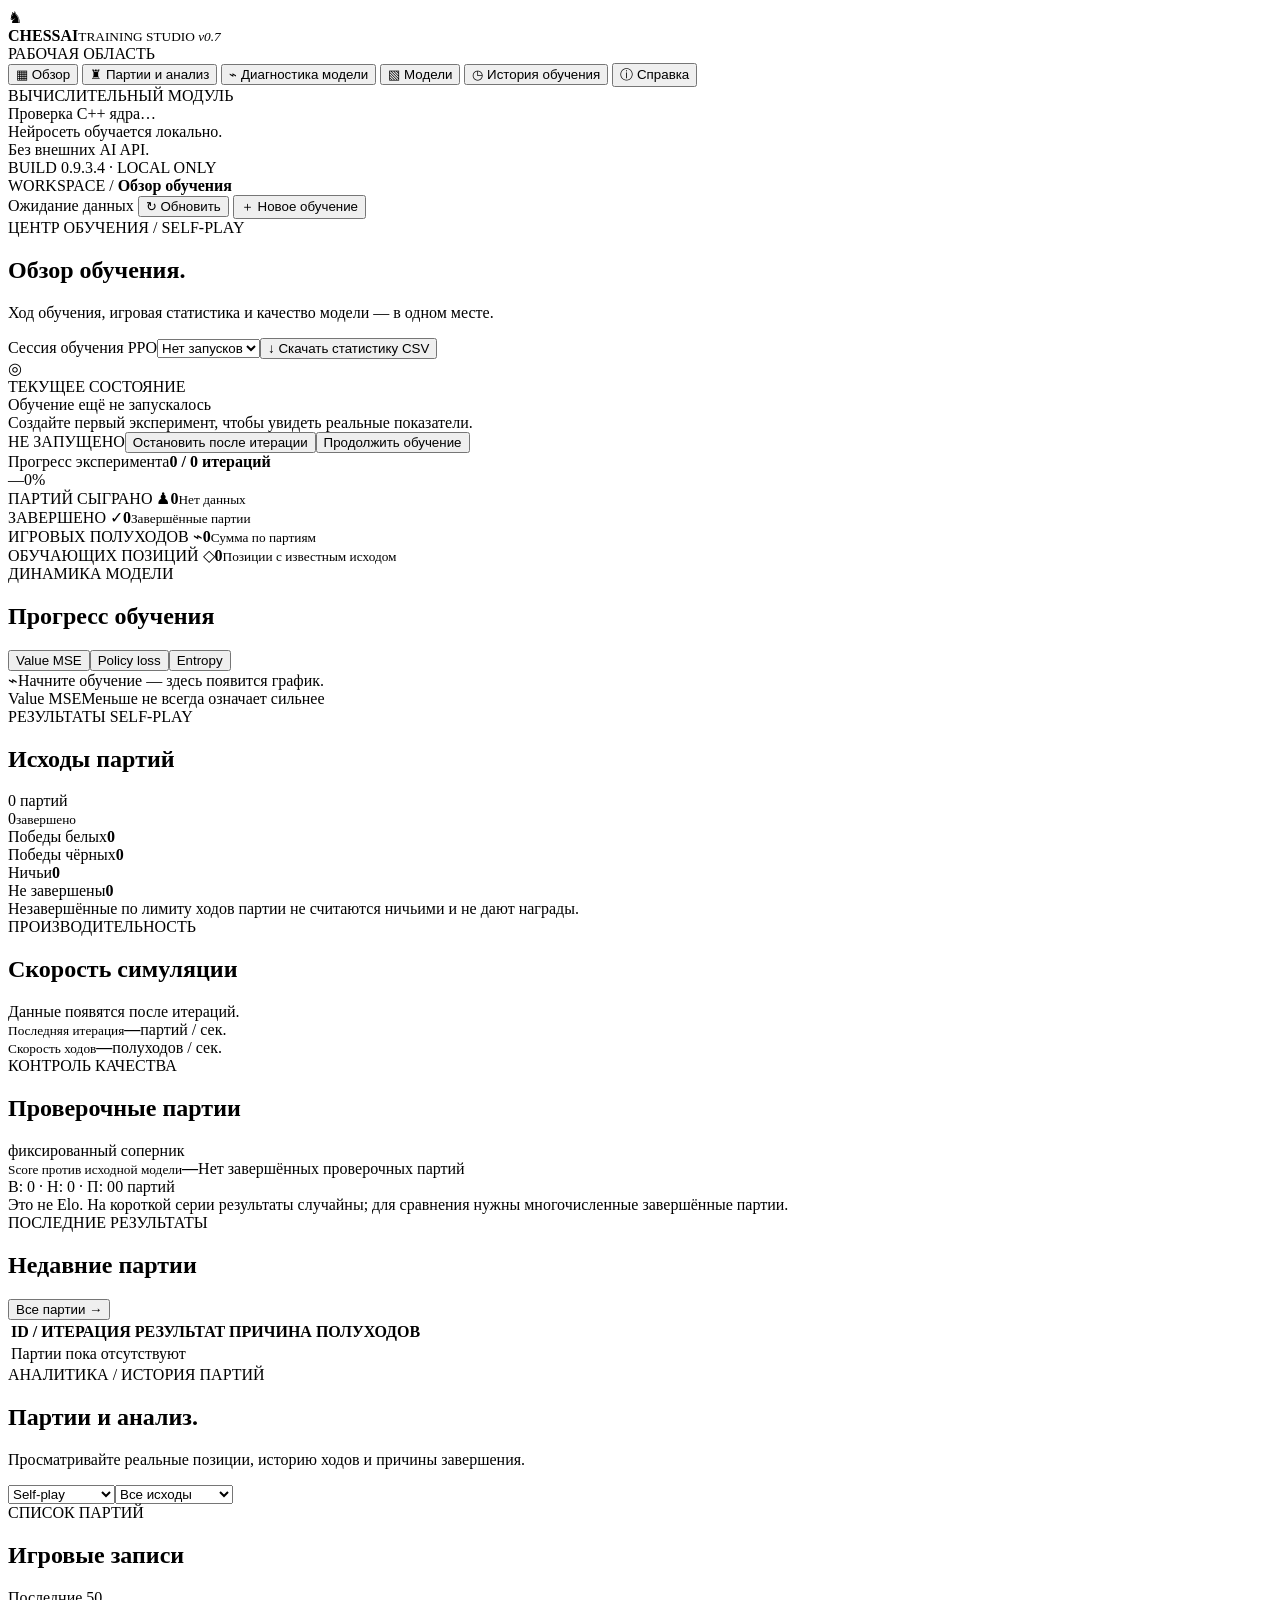
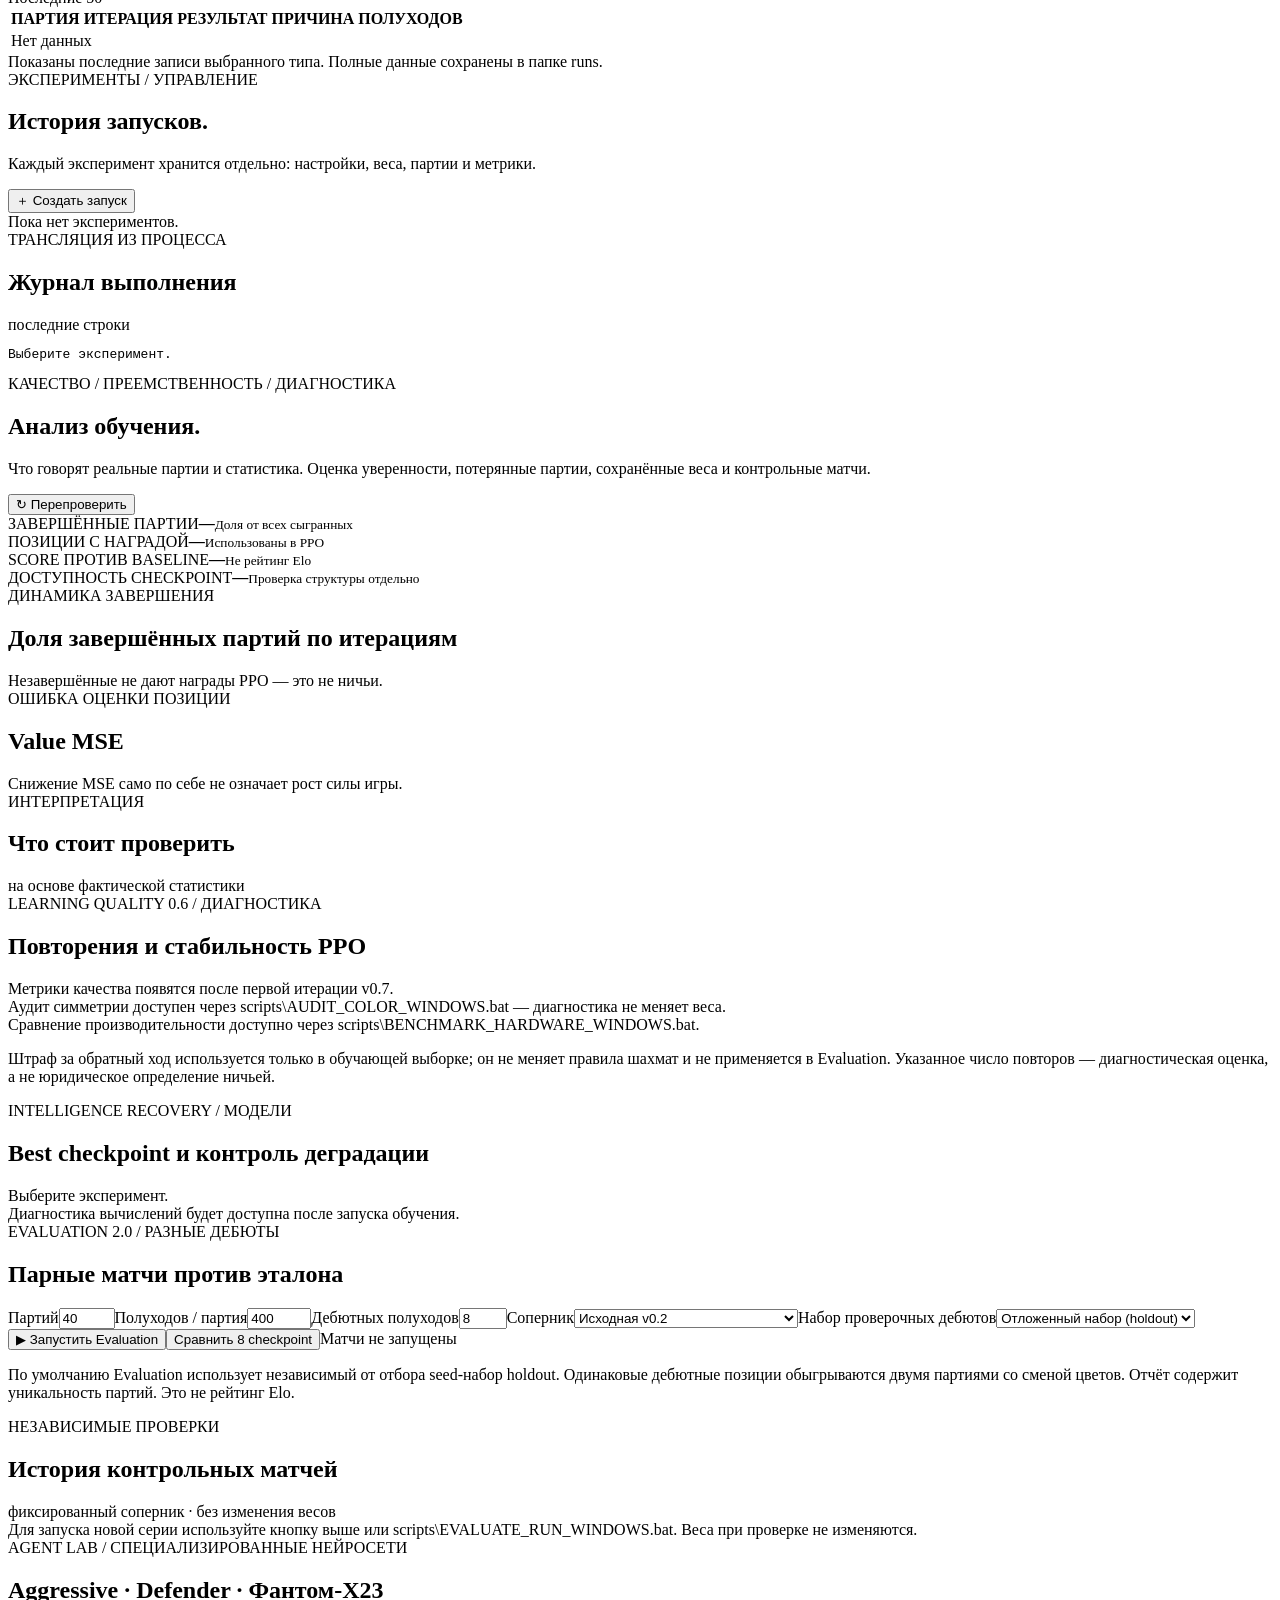
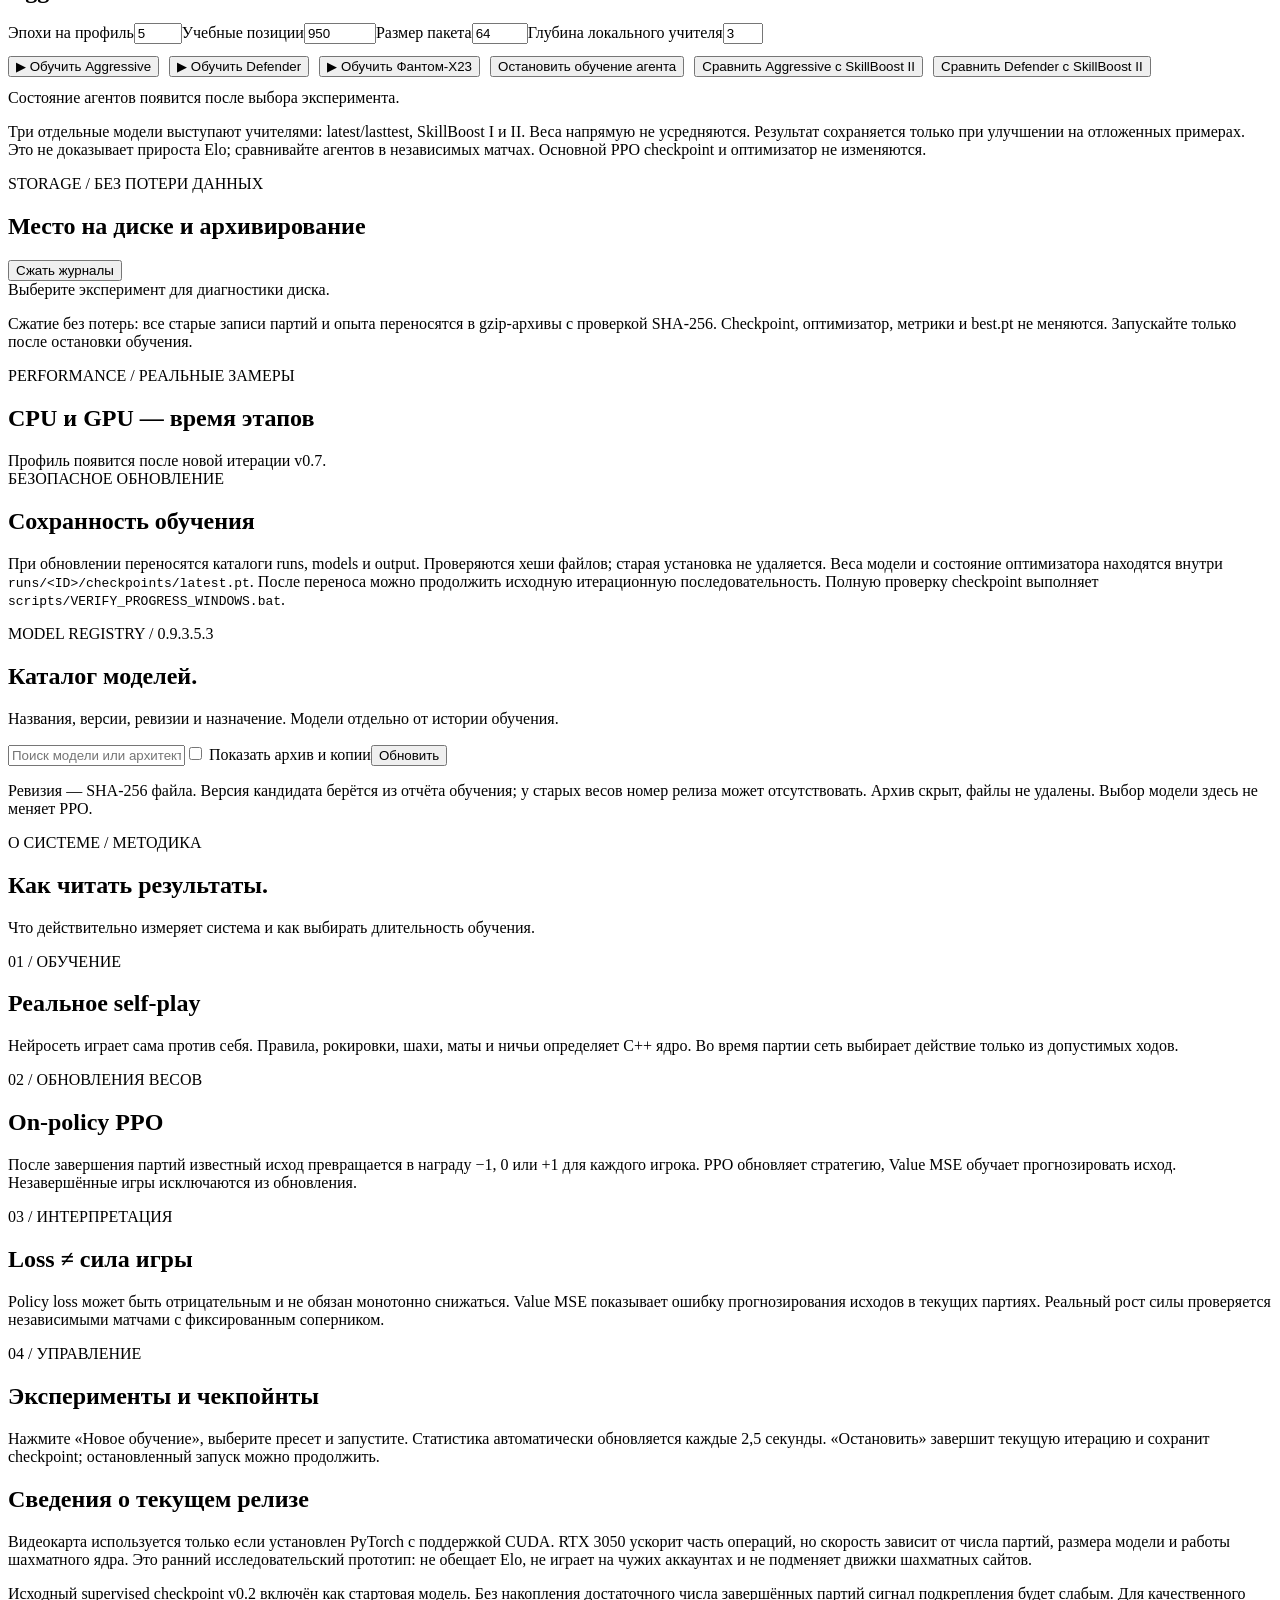
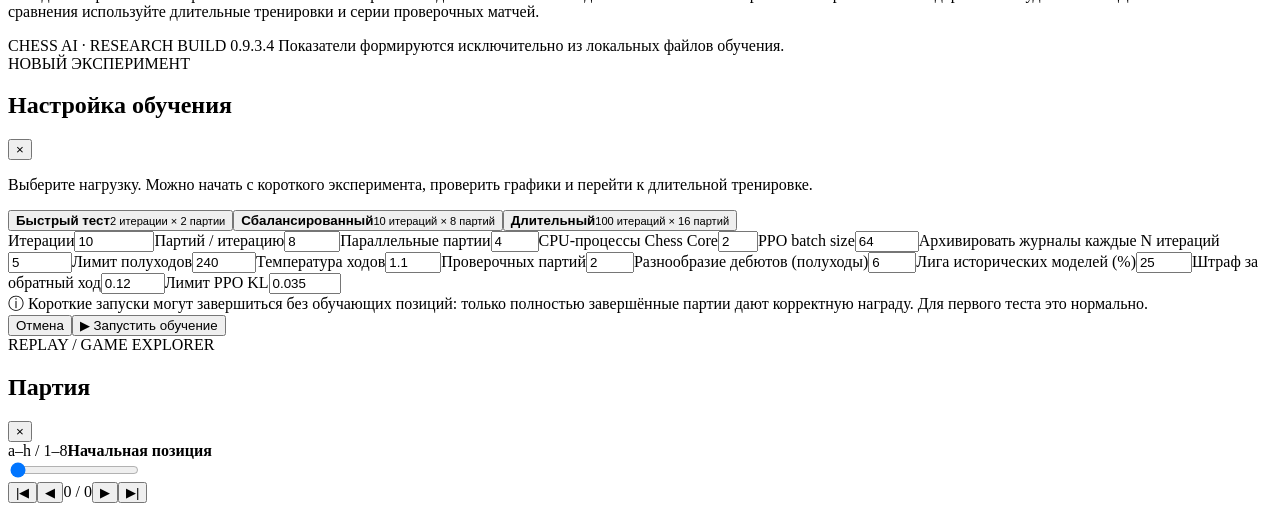
==== dashboard/ui/index.html @ 6b8d7e74 "feat: shared model registry, semantic names and content revisions across Studio and Vision" ====
<!doctype html>
<html lang="ru">
<head>
<meta charset="utf-8">
<meta name="viewport" content="width=device-width, initial-scale=1">
<meta name="theme-color" content="#0b1019">
<title>Chess AI · Training Studio</title>
<link rel="stylesheet" href="/static/styles.css?v=09353">
</head>
<body>
<div class="shell">
  <aside class="sidebar">
    <div class="brand"><div class="brand-mark">♞</div><div><strong>CHESS<span>AI</span></strong><small>TRAINING STUDIO <em>v0.7</em></small></div></div>
    <div class="side-label">РАБОЧАЯ ОБЛАСТЬ</div>
    <nav class="navigation" aria-label="Разделы">
      <button class="nav-item selected" data-screen="overview"><span class="nav-icon">▦</span> Обзор <span class="nav-dot"></span></button>
      <button class="nav-item" data-screen="games"><span class="nav-icon">♜</span> Партии и анализ</button>
      <button class="nav-item" data-screen="analysis"><span class="nav-icon">⌁</span> Диагностика модели</button>
      <button class="nav-item" data-screen="models"><span class="nav-icon">▧</span> Модели</button>
      <button class="nav-item" data-screen="runs"><span class="nav-icon">◷</span> История обучения</button>
      <button class="nav-item" data-screen="guide"><span class="nav-icon">ⓘ</span> Справка</button>
    </nav>
    <div class="sidebar-bottom">
      <div class="system-caption">ВЫЧИСЛИТЕЛЬНЫЙ МОДУЛЬ</div>
      <div class="engine-indicator"><span id="engine-led" class="led"></span><span id="engine-text">Проверка C++ ядра…</span></div>
      <div class="side-note">Нейросеть обучается локально.<br>Без внешних AI API.</div>
      <span class="side-version">BUILD 0.9.3.4 · LOCAL ONLY</span>
    </div>
  </aside>
  <div class="workspace">
    <header class="topbar">
      <div class="breadcrumbs">WORKSPACE <span>/</span> <strong id="breadcrumb">Обзор обучения</strong></div>
      <div class="top-actions">
        <span class="sync"><i id="live-dot"></i><span id="sync-label">Ожидание данных</span></span>
        <button class="button subtle" id="reload" title="Обновить сейчас">↻ <span>Обновить</span></button>
        <button class="button primary" id="open-config">＋ Новое обучение</button>
      </div>
    </header>
    <main>
      <section class="screen" id="screen-overview">
        <div class="page-heading">
          <div><div class="eyebrow">ЦЕНТР ОБУЧЕНИЯ / SELF-PLAY</div><h1>Обзор обучения<span class="title-dot">.</span></h1>
          <p class="lead">Ход обучения, игровая статистика и качество модели — в одном месте.</p></div>
          <div class="run-picker-wrap"><label for="run-picker">Сессия обучения PPO</label><select id="run-picker"><option value="">Нет запусков</option></select><button class="button subtle" id="export-csv">↓ Скачать статистику CSV</button></div>
        </div>
        <div class="run-banner">
          <div class="banner-left"><span id="banner-symbol" class="banner-icon">◎</span><div><div class="banner-overline">ТЕКУЩЕЕ СОСТОЯНИЕ</div><div class="banner-title" id="run-title">Обучение ещё не запускалось</div><div class="banner-sub" id="run-detail">Создайте первый эксперимент, чтобы увидеть реальные показатели.</div></div></div>
          <div class="banner-controls"><span class="status-badge" id="status-badge">НЕ ЗАПУЩЕНО</span><button id="stop-btn" class="button danger hidden">Остановить после итерации</button><button id="resume-btn" class="button secondary hidden">Продолжить обучение</button></div>
        </div>
        <div class="progress-wrap"><div class="progress-title"><span>Прогресс эксперимента</span><strong id="progress-text">0 / 0 итераций</strong></div><div class="progress-track"><div id="progress-fill" class="progress-fill"></div></div><div class="progress-details"><span id="phase-label">—</span><span id="progress-pct">0%</span></div></div>
        <div class="metrics" id="metrics-cards">
          <div class="metric-card"><span class="metric-top">ПАРТИЙ СЫГРАНО <span>♟</span></span><strong id="m-games">0</strong><small id="m-games-extra">Нет данных</small></div>
          <div class="metric-card"><span class="metric-top">ЗАВЕРШЕНО <span>✓</span></span><strong id="m-finished">0</strong><small id="m-finished-extra">Завершённые партии</small></div>
          <div class="metric-card"><span class="metric-top">ИГРОВЫХ ПОЛУХОДОВ <span>⌁</span></span><strong id="m-plies">0</strong><small id="m-plies-extra">Сумма по партиям</small></div>
          <div class="metric-card"><span class="metric-top">ОБУЧАЮЩИХ ПОЗИЦИЙ <span>◇</span></span><strong id="m-samples">0</strong><small id="m-samples-extra">Позиции с известным исходом</small></div>
        </div>
        <div class="chart-grid">
          <section class="panel chart-panel"><div class="panel-header"><div><div class="section-eyebrow">ДИНАМИКА МОДЕЛИ</div><h2>Прогресс обучения</h2></div><div class="segment" id="metric-tabs"><button class="on" data-metric="value">Value MSE</button><button data-metric="policy">Policy loss</button><button data-metric="entropy">Entropy</button></div></div><div class="chart-area" id="main-chart"><div class="empty-chart"><span>⌁</span>Начните обучение — здесь появится график.</div></div><div class="chart-footer"><span class="chart-legend"><i></i><span id="graph-name">Value MSE</span></span><span id="graph-note">Меньше не всегда означает сильнее</span></div></section>
          <section class="panel result-panel"><div class="panel-header"><div><div class="section-eyebrow">РЕЗУЛЬТАТЫ SELF-PLAY</div><h2>Исходы партий</h2></div><span id="result-count" class="subtle-count">0 партий</span></div>
          <div class="donut-box"><div class="donut" id="result-donut"><span id="donut-total">0<small>завершено</small></span></div></div>
          <div class="legend-grid"><div><i class="key white-win"></i><span>Победы белых</span><b id="r-white">0</b></div><div><i class="key black-win"></i><span>Победы чёрных</span><b id="r-black">0</b></div><div><i class="key draw"></i><span>Ничьи</span><b id="r-draw">0</b></div><div><i class="key unfinished"></i><span>Не завершены</span><b id="r-unfinished">0</b></div></div>
          <div class="insight-notice">Незавершённые по лимиту ходов партии не считаются ничьими и не дают награды.</div></section>
        </div>
        <div class="chart-grid secondary-grid">
          <section class="panel"><div class="panel-header"><div><div class="section-eyebrow">ПРОИЗВОДИТЕЛЬНОСТЬ</div><h2>Скорость симуляции</h2></div></div><div class="mini-line" id="speed-chart"><span class="empty-inline">Данные появятся после итераций.</span></div><div class="small-stats"><div><small>Последняя итерация</small><strong id="s-gps">—</strong><span>партий / сек.</span></div><div><small>Скорость ходов</small><strong id="s-pps">—</strong><span>полуходов / сек.</span></div></div></section>
          <section class="panel"><div class="panel-header"><div><div class="section-eyebrow">КОНТРОЛЬ КАЧЕСТВА</div><h2>Проверочные партии</h2></div><span id="arena-caption" class="subtle-count">фиксированный соперник</span></div><div class="arena-display"><div><small>Score против исходной модели</small><strong id="arena-score">—</strong><span id="arena-hint">Нет завершённых проверочных партий</span></div><div class="arena-stat-row"><span id="arena-wld">В: 0 · Н: 0 · П: 0</span><span id="arena-size">0 партий</span></div></div><div class="insight-notice">Это не Elo. На короткой серии результаты случайны; для сравнения нужны многочисленные завершённые партии.</div></section>
        </div>
        <section class="panel">
          <div class="panel-header"><div><div class="section-eyebrow">ПОСЛЕДНИЕ РЕЗУЛЬТАТЫ</div><h2>Недавние партии</h2></div><button class="text-link" data-goto="games">Все партии →</button></div>
          <div class="table-scroll"><table><thead><tr><th>ID / ИТЕРАЦИЯ</th><th>РЕЗУЛЬТАТ</th><th>ПРИЧИНА</th><th>ПОЛУХОДОВ</th><th></th></tr></thead><tbody id="recent-games"><tr><td colspan="5" class="table-empty">Партии пока отсутствуют</td></tr></tbody></table></div>
        </section>
      </section>

      <section class="screen hidden" id="screen-games"><div class="page-heading"><div><div class="eyebrow">АНАЛИТИКА / ИСТОРИЯ ПАРТИЙ</div><h1>Партии и анализ<span class="title-dot">.</span></h1><p class="lead">Просматривайте реальные позиции, историю ходов и причины завершения.</p></div><div class="inline-controls"><select id="game-kind"><option value="selfplay">Self-play</option><option value="arena">Проверочные</option></select><select id="game-result"><option value="all">Все исходы</option><option value="1-0">Победа белых</option><option value="0-1">Победа чёрных</option><option value="1/2-1/2">Ничья</option><option value="*">Не закончена</option></select></div></div>
      <section class="panel"><div class="panel-header"><div><div class="section-eyebrow">СПИСОК ПАРТИЙ</div><h2>Игровые записи</h2></div><span id="games-count" class="subtle-count">Последние 50</span></div><div class="table-scroll"><table><thead><tr><th>ПАРТИЯ</th><th>ИТЕРАЦИЯ</th><th>РЕЗУЛЬТАТ</th><th>ПРИЧИНА</th><th>ПОЛУХОДОВ</th><th></th></tr></thead><tbody id="games-list"><tr><td colspan="6" class="table-empty">Нет данных</td></tr></tbody></table></div><div class="table-bottom">Показаны последние записи выбранного типа. Полные данные сохранены в папке runs.</div></section>
      </section>

      <section class="screen hidden" id="screen-runs"><div class="page-heading"><div><div class="eyebrow">ЭКСПЕРИМЕНТЫ / УПРАВЛЕНИЕ</div><h1>История запусков<span class="title-dot">.</span></h1><p class="lead">Каждый эксперимент хранится отдельно: настройки, веса, партии и метрики.</p></div><button class="button primary" id="runs-new">＋ Создать запуск</button></div><div class="runs-grid" id="run-list"><div class="panel empty-panel">Пока нет экспериментов.</div></div><section class="panel console-panel"><div class="panel-header"><div><div class="section-eyebrow">ТРАНСЛЯЦИЯ ИЗ ПРОЦЕССА</div><h2>Журнал выполнения</h2></div><span class="subtle-count">последние строки</span></div><pre id="console-output">Выберите эксперимент.</pre></section></section>

      <section class="screen hidden" id="screen-analysis">
        <div class="page-heading"><div><div class="eyebrow">КАЧЕСТВО / ПРЕЕМСТВЕННОСТЬ / ДИАГНОСТИКА</div><h1>Анализ обучения<span class="title-dot">.</span></h1><p class="lead">Что говорят реальные партии и статистика. Оценка уверенности, потерянные партии, сохранённые веса и контрольные матчи.</p></div><button class="button subtle" id="analysis-reload">↻ Перепроверить</button></div>
        <div class="metrics">
          <div class="metric-card"><span class="metric-top">ЗАВЕРШЁННЫЕ ПАРТИИ</span><strong id="a-finished">—</strong><small id="a-finished-note">Доля от всех сыгранных</small></div>
          <div class="metric-card"><span class="metric-top">ПОЗИЦИИ С НАГРАДОЙ</span><strong id="a-samples">—</strong><small>Использованы в PPO</small></div>
          <div class="metric-card"><span class="metric-top">SCORE ПРОТИВ BASELINE</span><strong id="a-score">—</strong><small id="a-score-note">Не рейтинг Elo</small></div>
          <div class="metric-card"><span class="metric-top">ДОСТУПНОСТЬ CHECKPOINT</span><strong id="a-checkpoint">—</strong><small id="a-checkpoint-note">Проверка структуры отдельно</small></div>
        </div>
        <div class="chart-grid"><section class="panel chart-panel"><div class="panel-header"><div><div class="section-eyebrow">ДИНАМИКА ЗАВЕРШЕНИЯ</div><h2>Доля завершённых партий по итерациям</h2></div></div><div class="chart-area" id="completion-chart"></div><div class="chart-footer"><span>Незавершённые не дают награды PPO — это не ничьи.</span></div></section>
        <section class="panel chart-panel"><div class="panel-header"><div><div class="section-eyebrow">ОШИБКА ОЦЕНКИ ПОЗИЦИИ</div><h2>Value MSE</h2></div></div><div class="chart-area" id="analysis-value-chart"></div><div class="chart-footer"><span>Снижение MSE само по себе не означает рост силы игры.</span></div></section></div>
        <section class="panel"><div class="panel-header"><div><div class="section-eyebrow">ИНТЕРПРЕТАЦИЯ</div><h2>Что стоит проверить</h2></div><span class="subtle-count">на основе фактической статистики</span></div><div id="analysis-warnings" class="diagnostic-list"></div></section>
        <section class="panel"><div class="panel-header"><div><div class="section-eyebrow">LEARNING QUALITY 0.6 / ДИАГНОСТИКА</div><h2>Повторения и стабильность PPO</h2></div></div>
        <div class="diagnostic-list" id="quality-status">Метрики качества появятся после первой итерации v0.7.</div>
        <div class="insight-notice" id="color-audit-info">Аудит симметрии доступен через scripts\AUDIT_COLOR_WINDOWS.bat — диагностика не меняет веса.</div>
        <div class="insight-notice" id="hardware-benchmark-info">Сравнение производительности доступно через scripts\BENCHMARK_HARDWARE_WINDOWS.bat.</div>
        <p class="analysis-help">Штраф за обратный ход используется только в обучающей выборке; он не меняет правила шахмат и не применяется в Evaluation. Указанное число повторов — диагностическая оценка, а не юридическое определение ничьей.</p></section>
        <section class="panel"><div class="panel-header"><div><div class="section-eyebrow">INTELLIGENCE RECOVERY / МОДЕЛИ</div><h2>Best checkpoint и контроль деградации</h2></div></div><div id="best-status" class="diagnostic-list">Выберите эксперимент.</div><div id="gpu-info" class="insight-notice">Диагностика вычислений будет доступна после запуска обучения.</div></section>
        <section class="panel"><div class="panel-header"><div><div class="section-eyebrow">EVALUATION 2.0 / РАЗНЫЕ ДЕБЮТЫ</div><h2>Парные матчи против эталона</h2></div></div>
        <div class="form-grid"><label>Партий<input type="number" id="eval-games" min="8" max="500" step="2" value="40"></label><label>Полуходов / партия<input type="number" id="eval-plies" min="20" max="1500" value="400"></label><label>Дебютных полуходов<input type="number" id="eval-openings" min="0" max="16" value="8"></label><label>Соперник<select id="eval-opponent"><option value="baseline">Исходная v0.2</option><option value="best">Лучший сохранённый checkpoint</option></select></label><label>Набор проверочных дебютов<select id="eval-suite"><option value="holdout">Отложенный набор (holdout)</option><option value="selection">Набор отбора (selection)</option></select></label></div>
        <button class="button primary" id="start-evaluation">▶ Запустить Evaluation</button><button class="button subtle" id="start-tournament">Сравнить 8 checkpoint</button><span class="subtle-count" id="eval-live">Матчи не запущены</span><div id="tournament-ranking" class="diagnostic-list"></div>
        <p class="analysis-help">По умолчанию Evaluation использует независимый от отбора seed-набор holdout. Одинаковые дебютные позиции обыгрываются двумя партиями со сменой цветов. Отчёт содержит уникальность партий. Это не рейтинг Elo.</p></section>
        <section class="panel"><div class="panel-header"><div><div class="section-eyebrow">НЕЗАВИСИМЫЕ ПРОВЕРКИ</div><h2>История контрольных матчей</h2></div><span class="subtle-count">фиксированный соперник · без изменения весов</span></div><div id="evaluation-history" class="diagnostic-list"></div><div class="insight-notice">Для запуска новой серии используйте кнопку выше или scripts\EVALUATE_RUN_WINDOWS.bat. Веса при проверке не изменяются.</div></section>
        <section class="panel" id="agent-studio-panel"><div class="panel-header"><div><div class="section-eyebrow">AGENT LAB / СПЕЦИАЛИЗИРОВАННЫЕ НЕЙРОСЕТИ</div><h2>Aggressive · Defender · Фантом-X23</h2></div></div>
        <div class="form-grid"><label>Эпохи на профиль<input id="agent-epochs" type="number" min="1" max="30" value="5"></label><label>Учебные позиции<input id="agent-rows" type="number" min="24" max="15000" value="950"></label><label>Размер пакета<input id="agent-batch" type="number" min="8" max="512" value="64"></label><label>Глубина локального учителя<input id="agent-depth" type="number" min="1" max="4" value="3"></label></div>
        <div style="display:flex; gap:10px;flex-wrap:wrap;margin:12px 0"><button class="button primary agent-train" data-profile="aggressive">▶ Обучить Aggressive</button><button class="button primary agent-train" data-profile="defender">▶ Обучить Defender</button><button class="button primary agent-train" data-profile="phantom">▶ Обучить Фантом-X23</button><button class="button subtle" id="agent-stop">Остановить обучение агента</button><button class="button subtle agent-evaluate" data-profile="aggressive">Сравнить Aggressive с SkillBoost II</button><button class="button subtle agent-evaluate" data-profile="defender">Сравнить Defender с SkillBoost II</button></div>
        <div id="agent-results" class="diagnostic-list">Состояние агентов появится после выбора эксперимента.</div>
        <div id="agent-training-health" class="diagnostic-list"></div>
        <p class="analysis-help">Три отдельные модели выступают учителями: latest/lasttest, SkillBoost I и II. Веса напрямую не усредняются. Результат сохраняется только при улучшении на отложенных примерах. Это не доказывает прироста Elo; сравнивайте агентов в независимых матчах. Основной PPO checkpoint и оптимизатор не изменяются.</p></section>
        <section class="panel"><div class="panel-header"><div><div class="section-eyebrow">STORAGE / БЕЗ ПОТЕРИ ДАННЫХ</div><h2>Место на диске и архивирование</h2></div><button class="button subtle" id="compact-storage">Сжать журналы</button></div><div id="storage-status" class="diagnostic-list">Выберите эксперимент для диагностики диска.</div><p class="analysis-help">Сжатие без потерь: все старые записи партий и опыта переносятся в gzip-архивы с проверкой SHA-256. Checkpoint, оптимизатор, метрики и best.pt не меняются. Запускайте только после остановки обучения.</p></section>
        <section class="panel"><div class="panel-header"><div><div class="section-eyebrow">PERFORMANCE / РЕАЛЬНЫЕ ЗАМЕРЫ</div><h2>CPU и GPU — время этапов</h2></div></div><div id="performance-status" class="diagnostic-list">Профиль появится после новой итерации v0.7.</div></section>
        <section class="panel"><div class="panel-header"><div><div class="section-eyebrow">БЕЗОПАСНОЕ ОБНОВЛЕНИЕ</div><h2>Сохранность обучения</h2></div></div><p class="analysis-help">При обновлении переносятся каталоги runs, models и output. Проверяются хеши файлов; старая установка не удаляется. Веса модели и состояние оптимизатора находятся внутри <code>runs/&lt;ID&gt;/checkpoints/latest.pt</code>. После переноса можно продолжить исходную итерационную последовательность. Полную проверку checkpoint выполняет <code>scripts/VERIFY_PROGRESS_WINDOWS.bat</code>.</p></section>
      </section>
      <section class="screen hidden" id="screen-models">
        <div class="page-heading"><div><div class="eyebrow">MODEL REGISTRY / 0.9.3.5.3</div><h1>Каталог моделей<span class="title-dot">.</span></h1><p class="lead">Названия, версии, ревизии и назначение. Модели отдельно от истории обучения.</p></div></div>
        <section class="panel catalog-tools"><input id="models-search" placeholder="Поиск модели или архитектуры" aria-label="Поиск моделей"><label><input type="checkbox" id="models-archive"> Показать архив и копии</label><button id="models-refresh" class="button subtle">Обновить</button><span id="models-count" class="subtle-count"></span></section>
        <p class="analysis-help">Ревизия — SHA-256 файла. Версия кандидата берётся из отчёта обучения; у старых весов номер релиза может отсутствовать. Архив скрыт, файлы не удалены. Выбор модели здесь не меняет PPO.</p>
        <div id="models-list" class="catalog-grid"></div>
      </section>
      <section class="screen hidden" id="screen-guide"><div class="page-heading"><div><div class="eyebrow">О СИСТЕМЕ / МЕТОДИКА</div><h1>Как читать результаты<span class="title-dot">.</span></h1><p class="lead">Что действительно измеряет система и как выбирать длительность обучения.</p></div></div><div class="guide-grid"><article class="panel guide-card"><div class="section-eyebrow">01 / ОБУЧЕНИЕ</div><h2>Реальное self-play</h2><p>Нейросеть играет сама против себя. Правила, рокировки, шахи, маты и ничьи определяет C++ ядро. Во время партии сеть выбирает действие только из допустимых ходов.</p></article><article class="panel guide-card"><div class="section-eyebrow">02 / ОБНОВЛЕНИЯ ВЕСОВ</div><h2>On-policy PPO</h2><p>После завершения партий известный исход превращается в награду −1, 0 или +1 для каждого игрока. PPO обновляет стратегию, Value MSE обучает прогнозировать исход. Незавершённые игры исключаются из обновления.</p></article><article class="panel guide-card"><div class="section-eyebrow">03 / ИНТЕРПРЕТАЦИЯ</div><h2>Loss ≠ сила игры</h2><p>Policy loss может быть отрицательным и не обязан монотонно снижаться. Value MSE показывает ошибку прогнозирования исходов в текущих партиях. Реальный рост силы проверяется независимыми матчами с фиксированным соперником.</p></article><article class="panel guide-card"><div class="section-eyebrow">04 / УПРАВЛЕНИЕ</div><h2>Эксперименты и чекпойнты</h2><p>Нажмите «Новое обучение», выберите пресет и запустите. Статистика автоматически обновляется каждые 2,5 секунды. «Остановить» завершит текущую итерацию и сохранит checkpoint; остановленный запуск можно продолжить.</p></article></div><section class="panel guide-notes"><h2>Сведения о текущем релизе</h2><p>Видеокарта используется только если установлен PyTorch с поддержкой CUDA. RTX 3050 ускорит часть операций, но скорость зависит от числа партий, размера модели и работы шахматного ядра. Это ранний исследовательский прототип: не обещает Elo, не играет на чужих аккаунтах и не подменяет движки шахматных сайтов.</p><p>Исходный supervised checkpoint v0.2 включён как стартовая модель. Без накопления достаточного числа завершённых партий сигнал подкрепления будет слабым. Для качественного сравнения используйте длительные тренировки и серии проверочных матчей.</p></section></section>
    </main>
    <footer class="footer">CHESS AI · RESEARCH BUILD 0.9.3.4 <span>Показатели формируются исключительно из локальных файлов обучения.</span></footer>
  </div>
</div>

<div class="overlay hidden" id="config-overlay" aria-hidden="true"><div class="modal" role="dialog" aria-modal="true" aria-labelledby="config-title"><div class="modal-head"><div><div class="eyebrow">НОВЫЙ ЭКСПЕРИМЕНТ</div><h2 id="config-title">Настройка обучения</h2></div><button class="icon-button" id="close-config" aria-label="Закрыть">×</button></div><div class="modal-body"><p class="modal-desc">Выберите нагрузку. Можно начать с короткого эксперимента, проверить графики и перейти к длительной тренировке.</p><div class="presets"><button class="preset" data-preset="quick"><strong>Быстрый тест</strong><small>2 итерации × 2 партии</small></button><button class="preset chosen" data-preset="balanced"><strong>Сбалансированный</strong><small>10 итераций × 8 партий</small></button><button class="preset" data-preset="long"><strong>Длительный</strong><small>100 итераций × 16 партий</small></button></div><div class="form-grid"><label>Итерации<input type="number" id="c-iterations" min="1" max="100000" value="10"></label><label>Партий / итерацию<input type="number" id="c-games" min="1" max="512" value="8"></label><label>Параллельные партии<input type="number" id="c-parallel" min="1" max="64" value="4"></label><label>CPU-процессы Chess Core<input type="number" id="c-workers" min="1" max="8" value="2"></label><label>PPO batch size<input type="number" id="c-batch" min="1" max="2048" value="64"></label><label>Архивировать журналы каждые N итераций<input type="number" id="c-archive" min="0" max="1000" value="5"></label><label>Лимит полуходов<input type="number" id="c-plies" min="8" max="1500" value="240"></label><label>Температура ходов<input type="number" id="c-temp" min="0.2" max="3.0" step="0.1" value="1.1"></label><label>Проверочных партий<input type="number" id="c-arena" min="0" max="40" value="2"></label><label>Разнообразие дебютов (полуходы)<input type="number" id="c-opening" min="0" max="16" value="6"></label><label>Лига исторических моделей (%)<input type="number" id="c-league" min="0" max="100" step="5" value="25"></label><label>Штраф за обратный ход<input type="number" id="c-repeat" min="0" max="2" step="0.05" value="0.12"></label><label>Лимит PPO KL<input type="number" id="c-kl" min="0.001" max="2" step="0.005" value="0.035"></label></div><div class="notice"><span>ⓘ</span> Короткие запуски могут завершиться без обучающих позиций: только полностью завершённые партии дают корректную награду. Для первого теста это нормально.</div></div><div class="modal-foot"><span id="config-error" class="error-text"></span><button class="button subtle" id="cancel-config">Отмена</button><button class="button primary" id="start-training">▶ Запустить обучение</button></div></div></div>

<div class="overlay hidden" id="game-overlay" aria-hidden="true"><div class="game-modal" role="dialog" aria-modal="true" aria-labelledby="game-modal-title"><div class="modal-head"><div><div class="eyebrow">REPLAY / GAME EXPLORER</div><h2 id="game-modal-title">Партия</h2></div><button id="close-game" class="icon-button" aria-label="Закрыть">×</button></div><div class="replay-content"><div class="replay-board-wrap"><div class="replay-board" id="replay-board" aria-label="Шахматная доска"></div><div class="board-footer"><span>a–h / 1–8</span><strong id="replay-turn">Начальная позиция</strong></div></div><div class="replay-aside"><div class="replay-result" id="replay-result"></div><div class="replay-metadata" id="replay-metadata"></div><div class="move-list" id="replay-moves"></div><div class="replay-bottom"><input id="replay-range" type="range" min="0" max="0" value="0" aria-label="Позиция партии"><div class="replay-controls"><button id="replay-first" title="Начало">|◀</button><button id="replay-prev" title="Предыдущий ход">◀</button><span id="replay-step">0 / 0</span><button id="replay-next" title="Следующий ход">▶</button><button id="replay-last" title="Конец">▶|</button></div></div></div></div></div></div>
<div class="toast hidden" id="toast"></div>
<script src="/static/app.js?v=09353" defer></script>
</body></html>
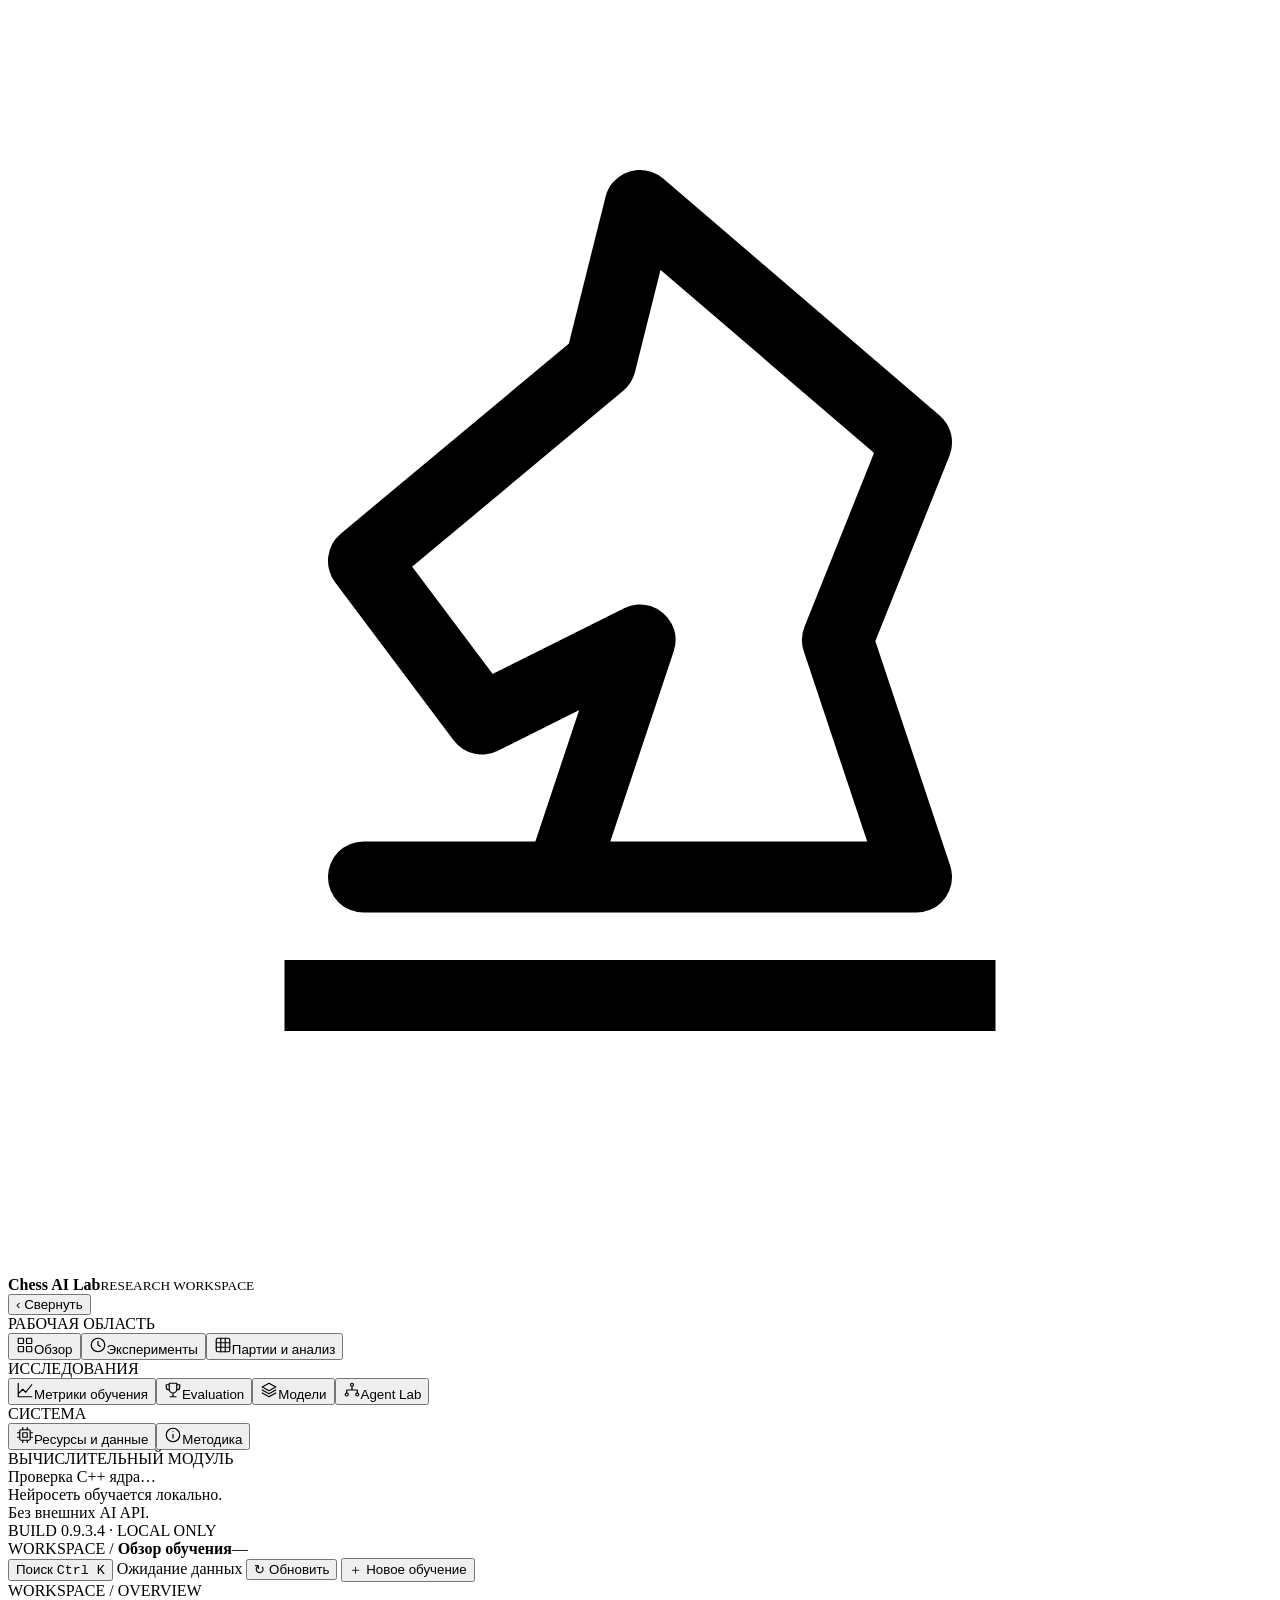
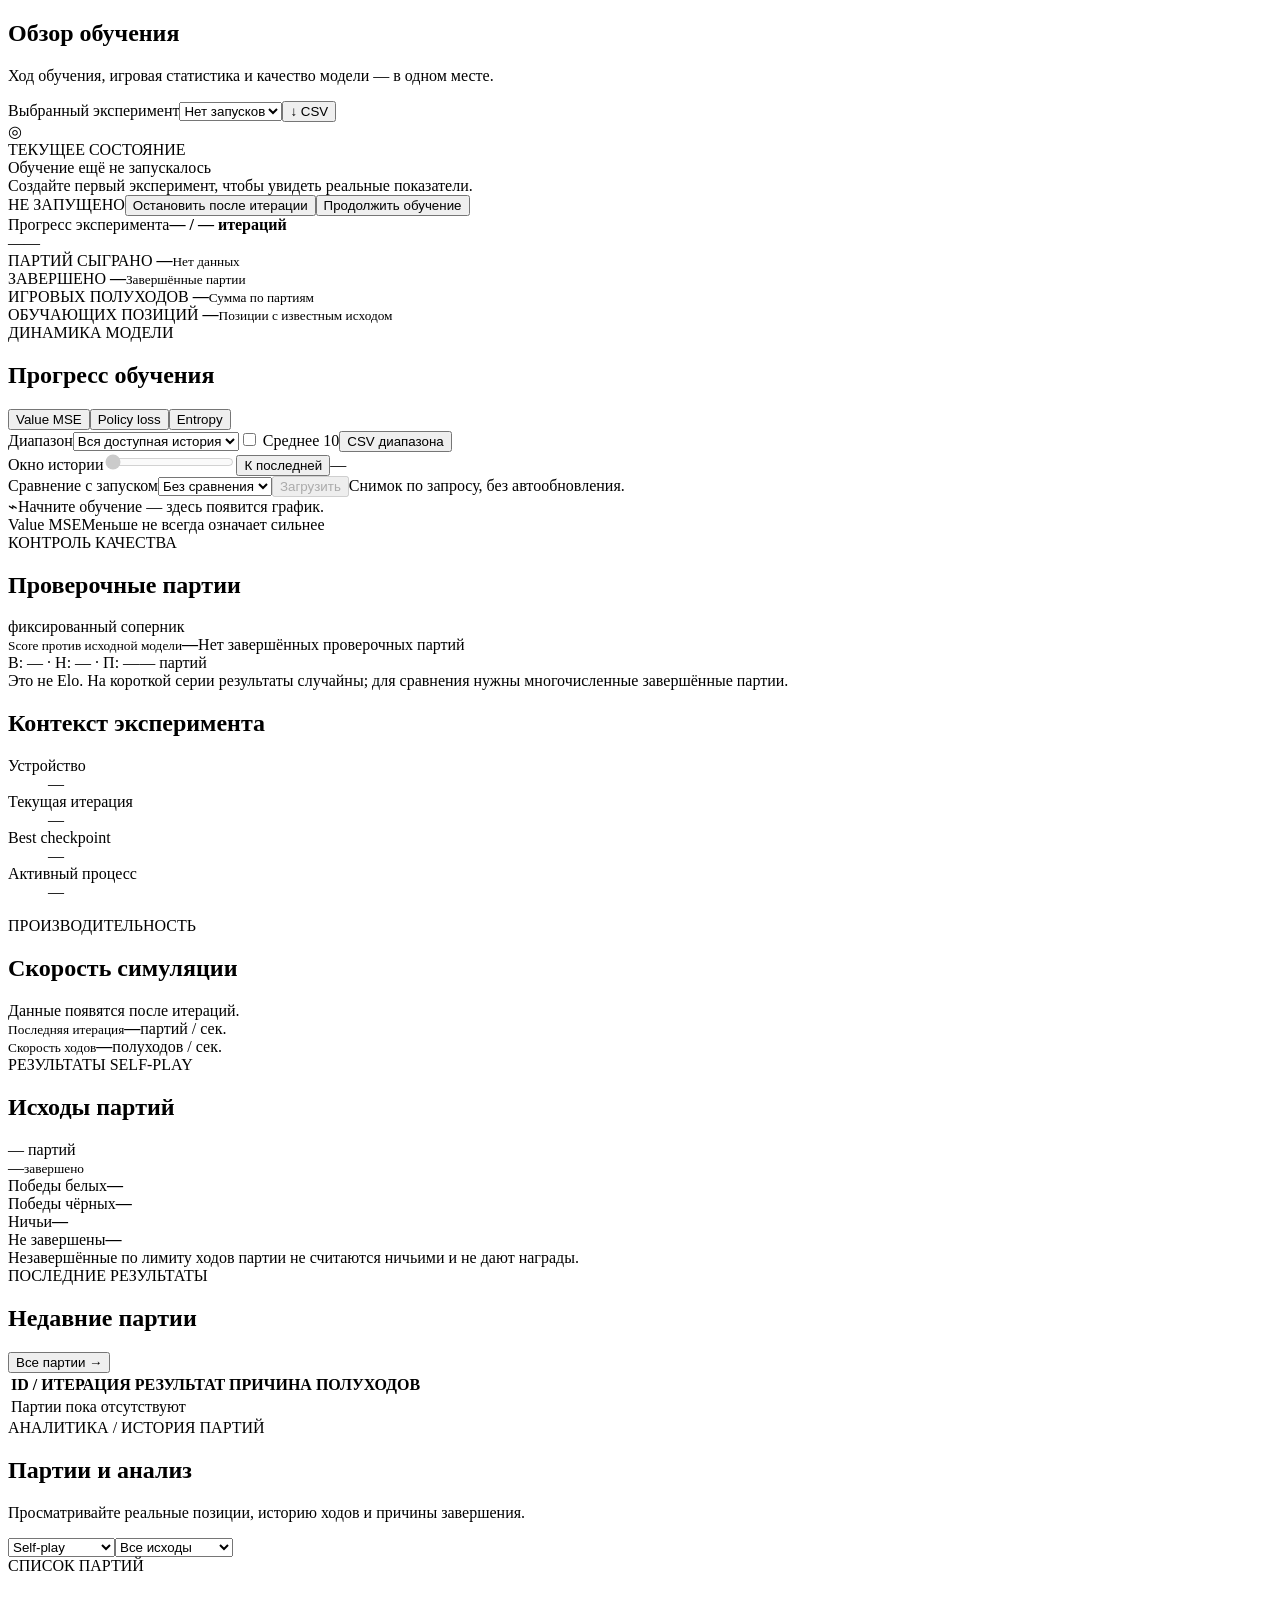
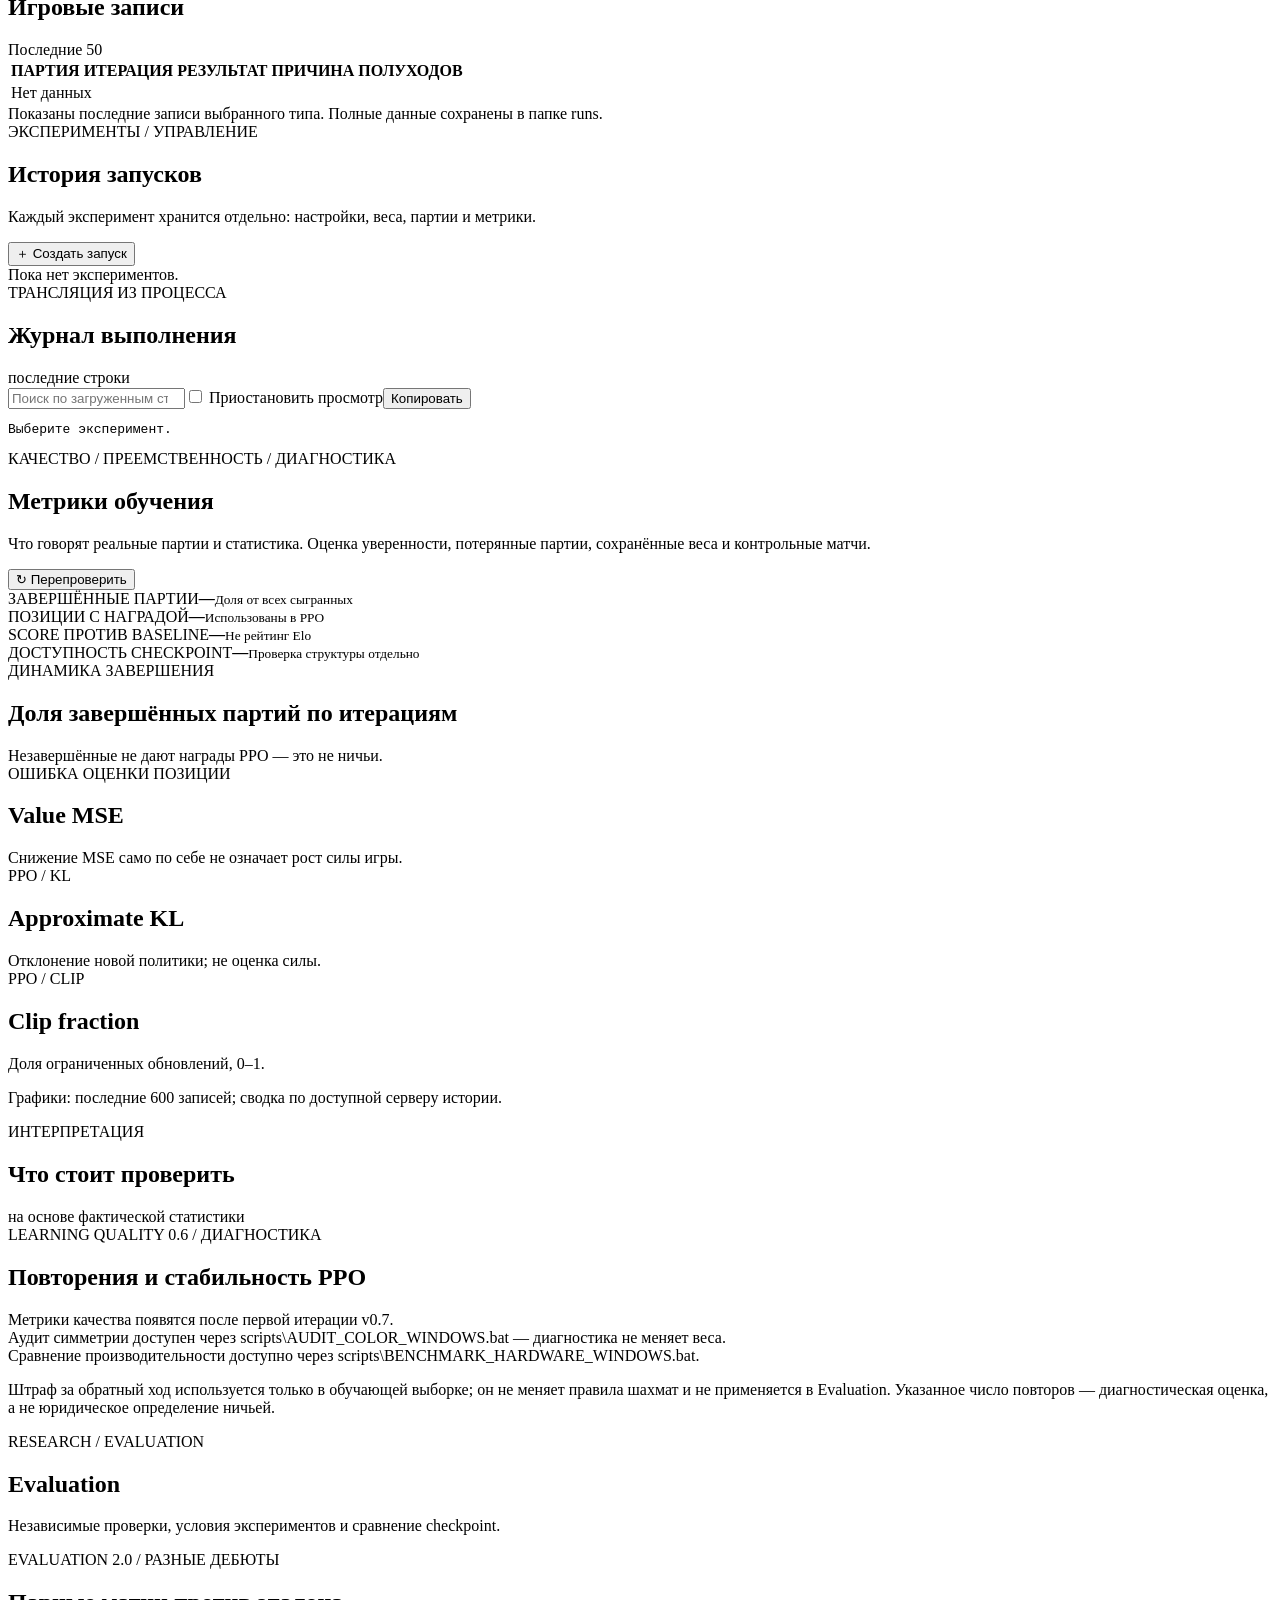
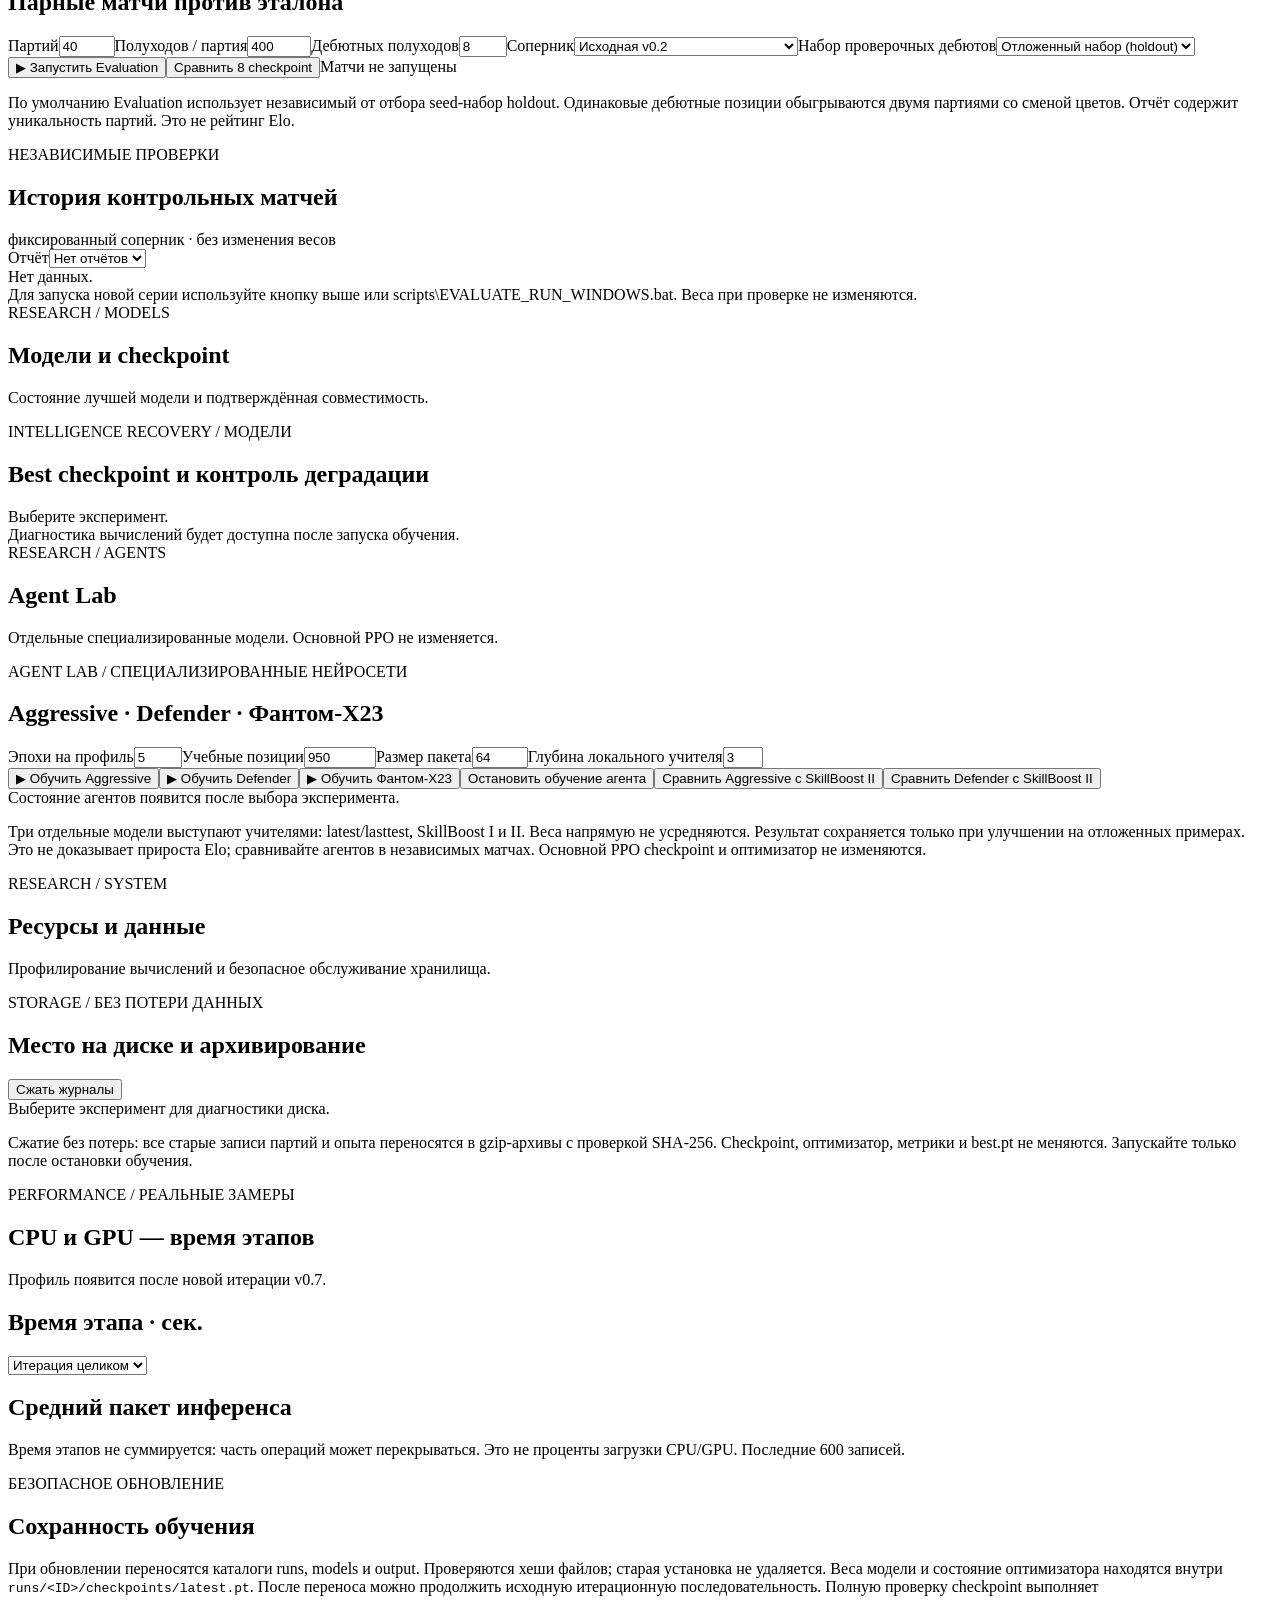
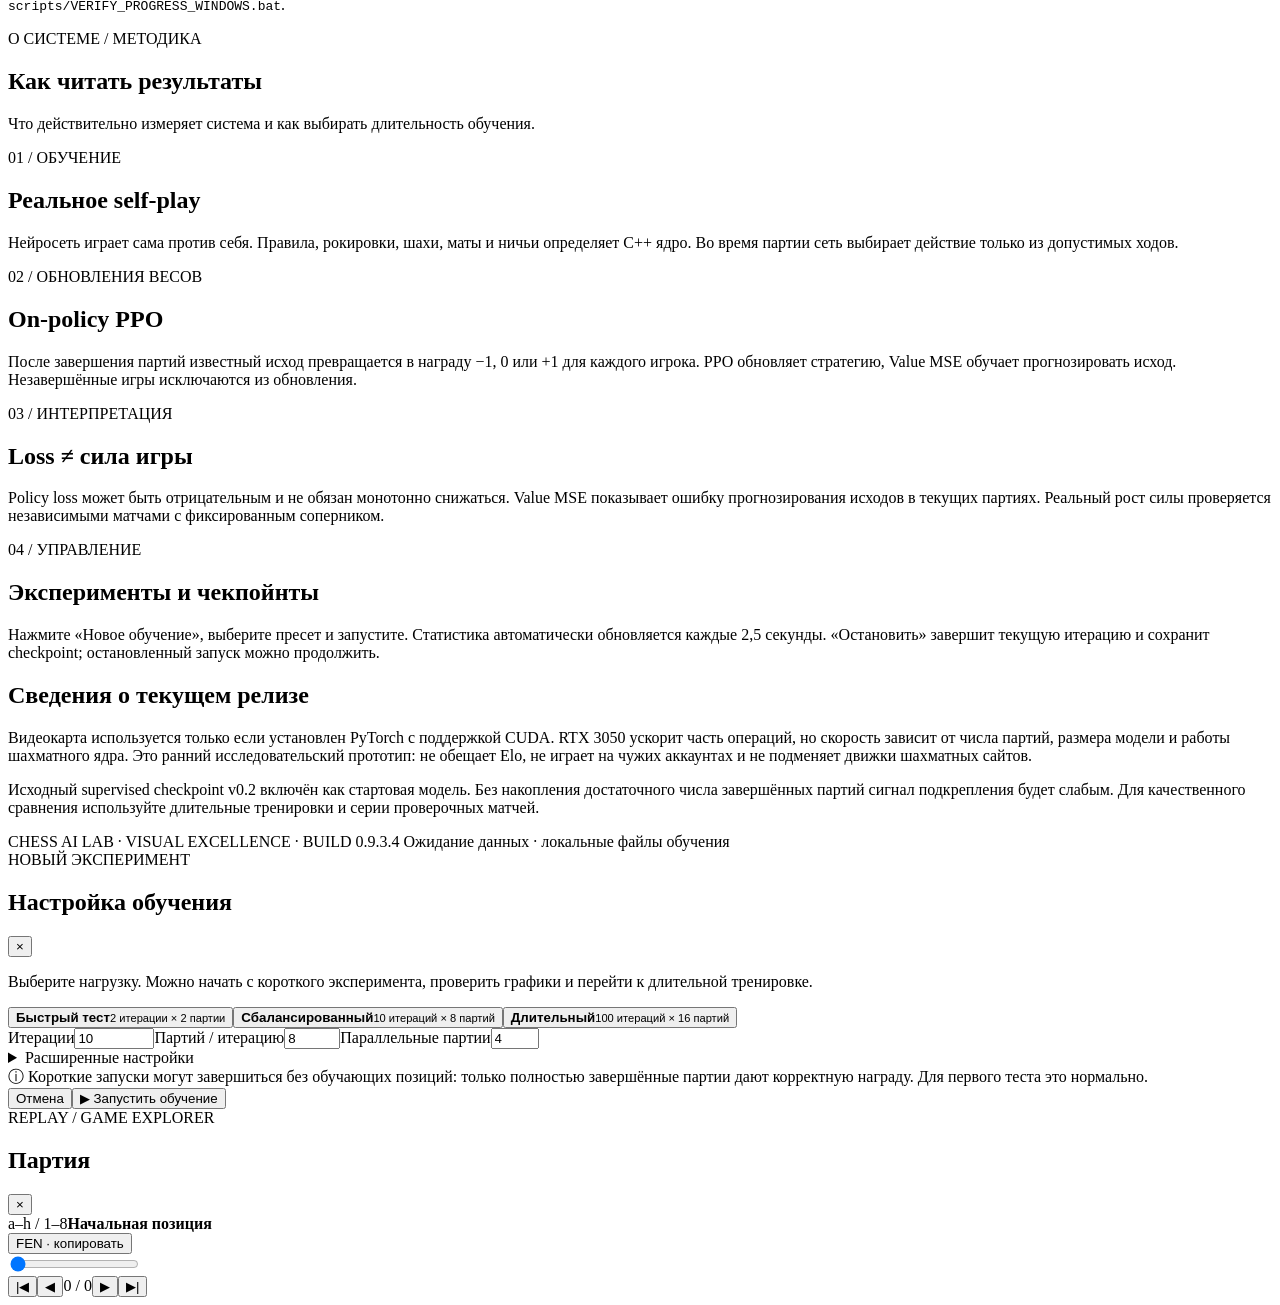
==== commit 1df44af4: "Advanced Data Visualization: research charts, paired reports and compute profiles" ====
--- a/dashboard/ui/index.html
+++ b/dashboard/ui/index.html
@@ -3,23 +3,20 @@
 <head>
 <meta charset="utf-8">
 <meta name="viewport" content="width=device-width, initial-scale=1">
-<meta name="theme-color" content="#0b1019">
-<title>Chess AI · Training Studio</title>
-<link rel="stylesheet" href="/static/styles.css?v=09353">
+<meta name="theme-color" content="#000000">
+<title>Chess AI Lab · Research Workspace</title>
+<link rel="stylesheet" href="/static/styles.css?v=advanced-analytics">
 </head>
 <body>
 <div class="shell">
   <aside class="sidebar">
-    <div class="brand"><div class="brand-mark">♞</div><div><strong>CHESS<span>AI</span></strong><small>TRAINING STUDIO <em>v0.7</em></small></div></div>
-    <div class="side-label">РАБОЧАЯ ОБЛАСТЬ</div>
-    <nav class="navigation" aria-label="Разделы">
-      <button class="nav-item selected" data-screen="overview"><span class="nav-icon">▦</span> Обзор <span class="nav-dot"></span></button>
-      <button class="nav-item" data-screen="games"><span class="nav-icon">♜</span> Партии и анализ</button>
-      <button class="nav-item" data-screen="analysis"><span class="nav-icon">⌁</span> Диагностика модели</button>
-      <button class="nav-item" data-screen="models"><span class="nav-icon">▧</span> Модели</button>
-      <button class="nav-item" data-screen="runs"><span class="nav-icon">◷</span> История обучения</button>
-      <button class="nav-item" data-screen="guide"><span class="nav-icon">ⓘ</span> Справка</button>
-    </nav>
+    <div class="brand"><div class="brand-mark" aria-hidden="true"><svg viewBox="0 0 32 32" fill="none" stroke="currentColor" stroke-width="1.8"><path d="M7 25h18M9 22h14l-2-6 2-5-7-6-1 4-6 5 3 4 4-2-2 6z" stroke-linejoin="round"/></svg></div><div><strong>Chess AI <span>Lab</span></strong><small>RESEARCH WORKSPACE</small></div></div>
+<button class="sidebar-toggle button subtle" id="sidebar-toggle" aria-label="Свернуть навигацию" aria-expanded="true">‹ <span>Свернуть</span></button>
+<nav class="navigation" aria-label="Разделы">
+<div class="side-label">РАБОЧАЯ ОБЛАСТЬ</div><button class="nav-item selected" data-screen="overview" title="Обзор" aria-current="page"><span class="nav-icon"><svg viewBox="0 0 24 24" width="18" height="18" fill="none" stroke="currentColor" stroke-width="1.6" stroke-linecap="round" stroke-linejoin="round" aria-hidden="true"><rect x="3" y="3" width="7" height="7" rx="1"/><rect x="14" y="3" width="7" height="7" rx="1"/><rect x="3" y="14" width="7" height="7" rx="1"/><rect x="14" y="14" width="7" height="7" rx="1"/></svg></span><span class="nav-label">Обзор</span></button><button class="nav-item" data-screen="runs" title="Эксперименты" ><span class="nav-icon"><svg viewBox="0 0 24 24" width="18" height="18" fill="none" stroke="currentColor" stroke-width="1.6" stroke-linecap="round" stroke-linejoin="round" aria-hidden="true"><circle cx="12" cy="12" r="9"/><path d="M12 7v5l3 2"/></svg></span><span class="nav-label">Эксперименты</span></button><button class="nav-item" data-screen="games" title="Партии и анализ" ><span class="nav-icon"><svg viewBox="0 0 24 24" width="18" height="18" fill="none" stroke="currentColor" stroke-width="1.6" stroke-linecap="round" stroke-linejoin="round" aria-hidden="true"><rect x="3" y="3" width="18" height="18" rx="2"/><path d="M9 3v18M15 3v18M3 9h18M3 15h18"/></svg></span><span class="nav-label">Партии и анализ</span></button>
+<div class="side-label">ИССЛЕДОВАНИЯ</div><button class="nav-item" data-screen="analysis" title="Метрики обучения" ><span class="nav-icon"><svg viewBox="0 0 24 24" width="18" height="18" fill="none" stroke="currentColor" stroke-width="1.6" stroke-linecap="round" stroke-linejoin="round" aria-hidden="true"><path d="M3 17l6-6 4 4 8-10M3 3v18h18"/></svg></span><span class="nav-label">Метрики обучения</span></button><button class="nav-item" data-screen="evaluation" title="Evaluation" ><span class="nav-icon"><svg viewBox="0 0 24 24" width="18" height="18" fill="none" stroke="currentColor" stroke-width="1.6" stroke-linecap="round" stroke-linejoin="round" aria-hidden="true"><path d="M8 21h8M12 17v4M7 3h10v8a5 5 0 0 1-10 0zM7 5H3v3a4 4 0 0 0 4 4M17 5h4v3a4 4 0 0 1-4 4"/></svg></span><span class="nav-label">Evaluation</span></button><button class="nav-item" data-screen="models" title="Модели" ><span class="nav-icon"><svg viewBox="0 0 24 24" width="18" height="18" fill="none" stroke="currentColor" stroke-width="1.6" stroke-linecap="round" stroke-linejoin="round" aria-hidden="true"><path d="m12 3 9 5-9 5-9-5zM3 12l9 5 9-5M3 16l9 5 9-5"/></svg></span><span class="nav-label">Модели</span></button><button class="nav-item" data-screen="agents" title="Agent Lab" ><span class="nav-icon"><svg viewBox="0 0 24 24" width="18" height="18" fill="none" stroke="currentColor" stroke-width="1.6" stroke-linecap="round" stroke-linejoin="round" aria-hidden="true"><circle cx="12" cy="5" r="2"/><circle cx="5" cy="18" r="2"/><circle cx="19" cy="18" r="2"/><path d="M12 7v5M5 16v-4h14v4"/></svg></span><span class="nav-label">Agent Lab</span></button>
+<div class="side-label">СИСТЕМА</div><button class="nav-item" data-screen="system" title="Ресурсы и данные" ><span class="nav-icon"><svg viewBox="0 0 24 24" width="18" height="18" fill="none" stroke="currentColor" stroke-width="1.6" stroke-linecap="round" stroke-linejoin="round" aria-hidden="true"><rect x="5" y="5" width="14" height="14" rx="2"/><path d="M9 9h6v6H9zM9 2v3M15 2v3M9 19v3M15 19v3M2 9h3M2 15h3M19 9h3M19 15h3"/></svg></span><span class="nav-label">Ресурсы и данные</span></button><button class="nav-item" data-screen="guide" title="Методика" ><span class="nav-icon"><svg viewBox="0 0 24 24" width="18" height="18" fill="none" stroke="currentColor" stroke-width="1.6" stroke-linecap="round" stroke-linejoin="round" aria-hidden="true"><circle cx="12" cy="12" r="9"/><path d="M12 11v5M12 7h.01"/></svg></span><span class="nav-label">Методика</span></button>
+</nav>
     <div class="sidebar-bottom">
       <div class="system-caption">ВЫЧИСЛИТЕЛЬНЫЙ МОДУЛЬ</div>
       <div class="engine-indicator"><span id="engine-led" class="led"></span><span id="engine-text">Проверка C++ ядра…</span></div>
@@ -29,56 +26,49 @@
   </aside>
   <div class="workspace">
     <header class="topbar">
-      <div class="breadcrumbs">WORKSPACE <span>/</span> <strong id="breadcrumb">Обзор обучения</strong></div>
-      <div class="top-actions">
-        <span class="sync"><i id="live-dot"></i><span id="sync-label">Ожидание данных</span></span>
+      <div class="breadcrumbs">WORKSPACE <span>/</span> <strong id="breadcrumb">Обзор обучения</strong><span class="global-run" id="global-run" title="Выбранный эксперимент">—</span></div>
+      <div class="top-actions"><button class="button subtle command-trigger" id="command-open" title="Командное меню"><span>Поиск</span> <kbd>Ctrl K</kbd></button>
+        <span class="sync pending"><i id="live-dot"></i><span id="sync-label">Ожидание данных</span></span>
         <button class="button subtle" id="reload" title="Обновить сейчас">↻ <span>Обновить</span></button>
         <button class="button primary" id="open-config">＋ Новое обучение</button>
       </div>
     </header>
-    <main>
+    <main id="main-workspace">
       <section class="screen" id="screen-overview">
         <div class="page-heading">
-          <div><div class="eyebrow">ЦЕНТР ОБУЧЕНИЯ / SELF-PLAY</div><h1>Обзор обучения<span class="title-dot">.</span></h1>
+          <div><div class="eyebrow">WORKSPACE / OVERVIEW</div><h1>Обзор обучения</h1>
           <p class="lead">Ход обучения, игровая статистика и качество модели — в одном месте.</p></div>
-          <div class="run-picker-wrap"><label for="run-picker">Сессия обучения PPO</label><select id="run-picker"><option value="">Нет запусков</option></select><button class="button subtle" id="export-csv">↓ Скачать статистику CSV</button></div>
+          <div class="run-picker-wrap"><label for="run-picker">Выбранный эксперимент</label><select id="run-picker"><option value="">Нет запусков</option></select><button class="button subtle" id="export-csv" title="Скачать статистику CSV" aria-label="Скачать статистику CSV">↓ CSV</button></div>
         </div>
-        <div class="run-banner">
-          <div class="banner-left"><span id="banner-symbol" class="banner-icon">◎</span><div><div class="banner-overline">ТЕКУЩЕЕ СОСТОЯНИЕ</div><div class="banner-title" id="run-title">Обучение ещё не запускалось</div><div class="banner-sub" id="run-detail">Создайте первый эксперимент, чтобы увидеть реальные показатели.</div></div></div>
+        <div class="training-summary"><div class="run-banner">
+          <div class="banner-left"><span id="banner-symbol" class="banner-icon" aria-hidden="true">◎</span><div><div class="banner-overline">ТЕКУЩЕЕ СОСТОЯНИЕ</div><div class="banner-title" id="run-title">Обучение ещё не запускалось</div><div class="banner-sub" id="run-detail">Создайте первый эксперимент, чтобы увидеть реальные показатели.</div></div></div>
           <div class="banner-controls"><span class="status-badge" id="status-badge">НЕ ЗАПУЩЕНО</span><button id="stop-btn" class="button danger hidden">Остановить после итерации</button><button id="resume-btn" class="button secondary hidden">Продолжить обучение</button></div>
         </div>
-        <div class="progress-wrap"><div class="progress-title"><span>Прогресс эксперимента</span><strong id="progress-text">0 / 0 итераций</strong></div><div class="progress-track"><div id="progress-fill" class="progress-fill"></div></div><div class="progress-details"><span id="phase-label">—</span><span id="progress-pct">0%</span></div></div>
-        <div class="metrics" id="metrics-cards">
-          <div class="metric-card"><span class="metric-top">ПАРТИЙ СЫГРАНО <span>♟</span></span><strong id="m-games">0</strong><small id="m-games-extra">Нет данных</small></div>
-          <div class="metric-card"><span class="metric-top">ЗАВЕРШЕНО <span>✓</span></span><strong id="m-finished">0</strong><small id="m-finished-extra">Завершённые партии</small></div>
-          <div class="metric-card"><span class="metric-top">ИГРОВЫХ ПОЛУХОДОВ <span>⌁</span></span><strong id="m-plies">0</strong><small id="m-plies-extra">Сумма по партиям</small></div>
-          <div class="metric-card"><span class="metric-top">ОБУЧАЮЩИХ ПОЗИЦИЙ <span>◇</span></span><strong id="m-samples">0</strong><small id="m-samples-extra">Позиции с известным исходом</small></div>
+        <div class="progress-wrap"><div class="progress-title"><span>Прогресс эксперимента</span><strong id="progress-text">— / — итераций</strong></div><div class="progress-track" role="progressbar" aria-label="Завершённые итерации" aria-valuemin="0" aria-valuemax="100"><div id="progress-fill" class="progress-fill"></div></div><div class="progress-details"><span id="phase-label">—</span><span id="progress-pct">—</span></div></div>
+        </div><div class="metrics" id="metrics-cards">
+          <div class="metric-card"><span class="metric-top">ПАРТИЙ СЫГРАНО </span><strong id="m-games">—</strong><small id="m-games-extra">Нет данных</small></div>
+          <div class="metric-card"><span class="metric-top">ЗАВЕРШЕНО </span><strong id="m-finished">—</strong><small id="m-finished-extra">Завершённые партии</small></div>
+          <div class="metric-card"><span class="metric-top">ИГРОВЫХ ПОЛУХОДОВ </span><strong id="m-plies">—</strong><small id="m-plies-extra">Сумма по партиям</small></div>
+          <div class="metric-card"><span class="metric-top">ОБУЧАЮЩИХ ПОЗИЦИЙ </span><strong id="m-samples">—</strong><small id="m-samples-extra">Позиции с известным исходом</small></div>
         </div>
-        <div class="chart-grid">
-          <section class="panel chart-panel"><div class="panel-header"><div><div class="section-eyebrow">ДИНАМИКА МОДЕЛИ</div><h2>Прогресс обучения</h2></div><div class="segment" id="metric-tabs"><button class="on" data-metric="value">Value MSE</button><button data-metric="policy">Policy loss</button><button data-metric="entropy">Entropy</button></div></div><div class="chart-area" id="main-chart"><div class="empty-chart"><span>⌁</span>Начните обучение — здесь появится график.</div></div><div class="chart-footer"><span class="chart-legend"><i></i><span id="graph-name">Value MSE</span></span><span id="graph-note">Меньше не всегда означает сильнее</span></div></section>
-          <section class="panel result-panel"><div class="panel-header"><div><div class="section-eyebrow">РЕЗУЛЬТАТЫ SELF-PLAY</div><h2>Исходы партий</h2></div><span id="result-count" class="subtle-count">0 партий</span></div>
-          <div class="donut-box"><div class="donut" id="result-donut"><span id="donut-total">0<small>завершено</small></span></div></div>
-          <div class="legend-grid"><div><i class="key white-win"></i><span>Победы белых</span><b id="r-white">0</b></div><div><i class="key black-win"></i><span>Победы чёрных</span><b id="r-black">0</b></div><div><i class="key draw"></i><span>Ничьи</span><b id="r-draw">0</b></div><div><i class="key unfinished"></i><span>Не завершены</span><b id="r-unfinished">0</b></div></div>
-          <div class="insight-notice">Незавершённые по лимиту ходов партии не считаются ничьими и не дают награды.</div></section>
-        </div>
-        <div class="chart-grid secondary-grid">
-          <section class="panel"><div class="panel-header"><div><div class="section-eyebrow">ПРОИЗВОДИТЕЛЬНОСТЬ</div><h2>Скорость симуляции</h2></div></div><div class="mini-line" id="speed-chart"><span class="empty-inline">Данные появятся после итераций.</span></div><div class="small-stats"><div><small>Последняя итерация</small><strong id="s-gps">—</strong><span>партий / сек.</span></div><div><small>Скорость ходов</small><strong id="s-pps">—</strong><span>полуходов / сек.</span></div></div></section>
-          <section class="panel"><div class="panel-header"><div><div class="section-eyebrow">КОНТРОЛЬ КАЧЕСТВА</div><h2>Проверочные партии</h2></div><span id="arena-caption" class="subtle-count">фиксированный соперник</span></div><div class="arena-display"><div><small>Score против исходной модели</small><strong id="arena-score">—</strong><span id="arena-hint">Нет завершённых проверочных партий</span></div><div class="arena-stat-row"><span id="arena-wld">В: 0 · Н: 0 · П: 0</span><span id="arena-size">0 партий</span></div></div><div class="insight-notice">Это не Elo. На короткой серии результаты случайны; для сравнения нужны многочисленные завершённые партии.</div></section>
-        </div>
+        <div class="chart-grid hero-grid"><section class="panel chart-panel"><div class="panel-header"><div><div class="section-eyebrow">ДИНАМИКА МОДЕЛИ</div><h2>Прогресс обучения</h2></div><div class="segment" id="metric-tabs"><button class="on" data-metric="value">Value MSE</button><button data-metric="policy">Policy loss</button><button data-metric="entropy">Entropy</button></div></div><div class="chart-tools"><label for="chart-range">Диапазон</label><select id="chart-range"><option value="all">Вся доступная история</option><option value="250">250 итераций</option><option value="100">100 итераций</option><option value="25">25 итераций</option></select><label class="analytic-check"><input id="chart-smooth" type="checkbox"> Среднее 10</label><button class="button subtle" id="chart-download">CSV диапазона</button></div><div class="analytic-pan"><label for="chart-pan">Окно истории</label><input id="chart-pan" type="range" min="0" max="0" value="0" disabled><button class="button subtle" id="chart-live">К последней</button><span id="chart-window">—</span></div><div class="chart-compare"><label for="chart-reference">Сравнение с запуском</label><select id="chart-reference"><option value="">Без сравнения</option></select><button class="button subtle" id="chart-reference-load" disabled>Загрузить</button><span id="chart-reference-note">Снимок по запросу, без автообновления.</span></div><div class="chart-area" id="main-chart"><div class="empty-chart"><span>⌁</span>Начните обучение — здесь появится график.</div></div><div class="chart-footer"><span class="chart-legend"><i></i><span id="graph-name">Value MSE</span></span><span id="graph-note">Меньше не всегда означает сильнее</span><span id="chart-series-note" class="chart-series-note"></span></div></section><div class="context-stack"><section class="panel"><div class="panel-header"><div><div class="section-eyebrow">КОНТРОЛЬ КАЧЕСТВА</div><h2>Проверочные партии</h2></div><span id="arena-caption" class="subtle-count">фиксированный соперник</span></div><div class="arena-display"><div><small>Score против исходной модели</small><strong id="arena-score">—</strong><span id="arena-hint">Нет завершённых проверочных партий</span></div><div class="arena-stat-row"><span id="arena-wld">В: — · Н: — · П: —</span><span id="arena-size">— партий</span></div></div><div class="insight-notice">Это не Elo. На короткой серии результаты случайны; для сравнения нужны многочисленные завершённые партии.</div></section><section class="panel context-panel"><div class="panel-header"><h2>Контекст эксперимента</h2></div><dl class="property-list"><div><dt>Устройство</dt><dd id="overview-device">—</dd></div><div><dt>Текущая итерация</dt><dd id="overview-iteration">—</dd></div><div><dt>Best checkpoint</dt><dd id="overview-best">—</dd></div><div><dt>Активный процесс</dt><dd id="overview-process">—</dd></div></dl></section></div></div><div class="chart-grid secondary-grid"><section class="panel"><div class="panel-header"><div><div class="section-eyebrow">ПРОИЗВОДИТЕЛЬНОСТЬ</div><h2>Скорость симуляции</h2></div></div><div class="mini-line" id="speed-chart"><span class="empty-inline">Данные появятся после итераций.</span></div><div class="small-stats"><div><small>Последняя итерация</small><strong id="s-gps">—</strong><span>партий / сек.</span></div><div><small>Скорость ходов</small><strong id="s-pps">—</strong><span>полуходов / сек.</span></div></div></section><section class="panel result-panel"><div class="panel-header"><div><div class="section-eyebrow">РЕЗУЛЬТАТЫ SELF-PLAY</div><h2>Исходы партий</h2></div><span id="result-count" class="subtle-count">— партий</span></div>
+          <div class="outcome-body"><div class="donut-box"><div class="donut" id="result-donut"><span id="donut-total">—<small>завершено</small></span></div></div>
+          <div class="legend-grid"><div><i class="key white-win"></i><span>Победы белых</span><b id="r-white">—</b></div><div><i class="key black-win"></i><span>Победы чёрных</span><b id="r-black">—</b></div><div><i class="key draw"></i><span>Ничьи</span><b id="r-draw">—</b></div><div><i class="key unfinished"></i><span>Не завершены</span><b id="r-unfinished">—</b></div></div>
+          </div><div class="insight-notice">Незавершённые по лимиту ходов партии не считаются ничьими и не дают награды.</div></section></div>
         <section class="panel">
           <div class="panel-header"><div><div class="section-eyebrow">ПОСЛЕДНИЕ РЕЗУЛЬТАТЫ</div><h2>Недавние партии</h2></div><button class="text-link" data-goto="games">Все партии →</button></div>
           <div class="table-scroll"><table><thead><tr><th>ID / ИТЕРАЦИЯ</th><th>РЕЗУЛЬТАТ</th><th>ПРИЧИНА</th><th>ПОЛУХОДОВ</th><th></th></tr></thead><tbody id="recent-games"><tr><td colspan="5" class="table-empty">Партии пока отсутствуют</td></tr></tbody></table></div>
         </section>
       </section>
 
-      <section class="screen hidden" id="screen-games"><div class="page-heading"><div><div class="eyebrow">АНАЛИТИКА / ИСТОРИЯ ПАРТИЙ</div><h1>Партии и анализ<span class="title-dot">.</span></h1><p class="lead">Просматривайте реальные позиции, историю ходов и причины завершения.</p></div><div class="inline-controls"><select id="game-kind"><option value="selfplay">Self-play</option><option value="arena">Проверочные</option></select><select id="game-result"><option value="all">Все исходы</option><option value="1-0">Победа белых</option><option value="0-1">Победа чёрных</option><option value="1/2-1/2">Ничья</option><option value="*">Не закончена</option></select></div></div>
+      <section class="screen hidden" id="screen-games"><div class="page-heading"><div><div class="eyebrow">АНАЛИТИКА / ИСТОРИЯ ПАРТИЙ</div><h1>Партии и анализ</h1><p class="lead">Просматривайте реальные позиции, историю ходов и причины завершения.</p></div><div class="inline-controls"><select id="game-kind"><option value="selfplay">Self-play</option><option value="arena">Проверочные</option></select><select id="game-result"><option value="all">Все исходы</option><option value="1-0">Победа белых</option><option value="0-1">Победа чёрных</option><option value="1/2-1/2">Ничья</option><option value="*">Не закончена</option></select></div></div>
       <section class="panel"><div class="panel-header"><div><div class="section-eyebrow">СПИСОК ПАРТИЙ</div><h2>Игровые записи</h2></div><span id="games-count" class="subtle-count">Последние 50</span></div><div class="table-scroll"><table><thead><tr><th>ПАРТИЯ</th><th>ИТЕРАЦИЯ</th><th>РЕЗУЛЬТАТ</th><th>ПРИЧИНА</th><th>ПОЛУХОДОВ</th><th></th></tr></thead><tbody id="games-list"><tr><td colspan="6" class="table-empty">Нет данных</td></tr></tbody></table></div><div class="table-bottom">Показаны последние записи выбранного типа. Полные данные сохранены в папке runs.</div></section>
       </section>
 
-      <section class="screen hidden" id="screen-runs"><div class="page-heading"><div><div class="eyebrow">ЭКСПЕРИМЕНТЫ / УПРАВЛЕНИЕ</div><h1>История запусков<span class="title-dot">.</span></h1><p class="lead">Каждый эксперимент хранится отдельно: настройки, веса, партии и метрики.</p></div><button class="button primary" id="runs-new">＋ Создать запуск</button></div><div class="runs-grid" id="run-list"><div class="panel empty-panel">Пока нет экспериментов.</div></div><section class="panel console-panel"><div class="panel-header"><div><div class="section-eyebrow">ТРАНСЛЯЦИЯ ИЗ ПРОЦЕССА</div><h2>Журнал выполнения</h2></div><span class="subtle-count">последние строки</span></div><pre id="console-output">Выберите эксперимент.</pre></section></section>
+      <section class="screen hidden" id="screen-runs"><div class="page-heading"><div><div class="eyebrow">ЭКСПЕРИМЕНТЫ / УПРАВЛЕНИЕ</div><h1>История запусков</h1><p class="lead">Каждый эксперимент хранится отдельно: настройки, веса, партии и метрики.</p></div><button class="button primary" id="runs-new">＋ Создать запуск</button></div><div class="runs-grid" id="run-list"><div class="panel empty-panel">Пока нет экспериментов.</div></div><section class="panel console-panel"><div class="panel-header"><div><div class="section-eyebrow">ТРАНСЛЯЦИЯ ИЗ ПРОЦЕССА</div><h2>Журнал выполнения</h2></div><span class="subtle-count">последние строки</span></div><div class="log-tools"><input id="log-search" type="search" placeholder="Поиск по загруженным строкам" aria-label="Поиск в журнале"><label><input id="log-pause" type="checkbox"> Приостановить просмотр</label><button class="button subtle" id="log-copy">Копировать</button></div><pre id="console-output" tabindex="0">Выберите эксперимент.</pre></section></section>
 
       <section class="screen hidden" id="screen-analysis">
-        <div class="page-heading"><div><div class="eyebrow">КАЧЕСТВО / ПРЕЕМСТВЕННОСТЬ / ДИАГНОСТИКА</div><h1>Анализ обучения<span class="title-dot">.</span></h1><p class="lead">Что говорят реальные партии и статистика. Оценка уверенности, потерянные партии, сохранённые веса и контрольные матчи.</p></div><button class="button subtle" id="analysis-reload">↻ Перепроверить</button></div>
+        <div class="page-heading"><div><div class="eyebrow">КАЧЕСТВО / ПРЕЕМСТВЕННОСТЬ / ДИАГНОСТИКА</div><h1>Метрики обучения</h1><p class="lead">Что говорят реальные партии и статистика. Оценка уверенности, потерянные партии, сохранённые веса и контрольные матчи.</p></div><button class="button subtle" id="analysis-reload">↻ Перепроверить</button></div>
         <div class="metrics">
           <div class="metric-card"><span class="metric-top">ЗАВЕРШЁННЫЕ ПАРТИИ</span><strong id="a-finished">—</strong><small id="a-finished-note">Доля от всех сыгранных</small></div>
           <div class="metric-card"><span class="metric-top">ПОЗИЦИИ С НАГРАДОЙ</span><strong id="a-samples">—</strong><small>Использованы в PPO</small></div>
@@ -87,43 +77,46 @@
         </div>
         <div class="chart-grid"><section class="panel chart-panel"><div class="panel-header"><div><div class="section-eyebrow">ДИНАМИКА ЗАВЕРШЕНИЯ</div><h2>Доля завершённых партий по итерациям</h2></div></div><div class="chart-area" id="completion-chart"></div><div class="chart-footer"><span>Незавершённые не дают награды PPO — это не ничьи.</span></div></section>
         <section class="panel chart-panel"><div class="panel-header"><div><div class="section-eyebrow">ОШИБКА ОЦЕНКИ ПОЗИЦИИ</div><h2>Value MSE</h2></div></div><div class="chart-area" id="analysis-value-chart"></div><div class="chart-footer"><span>Снижение MSE само по себе не означает рост силы игры.</span></div></section></div>
-        <section class="panel"><div class="panel-header"><div><div class="section-eyebrow">ИНТЕРПРЕТАЦИЯ</div><h2>Что стоит проверить</h2></div><span class="subtle-count">на основе фактической статистики</span></div><div id="analysis-warnings" class="diagnostic-list"></div></section>
+        <div class="chart-grid"><section class="panel chart-panel"><div class="panel-header"><div><div class="section-eyebrow">PPO / KL</div><h2>Approximate KL</h2></div></div><div class="chart-area" id="kl-chart"></div><div class="chart-footer">Отклонение новой политики; не оценка силы.</div></section><section class="panel chart-panel"><div class="panel-header"><div><div class="section-eyebrow">PPO / CLIP</div><h2>Clip fraction</h2></div></div><div class="chart-area" id="clip-chart"></div><div class="chart-footer">Доля ограниченных обновлений, 0–1.</div></section></div><p class="analysis-help" id="analysis-window-note">Графики: последние 600 записей; сводка по доступной серверу истории.</p><section class="panel"><div class="panel-header"><div><div class="section-eyebrow">ИНТЕРПРЕТАЦИЯ</div><h2>Что стоит проверить</h2></div><span class="subtle-count">на основе фактической статистики</span></div><div id="analysis-warnings" class="diagnostic-list"></div></section>
         <section class="panel"><div class="panel-header"><div><div class="section-eyebrow">LEARNING QUALITY 0.6 / ДИАГНОСТИКА</div><h2>Повторения и стабильность PPO</h2></div></div>
         <div class="diagnostic-list" id="quality-status">Метрики качества появятся после первой итерации v0.7.</div>
         <div class="insight-notice" id="color-audit-info">Аудит симметрии доступен через scripts\AUDIT_COLOR_WINDOWS.bat — диагностика не меняет веса.</div>
         <div class="insight-notice" id="hardware-benchmark-info">Сравнение производительности доступно через scripts\BENCHMARK_HARDWARE_WINDOWS.bat.</div>
         <p class="analysis-help">Штраф за обратный ход используется только в обучающей выборке; он не меняет правила шахмат и не применяется в Evaluation. Указанное число повторов — диагностическая оценка, а не юридическое определение ничьей.</p></section>
-        <section class="panel"><div class="panel-header"><div><div class="section-eyebrow">INTELLIGENCE RECOVERY / МОДЕЛИ</div><h2>Best checkpoint и контроль деградации</h2></div></div><div id="best-status" class="diagnostic-list">Выберите эксперимент.</div><div id="gpu-info" class="insight-notice">Диагностика вычислений будет доступна после запуска обучения.</div></section>
-        <section class="panel"><div class="panel-header"><div><div class="section-eyebrow">EVALUATION 2.0 / РАЗНЫЕ ДЕБЮТЫ</div><h2>Парные матчи против эталона</h2></div></div>
+        
+        
+        
+        
+        
+        
+        
+      </section>
+      <section class="screen hidden" id="screen-evaluation"><div class="page-heading"><div><div class="eyebrow">RESEARCH / EVALUATION</div><h1>Evaluation</h1><p class="lead">Независимые проверки, условия экспериментов и сравнение checkpoint.</p></div></div><div class="research-grid"><section class="panel"><div class="panel-header"><div><div class="section-eyebrow">EVALUATION 2.0 / РАЗНЫЕ ДЕБЮТЫ</div><h2>Парные матчи против эталона</h2></div></div>
         <div class="form-grid"><label>Партий<input type="number" id="eval-games" min="8" max="500" step="2" value="40"></label><label>Полуходов / партия<input type="number" id="eval-plies" min="20" max="1500" value="400"></label><label>Дебютных полуходов<input type="number" id="eval-openings" min="0" max="16" value="8"></label><label>Соперник<select id="eval-opponent"><option value="baseline">Исходная v0.2</option><option value="best">Лучший сохранённый checkpoint</option></select></label><label>Набор проверочных дебютов<select id="eval-suite"><option value="holdout">Отложенный набор (holdout)</option><option value="selection">Набор отбора (selection)</option></select></label></div>
         <button class="button primary" id="start-evaluation">▶ Запустить Evaluation</button><button class="button subtle" id="start-tournament">Сравнить 8 checkpoint</button><span class="subtle-count" id="eval-live">Матчи не запущены</span><div id="tournament-ranking" class="diagnostic-list"></div>
         <p class="analysis-help">По умолчанию Evaluation использует независимый от отбора seed-набор holdout. Одинаковые дебютные позиции обыгрываются двумя партиями со сменой цветов. Отчёт содержит уникальность партий. Это не рейтинг Elo.</p></section>
-        <section class="panel"><div class="panel-header"><div><div class="section-eyebrow">НЕЗАВИСИМЫЕ ПРОВЕРКИ</div><h2>История контрольных матчей</h2></div><span class="subtle-count">фиксированный соперник · без изменения весов</span></div><div id="evaluation-history" class="diagnostic-list"></div><div class="insight-notice">Для запуска новой серии используйте кнопку выше или scripts\EVALUATE_RUN_WINDOWS.bat. Веса при проверке не изменяются.</div></section>
-        <section class="panel" id="agent-studio-panel"><div class="panel-header"><div><div class="section-eyebrow">AGENT LAB / СПЕЦИАЛИЗИРОВАННЫЕ НЕЙРОСЕТИ</div><h2>Aggressive · Defender · Фантом-X23</h2></div></div>
+<section class="panel"><div class="panel-header"><div><div class="section-eyebrow">НЕЗАВИСИМЫЕ ПРОВЕРКИ</div><h2>История контрольных матчей</h2></div><span class="subtle-count">фиксированный соперник · без изменения весов</span></div><div class="eval-toolbar"><label for="evaluation-select">Отчёт</label><select id="evaluation-select"><option value="">Нет отчётов</option></select></div><div id="evaluation-detail" class="evaluation-detail">Нет данных.</div><div id="evaluation-history" class="diagnostic-list"></div><div class="insight-notice">Для запуска новой серии используйте кнопку выше или scripts\EVALUATE_RUN_WINDOWS.bat. Веса при проверке не изменяются.</div></section></div></section>
+<section class="screen hidden" id="screen-models"><div class="page-heading"><div><div class="eyebrow">RESEARCH / MODELS</div><h1>Модели и checkpoint</h1><p class="lead">Состояние лучшей модели и подтверждённая совместимость.</p></div></div><section class="panel"><div class="panel-header"><div><div class="section-eyebrow">INTELLIGENCE RECOVERY / МОДЕЛИ</div><h2>Best checkpoint и контроль деградации</h2></div></div><div id="best-status" class="diagnostic-list">Выберите эксперимент.</div><div id="gpu-info" class="insight-notice">Диагностика вычислений будет доступна после запуска обучения.</div></section></section>
+<section class="screen hidden" id="screen-agents"><div class="page-heading"><div><div class="eyebrow">RESEARCH / AGENTS</div><h1>Agent Lab</h1><p class="lead">Отдельные специализированные модели. Основной PPO не изменяется.</p></div></div><section class="panel" id="agent-studio-panel"><div class="panel-header"><div><div class="section-eyebrow">AGENT LAB / СПЕЦИАЛИЗИРОВАННЫЕ НЕЙРОСЕТИ</div><h2>Aggressive · Defender · Фантом-X23</h2></div></div>
         <div class="form-grid"><label>Эпохи на профиль<input id="agent-epochs" type="number" min="1" max="30" value="5"></label><label>Учебные позиции<input id="agent-rows" type="number" min="24" max="15000" value="950"></label><label>Размер пакета<input id="agent-batch" type="number" min="8" max="512" value="64"></label><label>Глубина локального учителя<input id="agent-depth" type="number" min="1" max="4" value="3"></label></div>
-        <div style="display:flex; gap:10px;flex-wrap:wrap;margin:12px 0"><button class="button primary agent-train" data-profile="aggressive">▶ Обучить Aggressive</button><button class="button primary agent-train" data-profile="defender">▶ Обучить Defender</button><button class="button primary agent-train" data-profile="phantom">▶ Обучить Фантом-X23</button><button class="button subtle" id="agent-stop">Остановить обучение агента</button><button class="button subtle agent-evaluate" data-profile="aggressive">Сравнить Aggressive с SkillBoost II</button><button class="button subtle agent-evaluate" data-profile="defender">Сравнить Defender с SkillBoost II</button></div>
+        <div class="agent-actions"><button class="button primary agent-train" data-profile="aggressive">▶ Обучить Aggressive</button><button class="button primary agent-train" data-profile="defender">▶ Обучить Defender</button><button class="button primary agent-train" data-profile="phantom">▶ Обучить Фантом-X23</button><button class="button subtle" id="agent-stop">Остановить обучение агента</button><button class="button subtle agent-evaluate" data-profile="aggressive">Сравнить Aggressive с SkillBoost II</button><button class="button subtle agent-evaluate" data-profile="defender">Сравнить Defender с SkillBoost II</button></div>
         <div id="agent-results" class="diagnostic-list">Состояние агентов появится после выбора эксперимента.</div>
         <div id="agent-training-health" class="diagnostic-list"></div>
-        <p class="analysis-help">Три отдельные модели выступают учителями: latest/lasttest, SkillBoost I и II. Веса напрямую не усредняются. Результат сохраняется только при улучшении на отложенных примерах. Это не доказывает прироста Elo; сравнивайте агентов в независимых матчах. Основной PPO checkpoint и оптимизатор не изменяются.</p></section>
-        <section class="panel"><div class="panel-header"><div><div class="section-eyebrow">STORAGE / БЕЗ ПОТЕРИ ДАННЫХ</div><h2>Место на диске и архивирование</h2></div><button class="button subtle" id="compact-storage">Сжать журналы</button></div><div id="storage-status" class="diagnostic-list">Выберите эксперимент для диагностики диска.</div><p class="analysis-help">Сжатие без потерь: все старые записи партий и опыта переносятся в gzip-архивы с проверкой SHA-256. Checkpoint, оптимизатор, метрики и best.pt не меняются. Запускайте только после остановки обучения.</p></section>
-        <section class="panel"><div class="panel-header"><div><div class="section-eyebrow">PERFORMANCE / РЕАЛЬНЫЕ ЗАМЕРЫ</div><h2>CPU и GPU — время этапов</h2></div></div><div id="performance-status" class="diagnostic-list">Профиль появится после новой итерации v0.7.</div></section>
-        <section class="panel"><div class="panel-header"><div><div class="section-eyebrow">БЕЗОПАСНОЕ ОБНОВЛЕНИЕ</div><h2>Сохранность обучения</h2></div></div><p class="analysis-help">При обновлении переносятся каталоги runs, models и output. Проверяются хеши файлов; старая установка не удаляется. Веса модели и состояние оптимизатора находятся внутри <code>runs/&lt;ID&gt;/checkpoints/latest.pt</code>. После переноса можно продолжить исходную итерационную последовательность. Полную проверку checkpoint выполняет <code>scripts/VERIFY_PROGRESS_WINDOWS.bat</code>.</p></section>
-      </section>
-      <section class="screen hidden" id="screen-models">
-        <div class="page-heading"><div><div class="eyebrow">MODEL REGISTRY / 0.9.3.5.3</div><h1>Каталог моделей<span class="title-dot">.</span></h1><p class="lead">Названия, версии, ревизии и назначение. Модели отдельно от истории обучения.</p></div></div>
-        <section class="panel catalog-tools"><input id="models-search" placeholder="Поиск модели или архитектуры" aria-label="Поиск моделей"><label><input type="checkbox" id="models-archive"> Показать архив и копии</label><button id="models-refresh" class="button subtle">Обновить</button><span id="models-count" class="subtle-count"></span></section>
-        <p class="analysis-help">Ревизия — SHA-256 файла. Версия кандидата берётся из отчёта обучения; у старых весов номер релиза может отсутствовать. Архив скрыт, файлы не удалены. Выбор модели здесь не меняет PPO.</p>
-        <div id="models-list" class="catalog-grid"></div>
-      </section>
-      <section class="screen hidden" id="screen-guide"><div class="page-heading"><div><div class="eyebrow">О СИСТЕМЕ / МЕТОДИКА</div><h1>Как читать результаты<span class="title-dot">.</span></h1><p class="lead">Что действительно измеряет система и как выбирать длительность обучения.</p></div></div><div class="guide-grid"><article class="panel guide-card"><div class="section-eyebrow">01 / ОБУЧЕНИЕ</div><h2>Реальное self-play</h2><p>Нейросеть играет сама против себя. Правила, рокировки, шахи, маты и ничьи определяет C++ ядро. Во время партии сеть выбирает действие только из допустимых ходов.</p></article><article class="panel guide-card"><div class="section-eyebrow">02 / ОБНОВЛЕНИЯ ВЕСОВ</div><h2>On-policy PPO</h2><p>После завершения партий известный исход превращается в награду −1, 0 или +1 для каждого игрока. PPO обновляет стратегию, Value MSE обучает прогнозировать исход. Незавершённые игры исключаются из обновления.</p></article><article class="panel guide-card"><div class="section-eyebrow">03 / ИНТЕРПРЕТАЦИЯ</div><h2>Loss ≠ сила игры</h2><p>Policy loss может быть отрицательным и не обязан монотонно снижаться. Value MSE показывает ошибку прогнозирования исходов в текущих партиях. Реальный рост силы проверяется независимыми матчами с фиксированным соперником.</p></article><article class="panel guide-card"><div class="section-eyebrow">04 / УПРАВЛЕНИЕ</div><h2>Эксперименты и чекпойнты</h2><p>Нажмите «Новое обучение», выберите пресет и запустите. Статистика автоматически обновляется каждые 2,5 секунды. «Остановить» завершит текущую итерацию и сохранит checkpoint; остановленный запуск можно продолжить.</p></article></div><section class="panel guide-notes"><h2>Сведения о текущем релизе</h2><p>Видеокарта используется только если установлен PyTorch с поддержкой CUDA. RTX 3050 ускорит часть операций, но скорость зависит от числа партий, размера модели и работы шахматного ядра. Это ранний исследовательский прототип: не обещает Elo, не играет на чужих аккаунтах и не подменяет движки шахматных сайтов.</p><p>Исходный supervised checkpoint v0.2 включён как стартовая модель. Без накопления достаточного числа завершённых партий сигнал подкрепления будет слабым. Для качественного сравнения используйте длительные тренировки и серии проверочных матчей.</p></section></section>
+        <p class="analysis-help">Три отдельные модели выступают учителями: latest/lasttest, SkillBoost I и II. Веса напрямую не усредняются. Результат сохраняется только при улучшении на отложенных примерах. Это не доказывает прироста Elo; сравнивайте агентов в независимых матчах. Основной PPO checkpoint и оптимизатор не изменяются.</p></section></section>
+<section class="screen hidden" id="screen-system"><div class="page-heading"><div><div class="eyebrow">RESEARCH / SYSTEM</div><h1>Ресурсы и данные</h1><p class="lead">Профилирование вычислений и безопасное обслуживание хранилища.</p></div></div><section class="panel"><div class="panel-header"><div><div class="section-eyebrow">STORAGE / БЕЗ ПОТЕРИ ДАННЫХ</div><h2>Место на диске и архивирование</h2></div><button class="button subtle" id="compact-storage">Сжать журналы</button></div><div id="storage-status" class="diagnostic-list">Выберите эксперимент для диагностики диска.</div><p class="analysis-help">Сжатие без потерь: все старые записи партий и опыта переносятся в gzip-архивы с проверкой SHA-256. Checkpoint, оптимизатор, метрики и best.pt не меняются. Запускайте только после остановки обучения.</p></section>
+<section class="panel"><div class="panel-header"><div><div class="section-eyebrow">PERFORMANCE / РЕАЛЬНЫЕ ЗАМЕРЫ</div><h2>CPU и GPU — время этапов</h2></div></div><div id="performance-status" class="diagnostic-list">Профиль появится после новой итерации v0.7.</div><div class="chart-grid performance-grid"><section class="panel chart-panel"><div class="panel-header"><h2>Время этапа · сек.</h2><select id="performance-metric" aria-label="Вычислительный этап"><option value="total_iteration_s">Итерация целиком</option><option value="opening_s">Открытия</option><option value="bridge_steps_s">C++ bridge</option><option value="neural_inference_s">Инференс</option><option value="ppo_s">PPO</option><option value="arena_s">Arena</option></select></div><div class="chart-area" id="performance-chart"></div></section><section class="panel chart-panel"><div class="panel-header"><h2>Средний пакет инференса</h2></div><div class="chart-area" id="batch-chart"></div></section></div><p class="analysis-help">Время этапов не суммируется: часть операций может перекрываться. Это не проценты загрузки CPU/GPU. Последние 600 записей.</p></section>
+<section class="panel"><div class="panel-header"><div><div class="section-eyebrow">БЕЗОПАСНОЕ ОБНОВЛЕНИЕ</div><h2>Сохранность обучения</h2></div></div><p class="analysis-help">При обновлении переносятся каталоги runs, models и output. Проверяются хеши файлов; старая установка не удаляется. Веса модели и состояние оптимизатора находятся внутри <code>runs/&lt;ID&gt;/checkpoints/latest.pt</code>. После переноса можно продолжить исходную итерационную последовательность. Полную проверку checkpoint выполняет <code>scripts/VERIFY_PROGRESS_WINDOWS.bat</code>.</p></section></section>
+<section class="screen hidden" id="screen-guide"><div class="page-heading"><div><div class="eyebrow">О СИСТЕМЕ / МЕТОДИКА</div><h1>Как читать результаты</h1><p class="lead">Что действительно измеряет система и как выбирать длительность обучения.</p></div></div><div class="guide-grid"><article class="panel guide-card"><div class="section-eyebrow">01 / ОБУЧЕНИЕ</div><h2>Реальное self-play</h2><p>Нейросеть играет сама против себя. Правила, рокировки, шахи, маты и ничьи определяет C++ ядро. Во время партии сеть выбирает действие только из допустимых ходов.</p></article><article class="panel guide-card"><div class="section-eyebrow">02 / ОБНОВЛЕНИЯ ВЕСОВ</div><h2>On-policy PPO</h2><p>После завершения партий известный исход превращается в награду −1, 0 или +1 для каждого игрока. PPO обновляет стратегию, Value MSE обучает прогнозировать исход. Незавершённые игры исключаются из обновления.</p></article><article class="panel guide-card"><div class="section-eyebrow">03 / ИНТЕРПРЕТАЦИЯ</div><h2>Loss ≠ сила игры</h2><p>Policy loss может быть отрицательным и не обязан монотонно снижаться. Value MSE показывает ошибку прогнозирования исходов в текущих партиях. Реальный рост силы проверяется независимыми матчами с фиксированным соперником.</p></article><article class="panel guide-card"><div class="section-eyebrow">04 / УПРАВЛЕНИЕ</div><h2>Эксперименты и чекпойнты</h2><p>Нажмите «Новое обучение», выберите пресет и запустите. Статистика автоматически обновляется каждые 2,5 секунды. «Остановить» завершит текущую итерацию и сохранит checkpoint; остановленный запуск можно продолжить.</p></article></div><section class="panel guide-notes"><h2>Сведения о текущем релизе</h2><p>Видеокарта используется только если установлен PyTorch с поддержкой CUDA. RTX 3050 ускорит часть операций, но скорость зависит от числа партий, размера модели и работы шахматного ядра. Это ранний исследовательский прототип: не обещает Elo, не играет на чужих аккаунтах и не подменяет движки шахматных сайтов.</p><p>Исходный supervised checkpoint v0.2 включён как стартовая модель. Без накопления достаточного числа завершённых партий сигнал подкрепления будет слабым. Для качественного сравнения используйте длительные тренировки и серии проверочных матчей.</p></section></section>
     </main>
-    <footer class="footer">CHESS AI · RESEARCH BUILD 0.9.3.4 <span>Показатели формируются исключительно из локальных файлов обучения.</span></footer>
+    <footer class="footer">CHESS AI LAB · VISUAL EXCELLENCE · BUILD 0.9.3.4 <span id="footer-sync">Ожидание данных · локальные файлы обучения</span></footer>
   </div>
 </div>
 
-<div class="overlay hidden" id="config-overlay" aria-hidden="true"><div class="modal" role="dialog" aria-modal="true" aria-labelledby="config-title"><div class="modal-head"><div><div class="eyebrow">НОВЫЙ ЭКСПЕРИМЕНТ</div><h2 id="config-title">Настройка обучения</h2></div><button class="icon-button" id="close-config" aria-label="Закрыть">×</button></div><div class="modal-body"><p class="modal-desc">Выберите нагрузку. Можно начать с короткого эксперимента, проверить графики и перейти к длительной тренировке.</p><div class="presets"><button class="preset" data-preset="quick"><strong>Быстрый тест</strong><small>2 итерации × 2 партии</small></button><button class="preset chosen" data-preset="balanced"><strong>Сбалансированный</strong><small>10 итераций × 8 партий</small></button><button class="preset" data-preset="long"><strong>Длительный</strong><small>100 итераций × 16 партий</small></button></div><div class="form-grid"><label>Итерации<input type="number" id="c-iterations" min="1" max="100000" value="10"></label><label>Партий / итерацию<input type="number" id="c-games" min="1" max="512" value="8"></label><label>Параллельные партии<input type="number" id="c-parallel" min="1" max="64" value="4"></label><label>CPU-процессы Chess Core<input type="number" id="c-workers" min="1" max="8" value="2"></label><label>PPO batch size<input type="number" id="c-batch" min="1" max="2048" value="64"></label><label>Архивировать журналы каждые N итераций<input type="number" id="c-archive" min="0" max="1000" value="5"></label><label>Лимит полуходов<input type="number" id="c-plies" min="8" max="1500" value="240"></label><label>Температура ходов<input type="number" id="c-temp" min="0.2" max="3.0" step="0.1" value="1.1"></label><label>Проверочных партий<input type="number" id="c-arena" min="0" max="40" value="2"></label><label>Разнообразие дебютов (полуходы)<input type="number" id="c-opening" min="0" max="16" value="6"></label><label>Лига исторических моделей (%)<input type="number" id="c-league" min="0" max="100" step="5" value="25"></label><label>Штраф за обратный ход<input type="number" id="c-repeat" min="0" max="2" step="0.05" value="0.12"></label><label>Лимит PPO KL<input type="number" id="c-kl" min="0.001" max="2" step="0.005" value="0.035"></label></div><div class="notice"><span>ⓘ</span> Короткие запуски могут завершиться без обучающих позиций: только полностью завершённые партии дают корректную награду. Для первого теста это нормально.</div></div><div class="modal-foot"><span id="config-error" class="error-text"></span><button class="button subtle" id="cancel-config">Отмена</button><button class="button primary" id="start-training">▶ Запустить обучение</button></div></div></div>
+<div class="overlay hidden" id="config-overlay" aria-hidden="true"><div class="modal" role="dialog" aria-modal="true" aria-labelledby="config-title"><div class="modal-head"><div><div class="eyebrow">НОВЫЙ ЭКСПЕРИМЕНТ</div><h2 id="config-title">Настройка обучения</h2></div><button class="icon-button" id="close-config" aria-label="Закрыть">×</button></div><div class="modal-body"><p class="modal-desc">Выберите нагрузку. Можно начать с короткого эксперимента, проверить графики и перейти к длительной тренировке.</p><div class="presets"><button class="preset" data-preset="quick"><strong>Быстрый тест</strong><small>2 итерации × 2 партии</small></button><button class="preset chosen" data-preset="balanced"><strong>Сбалансированный</strong><small>10 итераций × 8 партий</small></button><button class="preset" data-preset="long"><strong>Длительный</strong><small>100 итераций × 16 партий</small></button></div><div class="form-grid"><label>Итерации<input type="number" id="c-iterations" min="1" max="100000" value="10"></label><label>Партий / итерацию<input type="number" id="c-games" min="1" max="512" value="8"></label><label>Параллельные партии<input type="number" id="c-parallel" min="1" max="64" value="4"></label></div><details class="advanced-config"><summary>Расширенные настройки</summary><div class="form-grid"><label>CPU-процессы Chess Core<input type="number" id="c-workers" min="1" max="8" value="2"></label><label>PPO batch size<input type="number" id="c-batch" min="1" max="2048" value="64"></label><label>Архивировать журналы каждые N итераций<input type="number" id="c-archive" min="0" max="1000" value="5"></label><label>Лимит полуходов<input type="number" id="c-plies" min="8" max="1500" value="240"></label><label>Температура ходов<input type="number" id="c-temp" min="0.2" max="3.0" step="0.1" value="1.1"></label><label>Проверочных партий<input type="number" id="c-arena" min="0" max="40" value="2"></label><label>Разнообразие дебютов (полуходы)<input type="number" id="c-opening" min="0" max="16" value="6"></label><label>Лига исторических моделей (%)<input type="number" id="c-league" min="0" max="100" step="5" value="25"></label><label>Штраф за обратный ход<input type="number" id="c-repeat" min="0" max="2" step="0.05" value="0.12"></label><label>Лимит PPO KL<input type="number" id="c-kl" min="0.001" max="2" step="0.005" value="0.035"></label></div></details><div class="notice"><span>ⓘ</span> Короткие запуски могут завершиться без обучающих позиций: только полностью завершённые партии дают корректную награду. Для первого теста это нормально.</div></div><div class="modal-foot"><span id="config-error" class="error-text" role="alert"></span><button class="button subtle" id="cancel-config">Отмена</button><button class="button primary" id="start-training">▶ Запустить обучение</button></div></div></div>
 
-<div class="overlay hidden" id="game-overlay" aria-hidden="true"><div class="game-modal" role="dialog" aria-modal="true" aria-labelledby="game-modal-title"><div class="modal-head"><div><div class="eyebrow">REPLAY / GAME EXPLORER</div><h2 id="game-modal-title">Партия</h2></div><button id="close-game" class="icon-button" aria-label="Закрыть">×</button></div><div class="replay-content"><div class="replay-board-wrap"><div class="replay-board" id="replay-board" aria-label="Шахматная доска"></div><div class="board-footer"><span>a–h / 1–8</span><strong id="replay-turn">Начальная позиция</strong></div></div><div class="replay-aside"><div class="replay-result" id="replay-result"></div><div class="replay-metadata" id="replay-metadata"></div><div class="move-list" id="replay-moves"></div><div class="replay-bottom"><input id="replay-range" type="range" min="0" max="0" value="0" aria-label="Позиция партии"><div class="replay-controls"><button id="replay-first" title="Начало">|◀</button><button id="replay-prev" title="Предыдущий ход">◀</button><span id="replay-step">0 / 0</span><button id="replay-next" title="Следующий ход">▶</button><button id="replay-last" title="Конец">▶|</button></div></div></div></div></div></div>
-<div class="toast hidden" id="toast"></div>
-<script src="/static/app.js?v=09353" defer></script>
+<div class="overlay hidden" id="game-overlay" aria-hidden="true"><div class="game-modal" role="dialog" aria-modal="true" aria-labelledby="game-modal-title"><div class="modal-head"><div><div class="eyebrow">REPLAY / GAME EXPLORER</div><h2 id="game-modal-title">Партия</h2></div><button id="close-game" class="icon-button" aria-label="Закрыть">×</button></div><div class="replay-content"><div class="replay-board-wrap"><div class="replay-board" id="replay-board" aria-label="Шахматная доска"></div><div class="board-footer"><span>a–h / 1–8</span><strong id="replay-turn">Начальная позиция</strong></div><div class="fen-row"><code id="replay-fen"></code><button class="button subtle" id="copy-fen">FEN · копировать</button></div></div><div class="replay-aside"><div class="replay-result" id="replay-result"></div><div class="replay-metadata" id="replay-metadata"></div><div class="move-list" id="replay-moves"></div><div class="replay-bottom"><input id="replay-range" type="range" min="0" max="0" value="0" aria-label="Позиция партии"><div class="replay-controls"><button id="replay-first" title="Начало">|◀</button><button id="replay-prev" title="Предыдущий ход">◀</button><span id="replay-step">0 / 0</span><button id="replay-next" title="Следующий ход">▶</button><button id="replay-last" title="Конец">▶|</button></div></div></div></div></div></div>
+<dialog class="action-dialog" id="resume-dialog" aria-labelledby="resume-title"><form id="resume-form"><div class="modal-head"><div><div class="eyebrow">TRAINING / RESUME</div><h2 id="resume-title">Продолжить обучение</h2></div><button class="icon-button" type="button" id="resume-close" aria-label="Закрыть">×</button></div><div class="modal-body"><p class="modal-desc" id="resume-context"></p><div class="form-grid"><label>Дополнительных итераций<input id="resume-iterations" type="number" min="1" max="100000" value="10" required></label><label>Лимит полуходов<input id="resume-plies" type="number" min="8" max="1500" required></label><label>Дебютных полуходов<input id="resume-openings" type="number" min="0" max="16" required></label><label>Параллельных партий<input id="resume-parallel" type="number" min="1" max="64" required></label><label>CPU-процессов<input id="resume-workers" type="number" min="1" max="8" required></label></div><p class="modal-desc">Продолжение восстанавливает существующий checkpoint. Новая сессия не создаётся.</p><p id="resume-error" class="error-text" role="alert"></p></div><div class="modal-foot"><button class="button subtle" type="button" id="resume-cancel">Отмена</button><button class="button primary" id="resume-submit" type="submit">Продолжить</button></div></form></dialog>
+<dialog class="action-dialog" id="confirm-dialog" aria-labelledby="confirm-title"><form method="dialog"><div class="modal-head"><h2 id="confirm-title">Подтверждение действия</h2></div><div class="modal-body"><p id="confirm-message"></p></div><div class="modal-foot"><button class="button subtle" value="cancel" autofocus>Отмена</button><button class="button danger" value="confirm">Подтвердить</button></div></form></dialog>
+<dialog id="command-dialog" class="command-dialog"><div class="modal-head"><h2>Быстрый переход</h2><button class="icon-button" id="command-close" aria-label="Закрыть">×</button></div><div class="modal-body"><input id="command-search" type="search" placeholder="Название раздела…" aria-label="Поиск раздела"><div id="command-results"></div></div></dialog><div class="toast hidden" id="toast" role="status" aria-live="polite"></div>
+<script src="/static/analytics.js?v=1" defer></script><script src="/static/app.js?v=advanced-analytics" defer></script>
 </body></html>
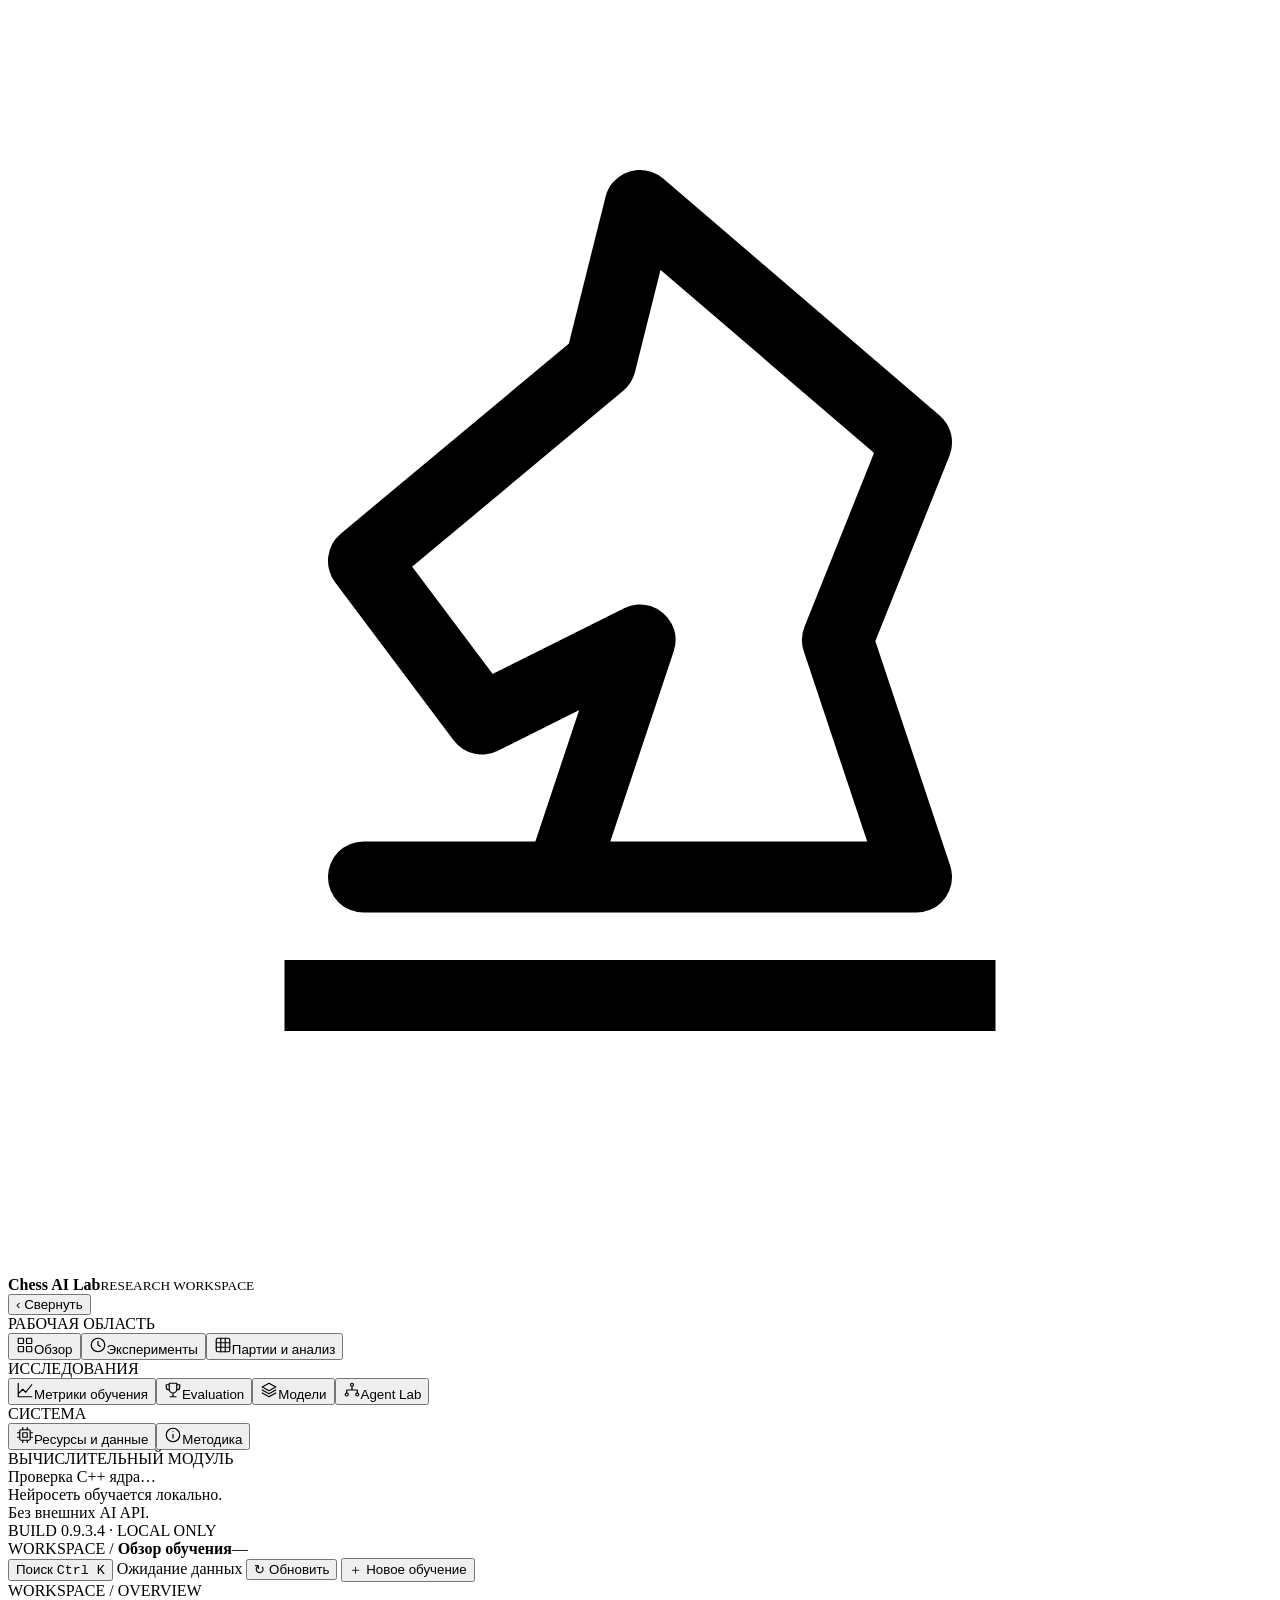
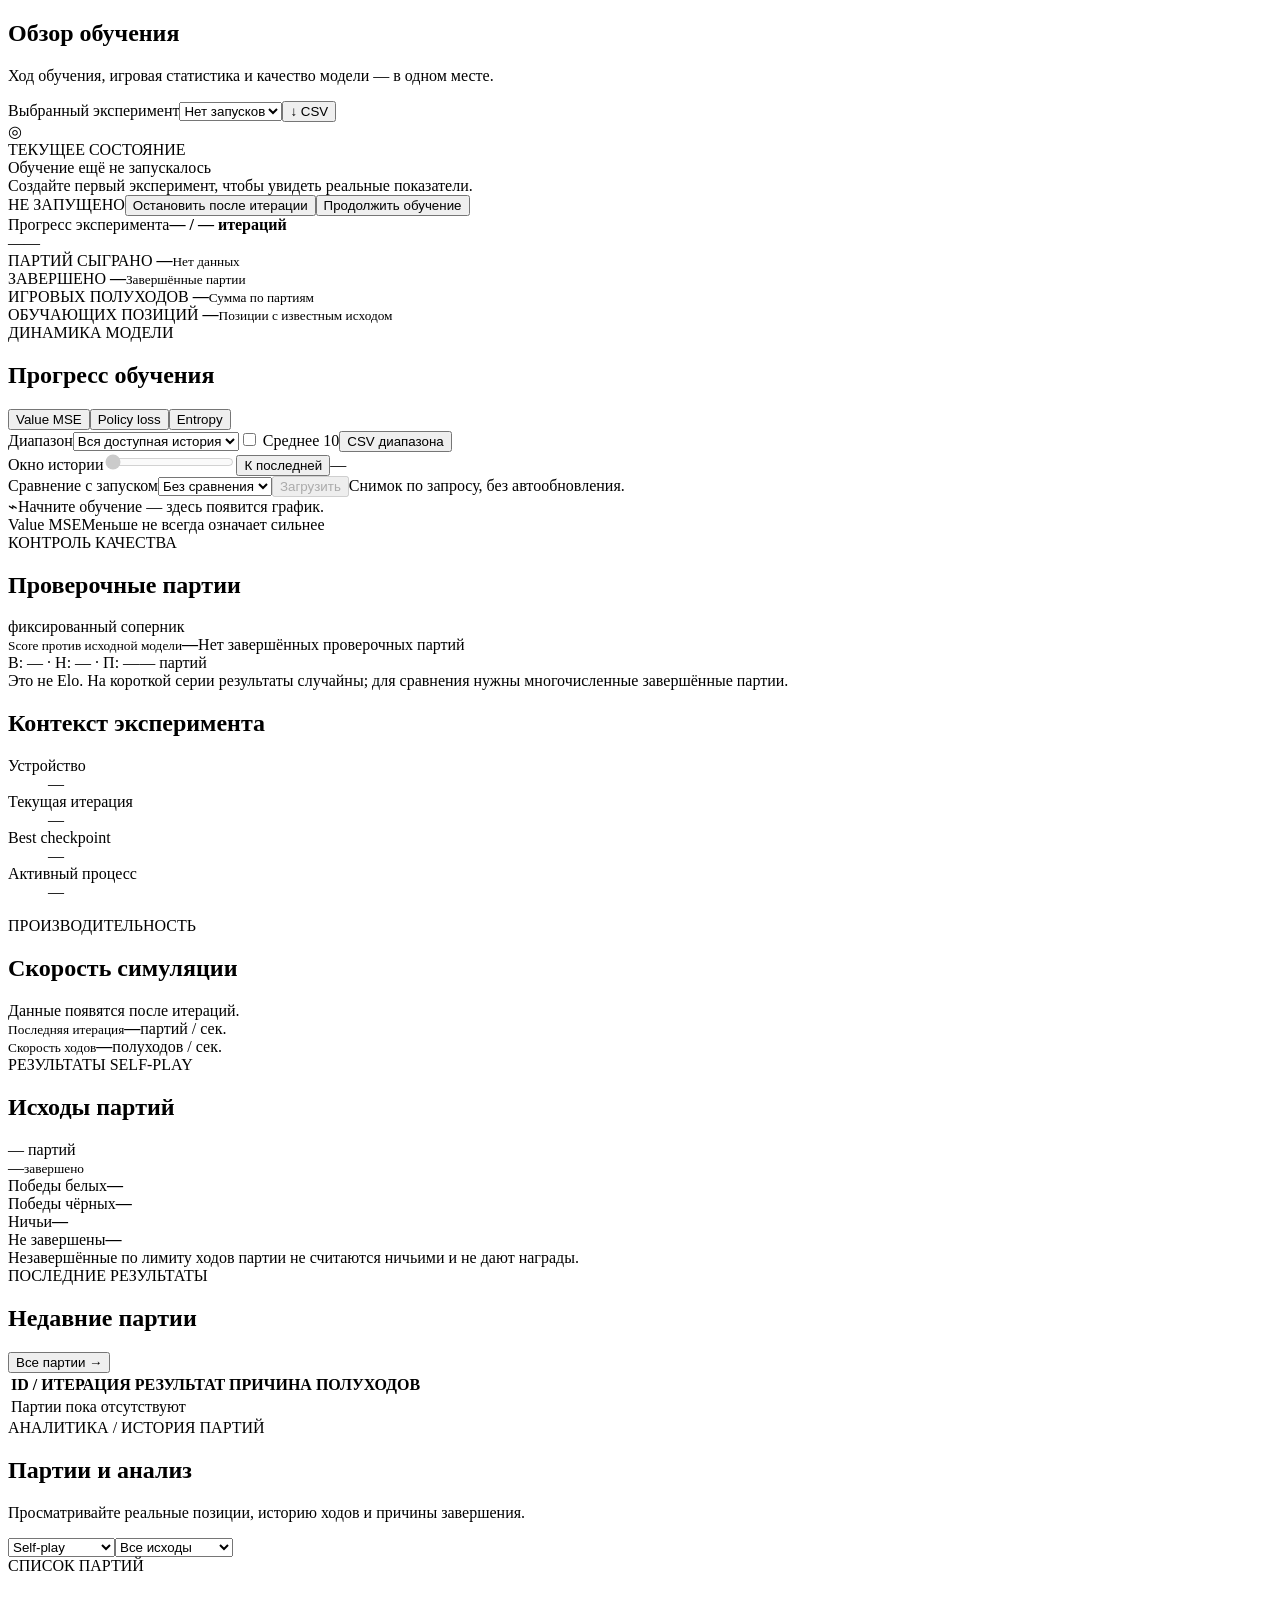
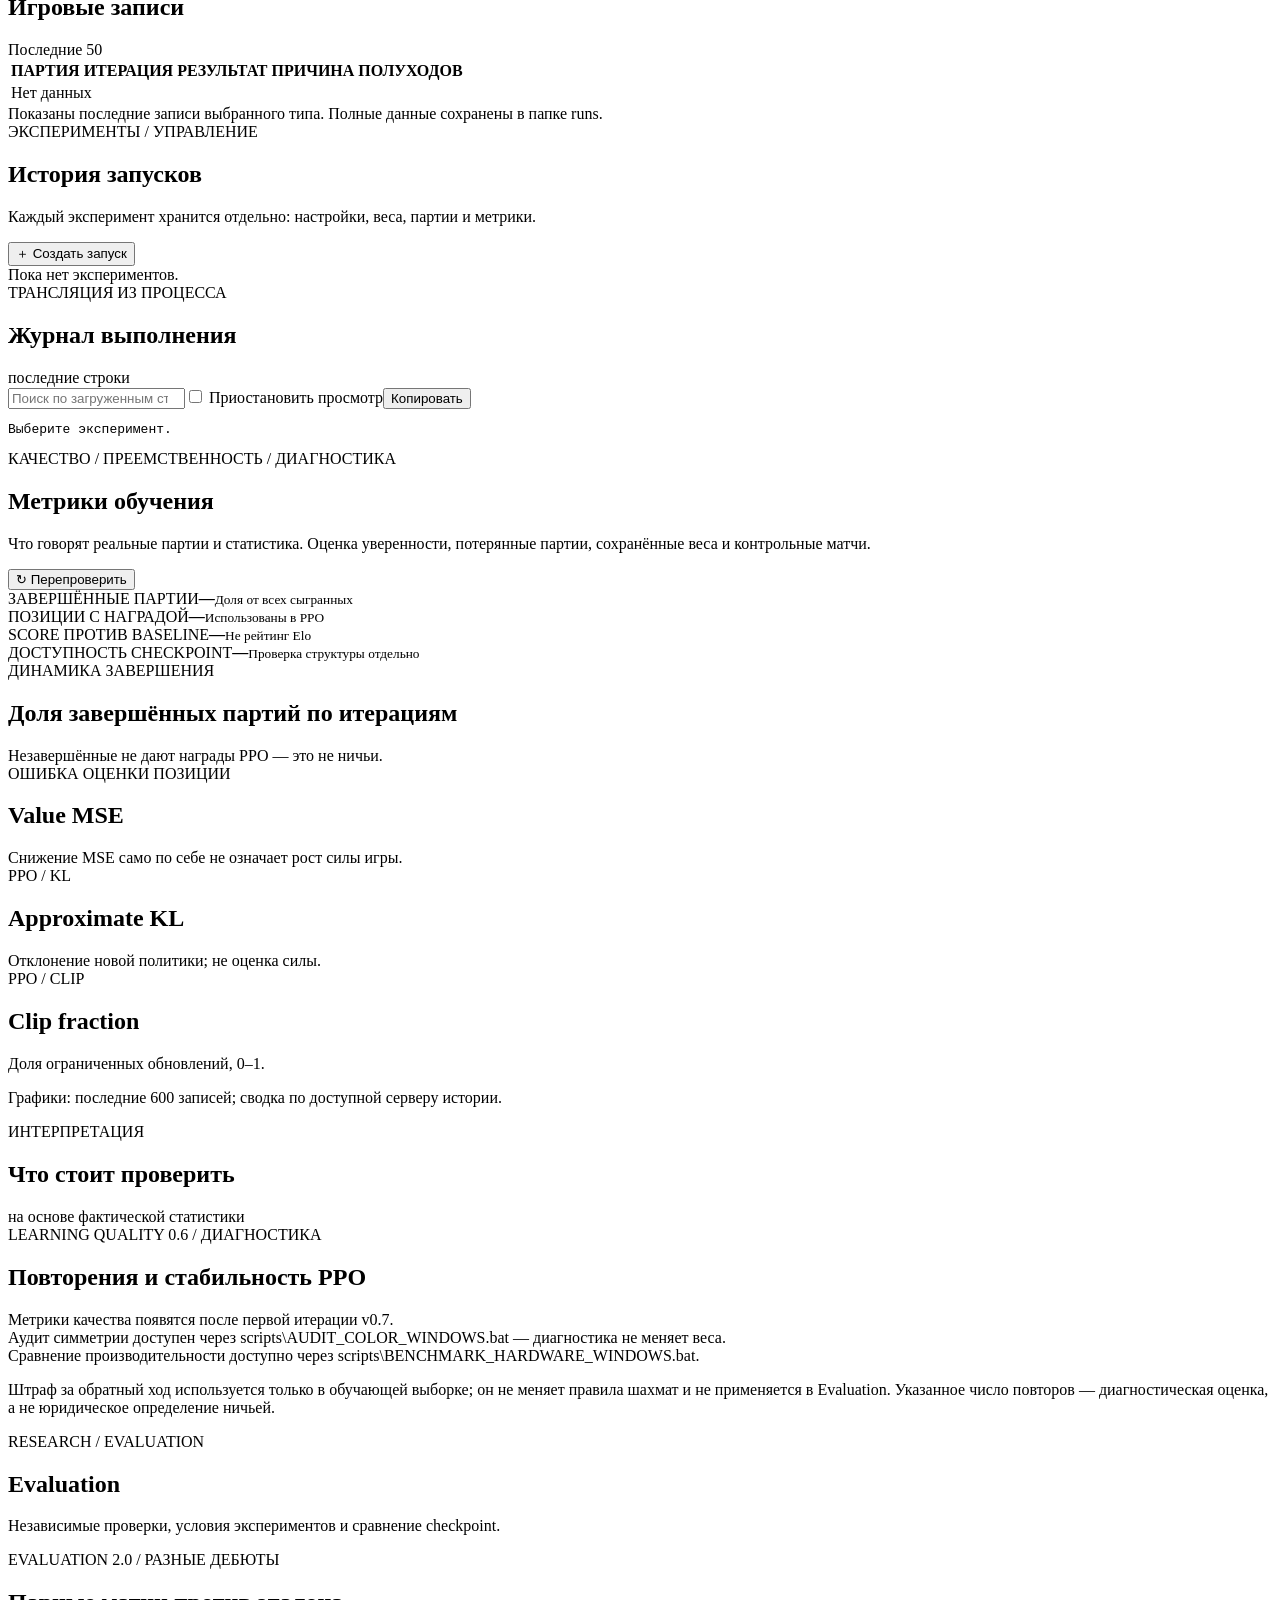
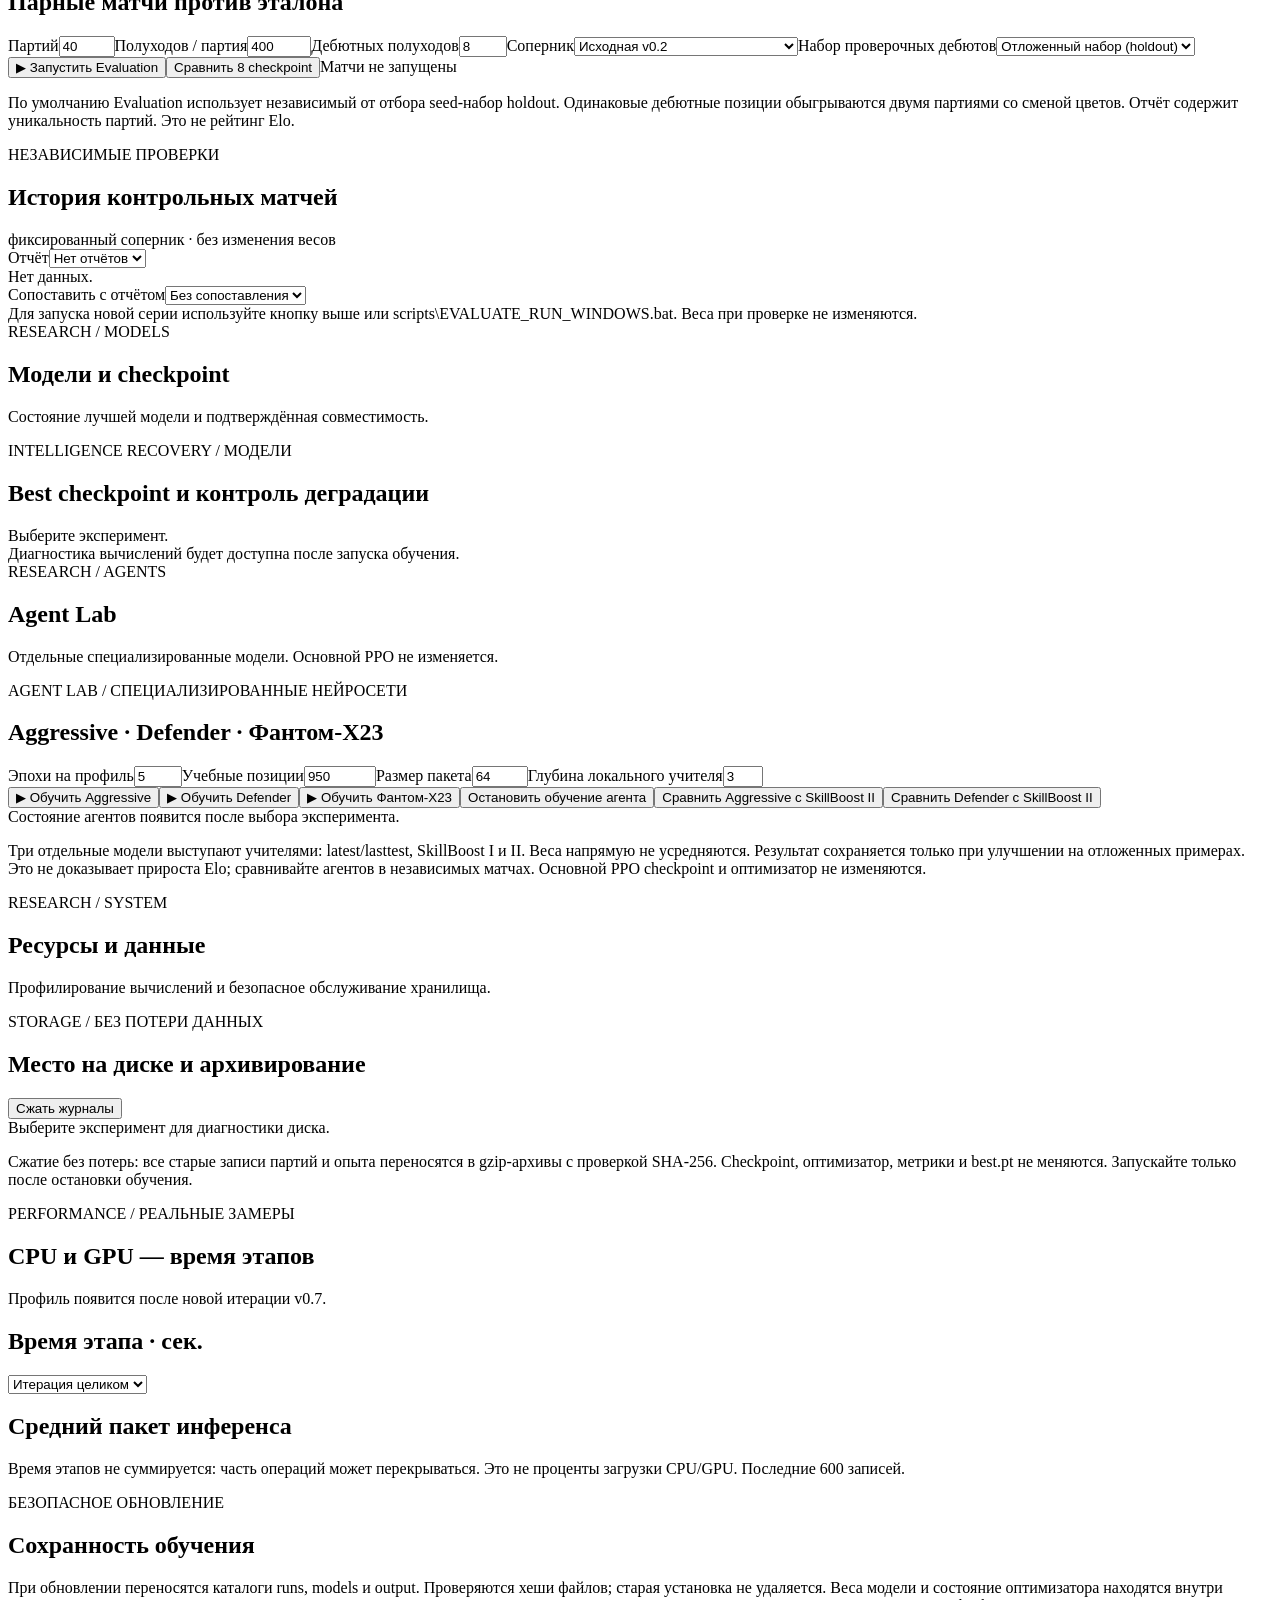
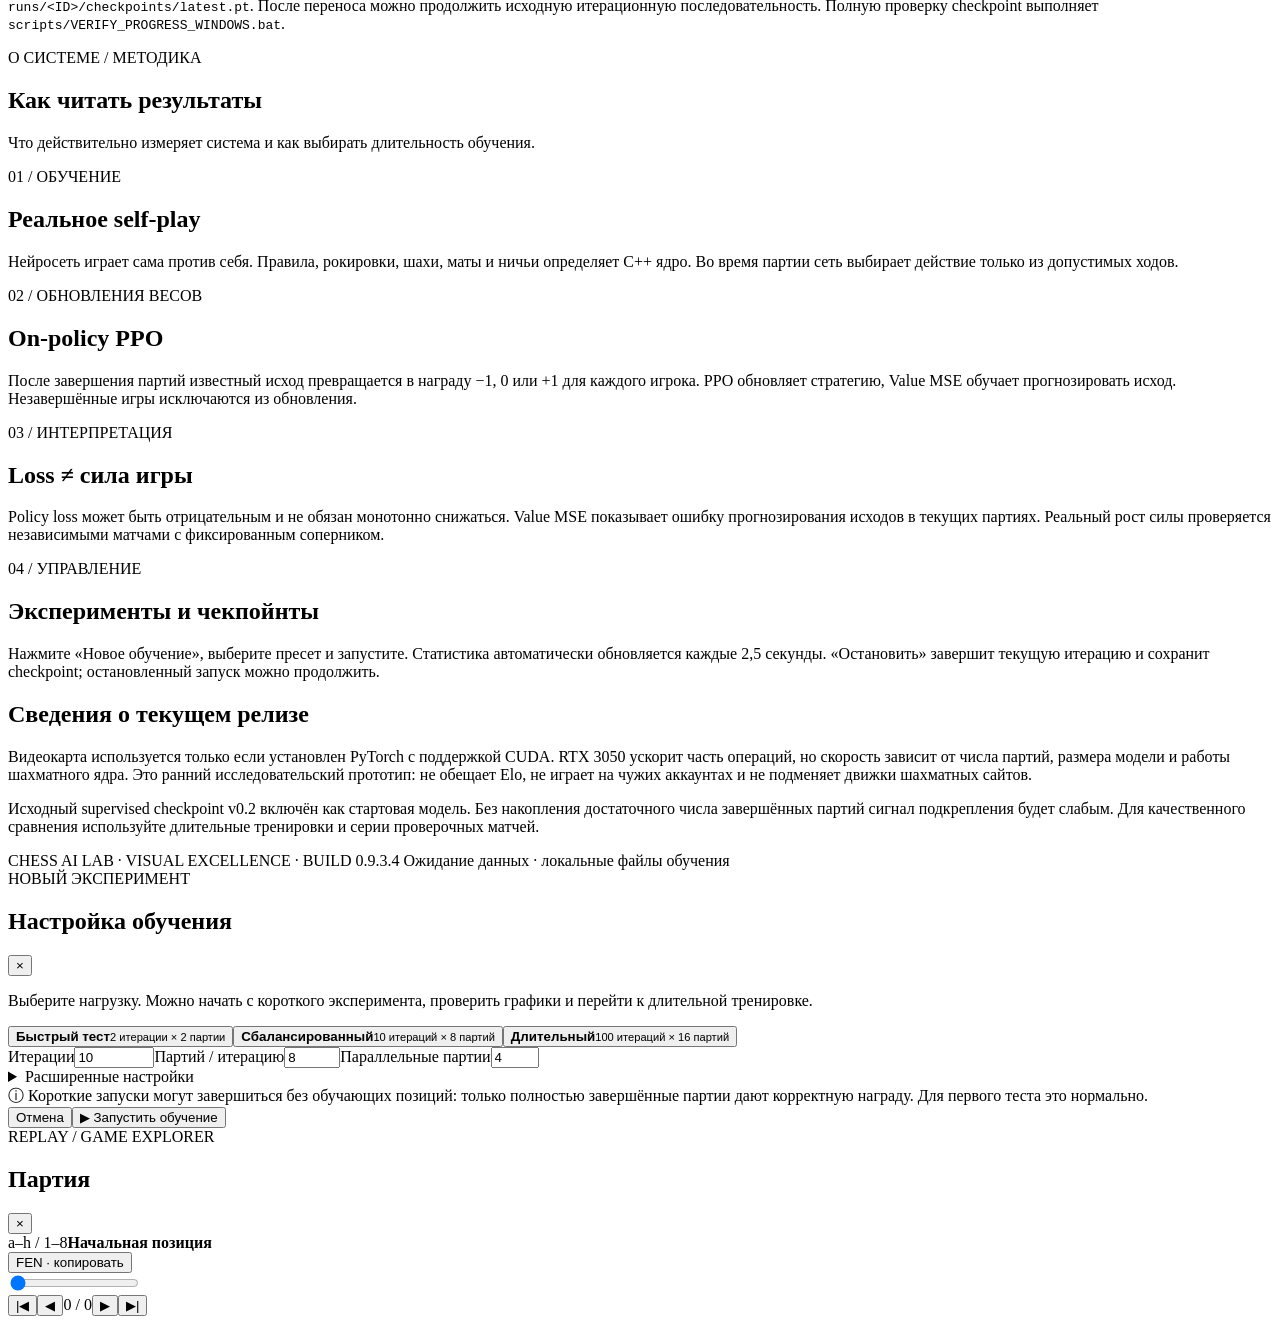
==== commit 2a921072: "Add side-by-side Evaluation comparison with data integrity checks" ====
--- a/dashboard/ui/index.html
+++ b/dashboard/ui/index.html
@@ -95,7 +95,7 @@
         <div class="form-grid"><label>Партий<input type="number" id="eval-games" min="8" max="500" step="2" value="40"></label><label>Полуходов / партия<input type="number" id="eval-plies" min="20" max="1500" value="400"></label><label>Дебютных полуходов<input type="number" id="eval-openings" min="0" max="16" value="8"></label><label>Соперник<select id="eval-opponent"><option value="baseline">Исходная v0.2</option><option value="best">Лучший сохранённый checkpoint</option></select></label><label>Набор проверочных дебютов<select id="eval-suite"><option value="holdout">Отложенный набор (holdout)</option><option value="selection">Набор отбора (selection)</option></select></label></div>
         <button class="button primary" id="start-evaluation">▶ Запустить Evaluation</button><button class="button subtle" id="start-tournament">Сравнить 8 checkpoint</button><span class="subtle-count" id="eval-live">Матчи не запущены</span><div id="tournament-ranking" class="diagnostic-list"></div>
         <p class="analysis-help">По умолчанию Evaluation использует независимый от отбора seed-набор holdout. Одинаковые дебютные позиции обыгрываются двумя партиями со сменой цветов. Отчёт содержит уникальность партий. Это не рейтинг Elo.</p></section>
-<section class="panel"><div class="panel-header"><div><div class="section-eyebrow">НЕЗАВИСИМЫЕ ПРОВЕРКИ</div><h2>История контрольных матчей</h2></div><span class="subtle-count">фиксированный соперник · без изменения весов</span></div><div class="eval-toolbar"><label for="evaluation-select">Отчёт</label><select id="evaluation-select"><option value="">Нет отчётов</option></select></div><div id="evaluation-detail" class="evaluation-detail">Нет данных.</div><div id="evaluation-history" class="diagnostic-list"></div><div class="insight-notice">Для запуска новой серии используйте кнопку выше или scripts\EVALUATE_RUN_WINDOWS.bat. Веса при проверке не изменяются.</div></section></div></section>
+<section class="panel"><div class="panel-header"><div><div class="section-eyebrow">НЕЗАВИСИМЫЕ ПРОВЕРКИ</div><h2>История контрольных матчей</h2></div><span class="subtle-count">фиксированный соперник · без изменения весов</span></div><div class="eval-toolbar"><label for="evaluation-select">Отчёт</label><select id="evaluation-select"><option value="">Нет отчётов</option></select></div><div id="evaluation-detail" class="evaluation-detail">Нет данных.</div><div class="eval-toolbar"><label for="evaluation-compare">Сопоставить с отчётом</label><select id="evaluation-compare"><option value="">Без сопоставления</option></select></div><div id="evaluation-comparison" class="evaluation-comparison"></div><div id="evaluation-history" class="diagnostic-list"></div><div class="insight-notice">Для запуска новой серии используйте кнопку выше или scripts\EVALUATE_RUN_WINDOWS.bat. Веса при проверке не изменяются.</div></section></div></section>
 <section class="screen hidden" id="screen-models"><div class="page-heading"><div><div class="eyebrow">RESEARCH / MODELS</div><h1>Модели и checkpoint</h1><p class="lead">Состояние лучшей модели и подтверждённая совместимость.</p></div></div><section class="panel"><div class="panel-header"><div><div class="section-eyebrow">INTELLIGENCE RECOVERY / МОДЕЛИ</div><h2>Best checkpoint и контроль деградации</h2></div></div><div id="best-status" class="diagnostic-list">Выберите эксперимент.</div><div id="gpu-info" class="insight-notice">Диагностика вычислений будет доступна после запуска обучения.</div></section></section>
 <section class="screen hidden" id="screen-agents"><div class="page-heading"><div><div class="eyebrow">RESEARCH / AGENTS</div><h1>Agent Lab</h1><p class="lead">Отдельные специализированные модели. Основной PPO не изменяется.</p></div></div><section class="panel" id="agent-studio-panel"><div class="panel-header"><div><div class="section-eyebrow">AGENT LAB / СПЕЦИАЛИЗИРОВАННЫЕ НЕЙРОСЕТИ</div><h2>Aggressive · Defender · Фантом-X23</h2></div></div>
         <div class="form-grid"><label>Эпохи на профиль<input id="agent-epochs" type="number" min="1" max="30" value="5"></label><label>Учебные позиции<input id="agent-rows" type="number" min="24" max="15000" value="950"></label><label>Размер пакета<input id="agent-batch" type="number" min="8" max="512" value="64"></label><label>Глубина локального учителя<input id="agent-depth" type="number" min="1" max="4" value="3"></label></div>
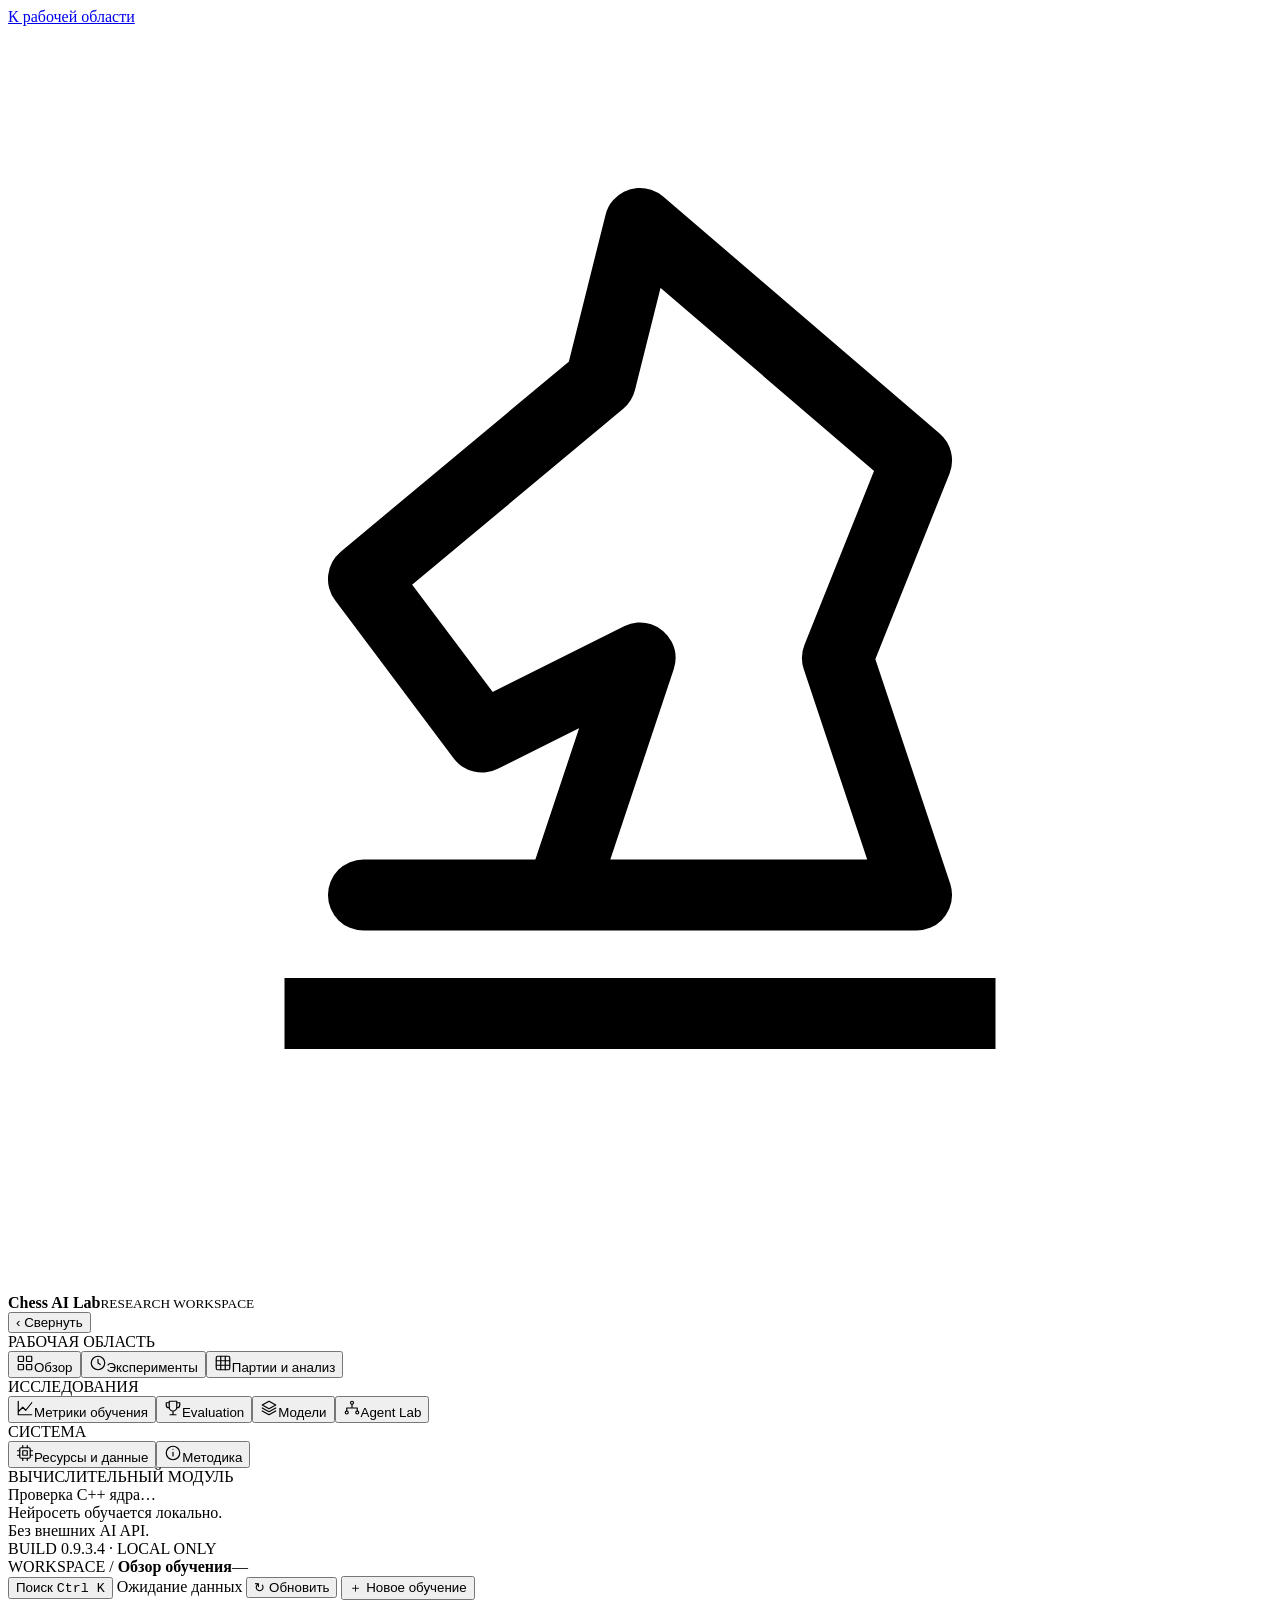
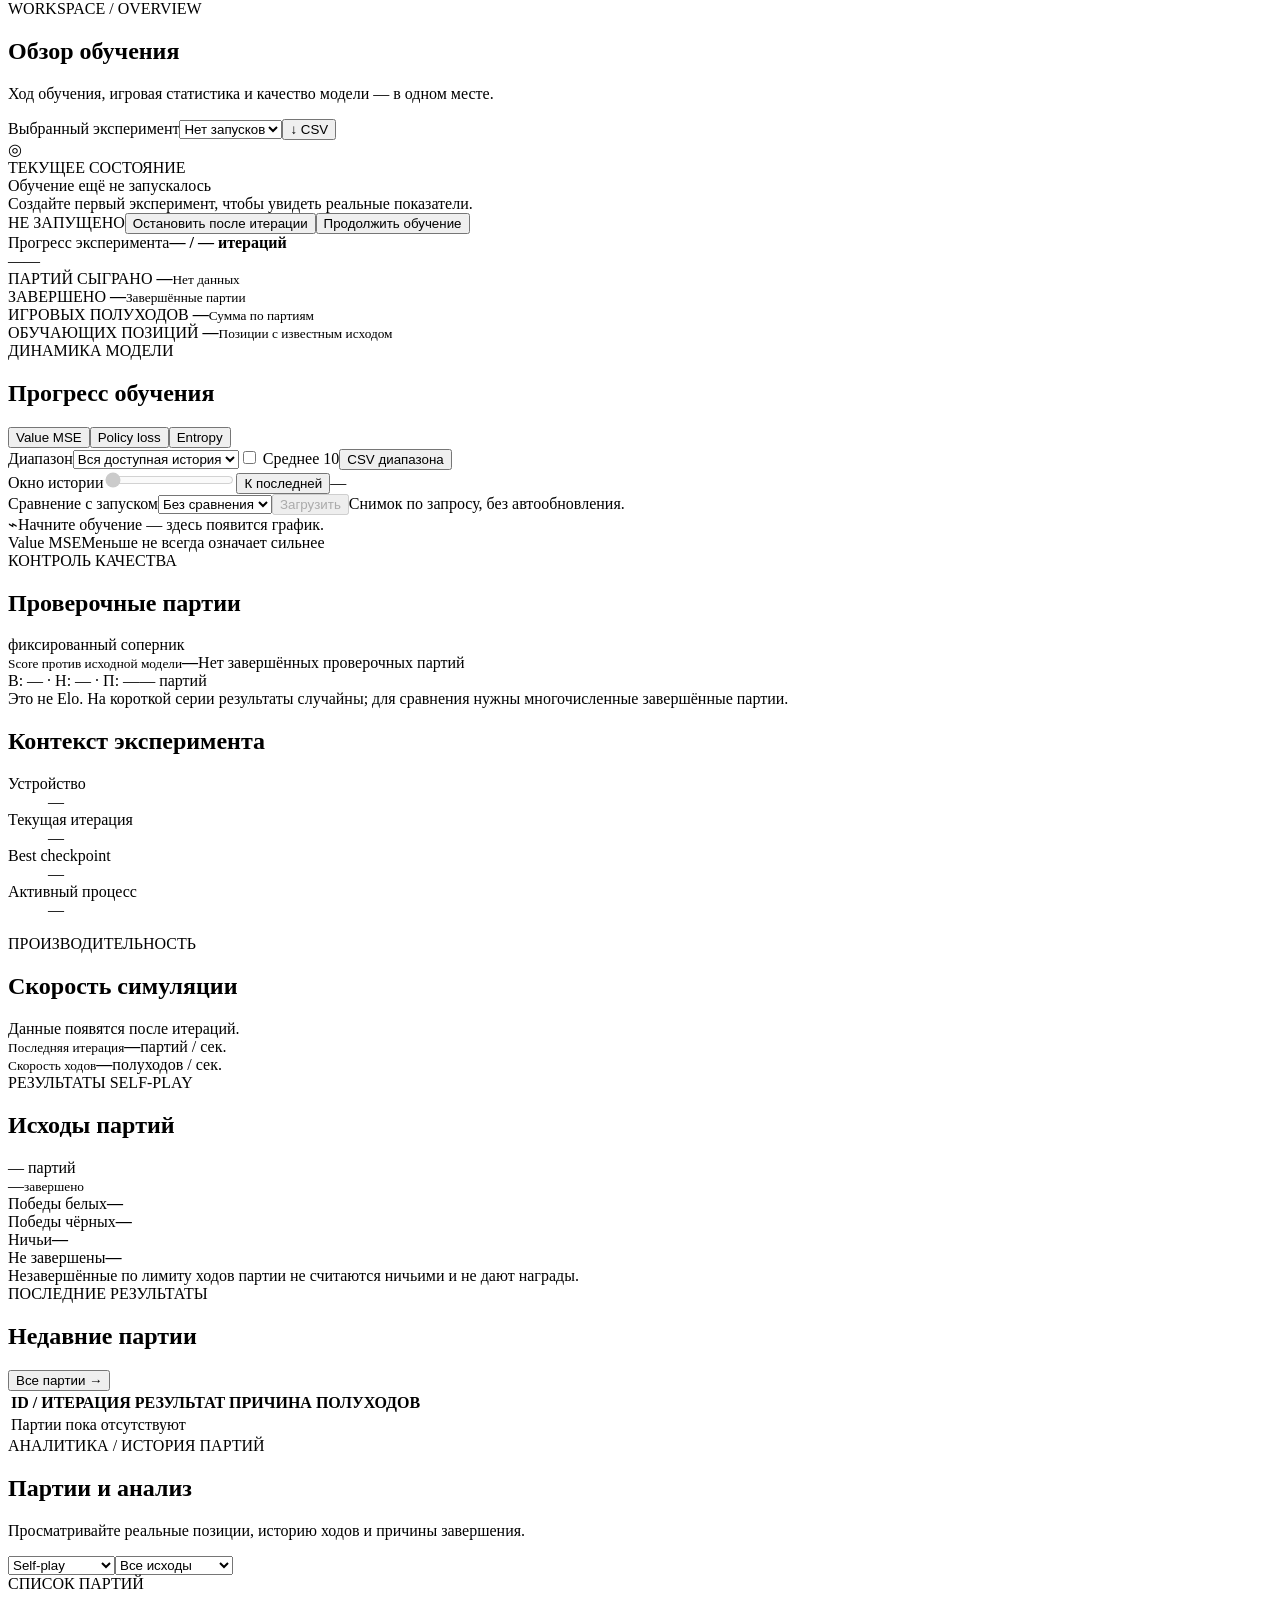
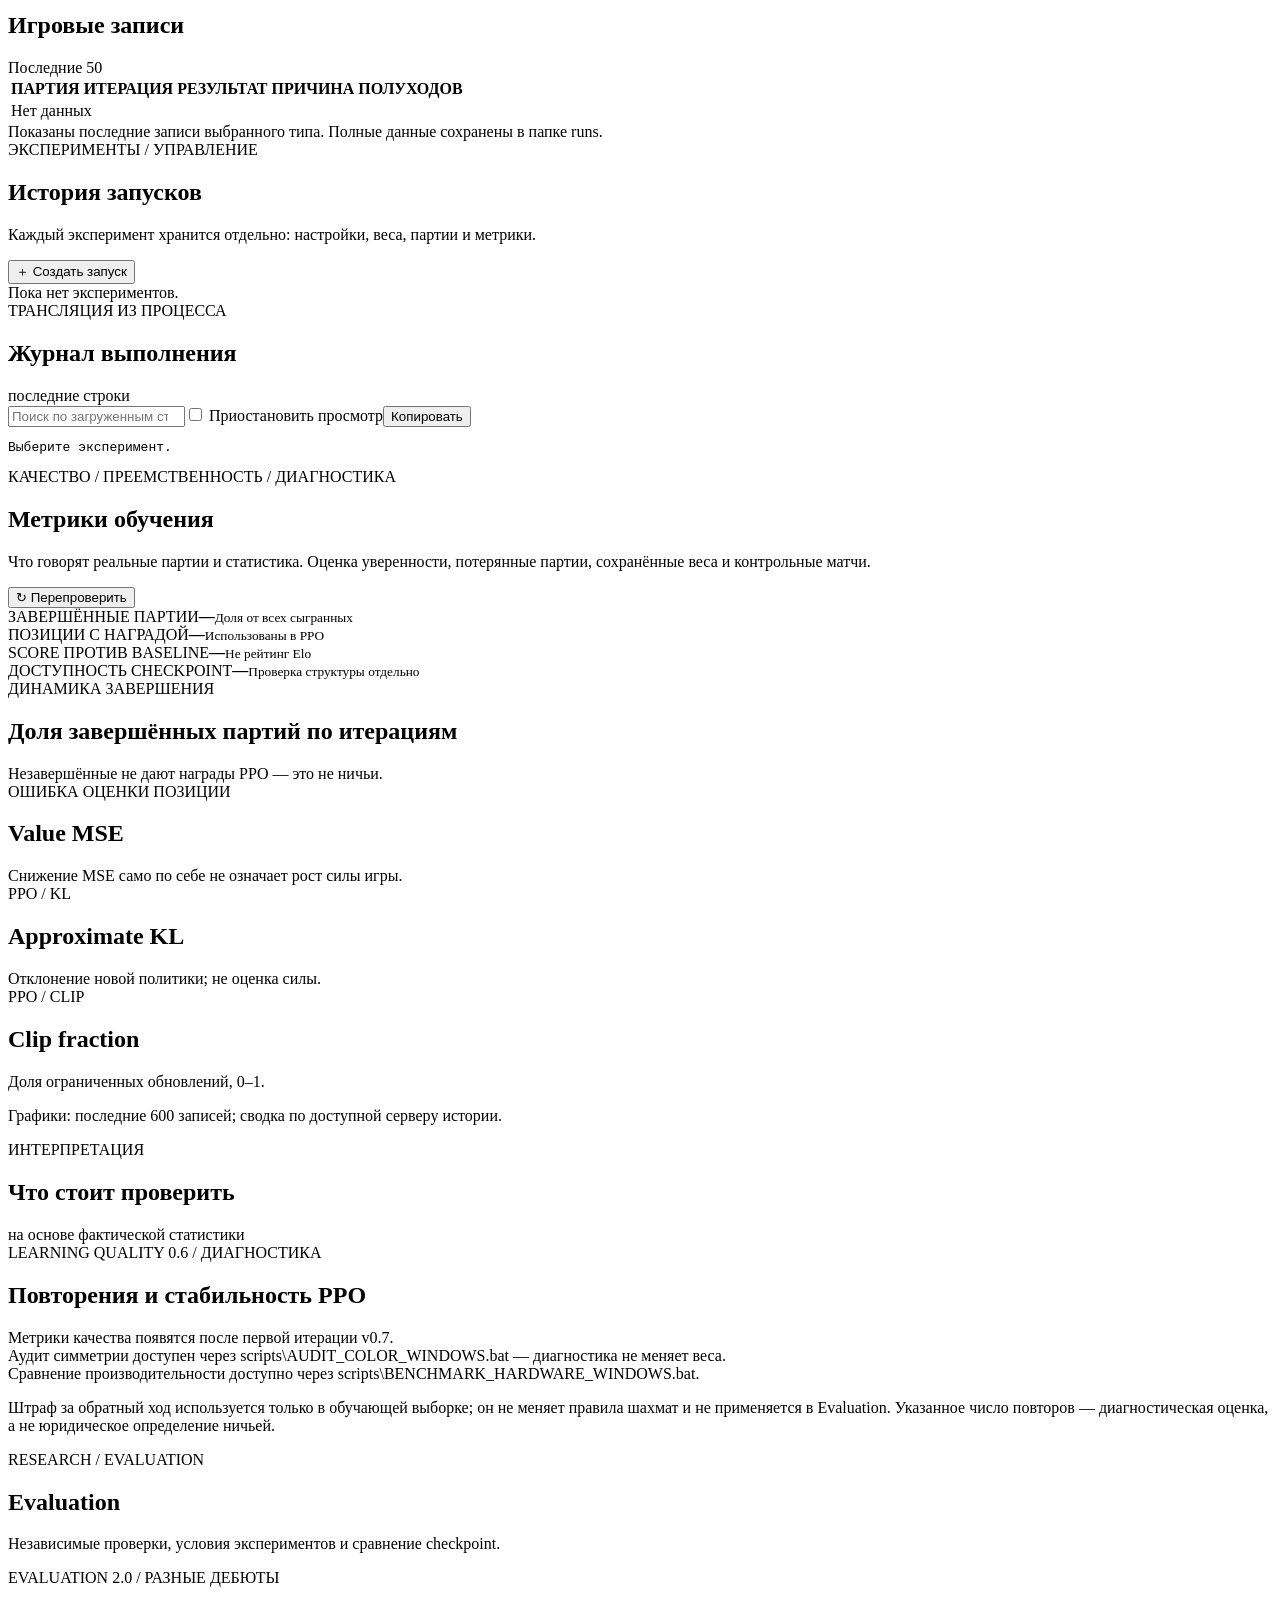
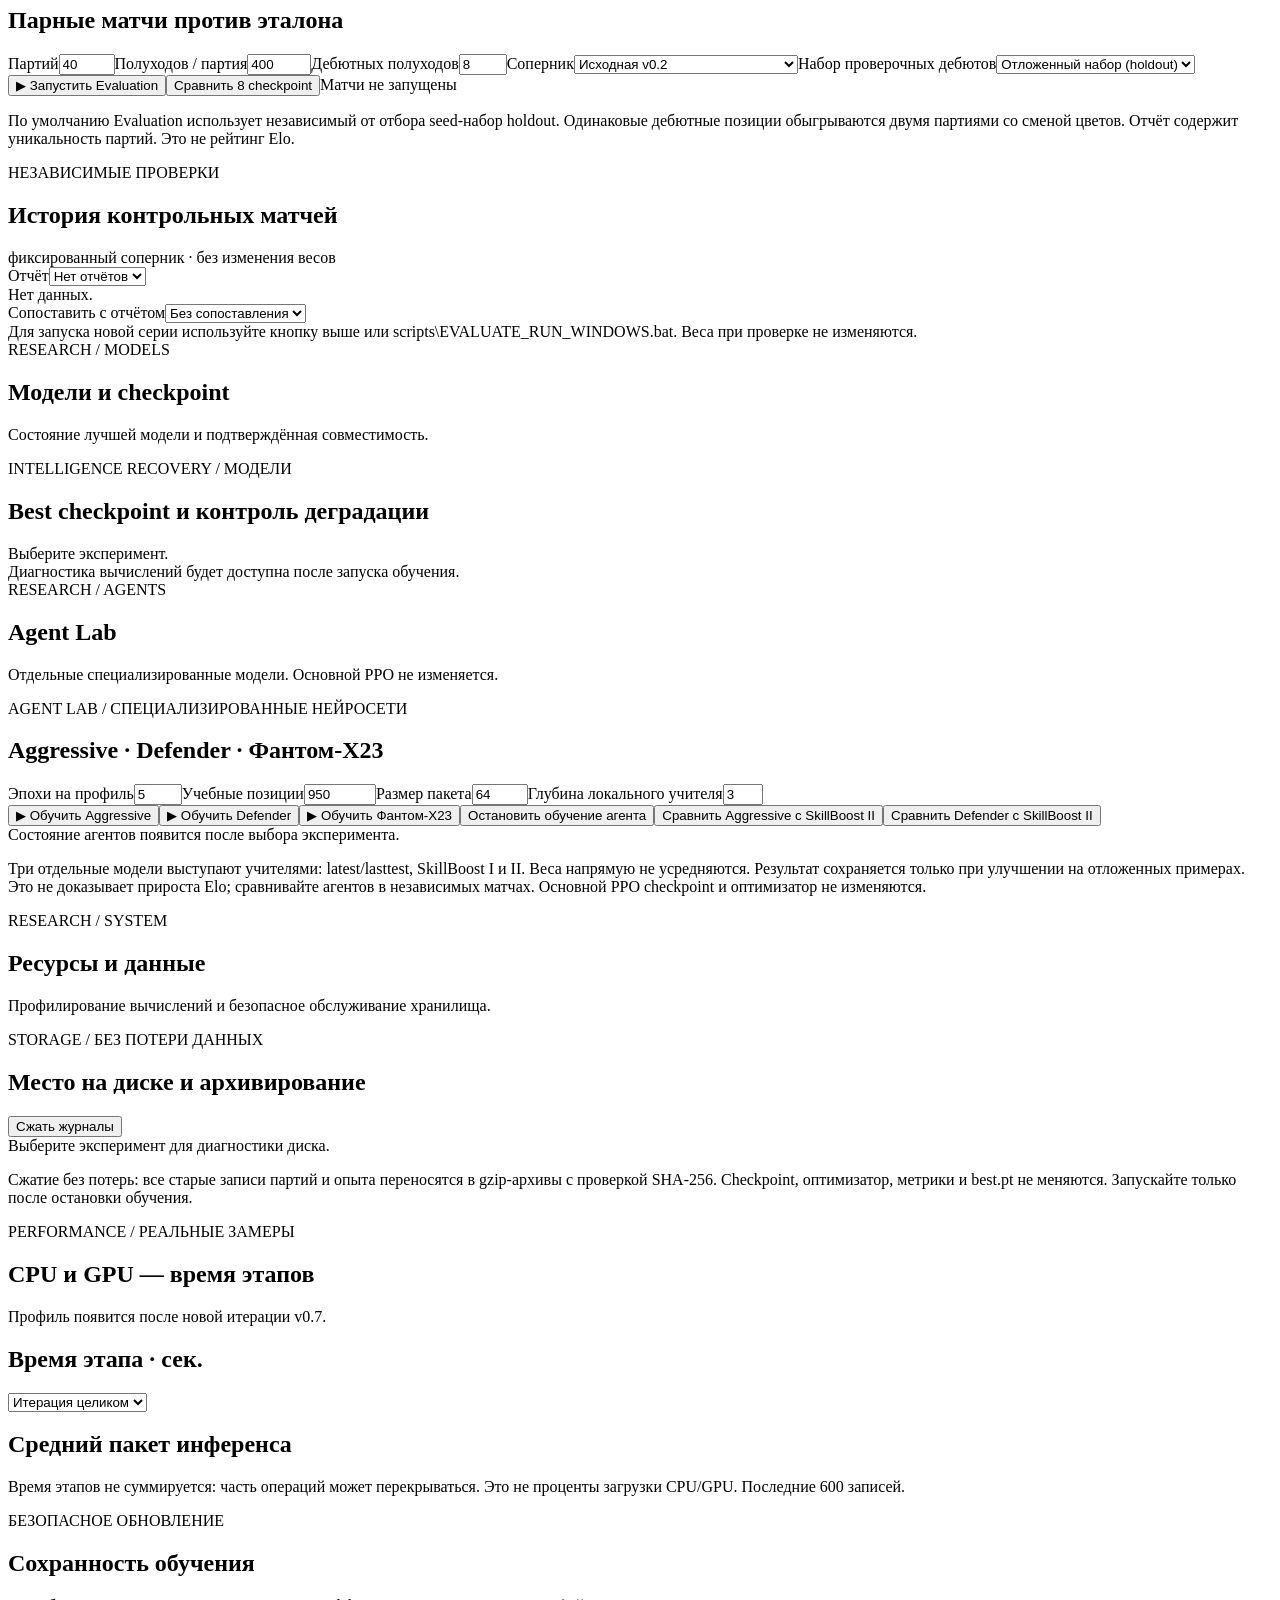
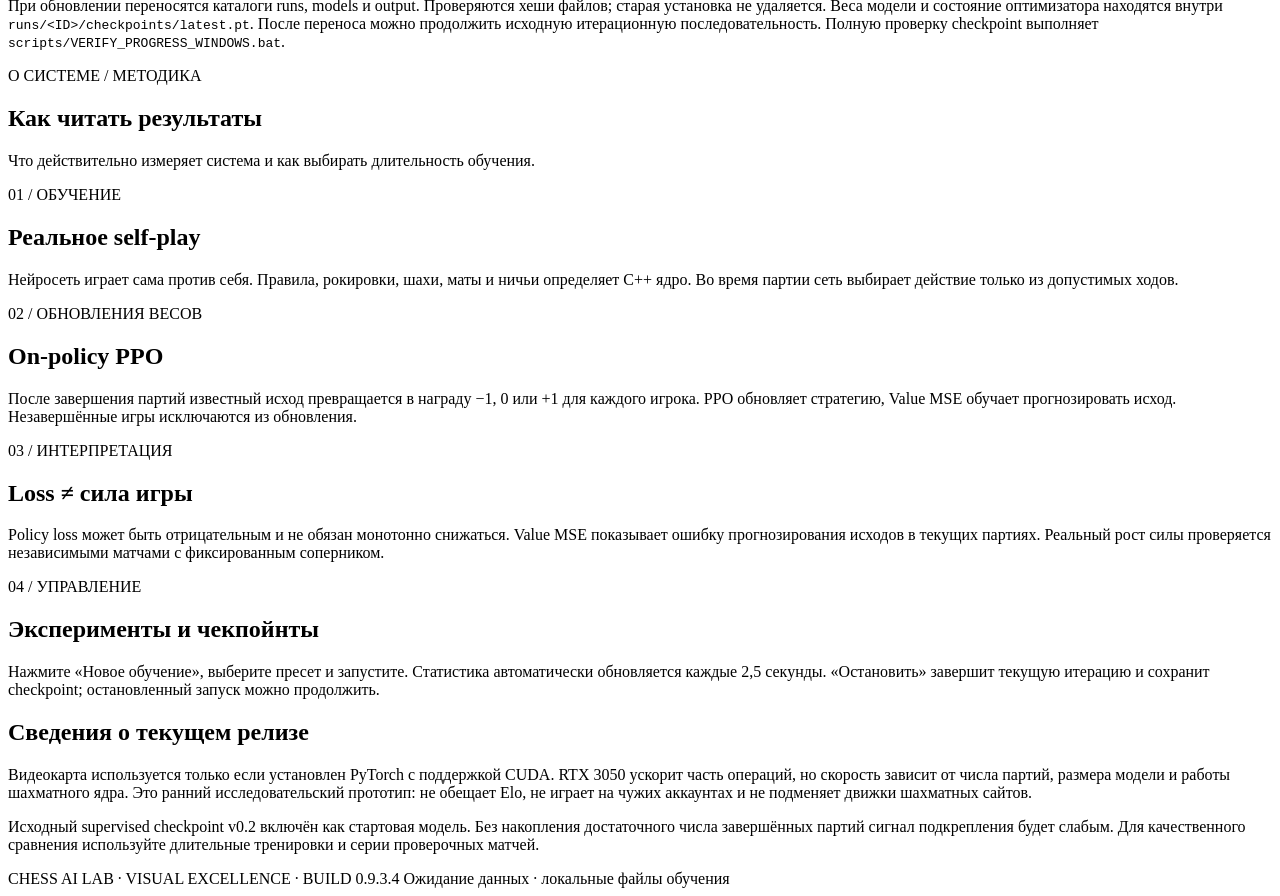
==== commit 7613fc1a: "Premium Interaction & UX: accessible dialogs, replay and persisted workspace" ====
--- a/dashboard/ui/index.html
+++ b/dashboard/ui/index.html
@@ -5,9 +5,9 @@
 <meta name="viewport" content="width=device-width, initial-scale=1">
 <meta name="theme-color" content="#000000">
 <title>Chess AI Lab · Research Workspace</title>
-<link rel="stylesheet" href="/static/styles.css?v=advanced-analytics">
+<link rel="stylesheet" href="/static/styles.css?v=premium-ux">
 </head>
-<body>
+<body><a class="skip-link" href="#main-workspace">К рабочей области</a>
 <div class="shell">
   <aside class="sidebar">
     <div class="brand"><div class="brand-mark" aria-hidden="true"><svg viewBox="0 0 32 32" fill="none" stroke="currentColor" stroke-width="1.8"><path d="M7 25h18M9 22h14l-2-6 2-5-7-6-1 4-6 5 3 4 4-2-2 6z" stroke-linejoin="round"/></svg></div><div><strong>Chess AI <span>Lab</span></strong><small>RESEARCH WORKSPACE</small></div></div>
@@ -33,7 +33,7 @@
         <button class="button primary" id="open-config">＋ Новое обучение</button>
       </div>
     </header>
-    <main id="main-workspace">
+    <main id="main-workspace" tabindex="-1">
       <section class="screen" id="screen-overview">
         <div class="page-heading">
           <div><div class="eyebrow">WORKSPACE / OVERVIEW</div><h1>Обзор обучения</h1>
@@ -112,11 +112,11 @@
   </div>
 </div>
 
-<div class="overlay hidden" id="config-overlay" aria-hidden="true"><div class="modal" role="dialog" aria-modal="true" aria-labelledby="config-title"><div class="modal-head"><div><div class="eyebrow">НОВЫЙ ЭКСПЕРИМЕНТ</div><h2 id="config-title">Настройка обучения</h2></div><button class="icon-button" id="close-config" aria-label="Закрыть">×</button></div><div class="modal-body"><p class="modal-desc">Выберите нагрузку. Можно начать с короткого эксперимента, проверить графики и перейти к длительной тренировке.</p><div class="presets"><button class="preset" data-preset="quick"><strong>Быстрый тест</strong><small>2 итерации × 2 партии</small></button><button class="preset chosen" data-preset="balanced"><strong>Сбалансированный</strong><small>10 итераций × 8 партий</small></button><button class="preset" data-preset="long"><strong>Длительный</strong><small>100 итераций × 16 партий</small></button></div><div class="form-grid"><label>Итерации<input type="number" id="c-iterations" min="1" max="100000" value="10"></label><label>Партий / итерацию<input type="number" id="c-games" min="1" max="512" value="8"></label><label>Параллельные партии<input type="number" id="c-parallel" min="1" max="64" value="4"></label></div><details class="advanced-config"><summary>Расширенные настройки</summary><div class="form-grid"><label>CPU-процессы Chess Core<input type="number" id="c-workers" min="1" max="8" value="2"></label><label>PPO batch size<input type="number" id="c-batch" min="1" max="2048" value="64"></label><label>Архивировать журналы каждые N итераций<input type="number" id="c-archive" min="0" max="1000" value="5"></label><label>Лимит полуходов<input type="number" id="c-plies" min="8" max="1500" value="240"></label><label>Температура ходов<input type="number" id="c-temp" min="0.2" max="3.0" step="0.1" value="1.1"></label><label>Проверочных партий<input type="number" id="c-arena" min="0" max="40" value="2"></label><label>Разнообразие дебютов (полуходы)<input type="number" id="c-opening" min="0" max="16" value="6"></label><label>Лига исторических моделей (%)<input type="number" id="c-league" min="0" max="100" step="5" value="25"></label><label>Штраф за обратный ход<input type="number" id="c-repeat" min="0" max="2" step="0.05" value="0.12"></label><label>Лимит PPO KL<input type="number" id="c-kl" min="0.001" max="2" step="0.005" value="0.035"></label></div></details><div class="notice"><span>ⓘ</span> Короткие запуски могут завершиться без обучающих позиций: только полностью завершённые партии дают корректную награду. Для первого теста это нормально.</div></div><div class="modal-foot"><span id="config-error" class="error-text" role="alert"></span><button class="button subtle" id="cancel-config">Отмена</button><button class="button primary" id="start-training">▶ Запустить обучение</button></div></div></div>
+<dialog class="workspace-dialog hidden" id="config-overlay" aria-labelledby="config-title"><div class="modal"><div class="modal-head"><div><div class="eyebrow">НОВЫЙ ЭКСПЕРИМЕНТ</div><h2 id="config-title">Настройка обучения</h2></div><button class="icon-button" id="close-config" aria-label="Закрыть">×</button></div><div class="modal-body"><p class="modal-desc">Выберите нагрузку. Можно начать с короткого эксперимента, проверить графики и перейти к длительной тренировке.</p><div class="draft-strip"><span id="draft-label">Настройки сохраняются в этом браузере</span><button class="button subtle" id="draft-reset">Сбросить</button></div><div class="presets"><button class="preset" data-preset="quick"><strong>Быстрый тест</strong><small>2 итерации × 2 партии</small></button><button class="preset chosen" data-preset="balanced"><strong>Сбалансированный</strong><small>10 итераций × 8 партий</small></button><button class="preset" data-preset="long"><strong>Длительный</strong><small>100 итераций × 16 партий</small></button></div><div class="form-grid"><label>Итерации<input type="number" id="c-iterations" required min="1" max="100000" value="10"></label><label>Партий / итерацию<input type="number" id="c-games" required min="1" max="512" value="8"></label><label>Параллельные партии<input type="number" id="c-parallel" required min="1" max="64" value="4"></label></div><details class="advanced-config"><summary>Расширенные настройки</summary><div class="form-grid"><label>CPU-процессы Chess Core<input type="number" id="c-workers" required min="1" max="8" value="2"></label><label>PPO batch size<input type="number" id="c-batch" required min="1" max="2048" value="64"></label><label>Архивировать журналы каждые N итераций<input type="number" id="c-archive" required min="0" max="1000" value="5"></label><label>Лимит полуходов<input type="number" id="c-plies" required min="8" max="1500" value="240"></label><label>Температура ходов<input type="number" id="c-temp" required min="0.2" max="3.0" step="0.1" value="1.1"></label><label>Проверочных партий<input type="number" id="c-arena" required min="0" max="40" value="2"></label><label>Разнообразие дебютов (полуходы)<input type="number" id="c-opening" required min="0" max="16" value="6"></label><label>Лига исторических моделей (%)<input type="number" id="c-league" required min="0" max="100" step="5" value="25"></label><label>Штраф за обратный ход<input type="number" id="c-repeat" required min="0" max="2" step="0.05" value="0.12"></label><label>Лимит PPO KL<input type="number" id="c-kl" required min="0.001" max="2" step="any" value="0.035"></label></div></details><div id="config-summary" class="config-summary" aria-live="polite"></div><div class="notice"><span>ⓘ</span> Короткие запуски могут завершиться без обучающих позиций: только полностью завершённые партии дают корректную награду. Для первого теста это нормально.</div></div><div class="modal-foot"><span id="config-error" class="error-text" role="alert"></span><button class="button subtle" id="cancel-config">Отмена</button><button class="button primary" id="start-training">▶ Запустить обучение</button></div></div></dialog>
 
-<div class="overlay hidden" id="game-overlay" aria-hidden="true"><div class="game-modal" role="dialog" aria-modal="true" aria-labelledby="game-modal-title"><div class="modal-head"><div><div class="eyebrow">REPLAY / GAME EXPLORER</div><h2 id="game-modal-title">Партия</h2></div><button id="close-game" class="icon-button" aria-label="Закрыть">×</button></div><div class="replay-content"><div class="replay-board-wrap"><div class="replay-board" id="replay-board" aria-label="Шахматная доска"></div><div class="board-footer"><span>a–h / 1–8</span><strong id="replay-turn">Начальная позиция</strong></div><div class="fen-row"><code id="replay-fen"></code><button class="button subtle" id="copy-fen">FEN · копировать</button></div></div><div class="replay-aside"><div class="replay-result" id="replay-result"></div><div class="replay-metadata" id="replay-metadata"></div><div class="move-list" id="replay-moves"></div><div class="replay-bottom"><input id="replay-range" type="range" min="0" max="0" value="0" aria-label="Позиция партии"><div class="replay-controls"><button id="replay-first" title="Начало">|◀</button><button id="replay-prev" title="Предыдущий ход">◀</button><span id="replay-step">0 / 0</span><button id="replay-next" title="Следующий ход">▶</button><button id="replay-last" title="Конец">▶|</button></div></div></div></div></div></div>
+<dialog class="workspace-dialog replay-dialog hidden" id="game-overlay" aria-labelledby="game-modal-title"><div class="game-modal"><div class="modal-head"><div><div class="eyebrow">REPLAY / GAME EXPLORER</div><h2 id="game-modal-title">Партия</h2></div><button id="close-game" class="icon-button" aria-label="Закрыть">×</button></div><div class="replay-content"><div class="replay-board-wrap"><div class="replay-toolbar"><button class="button subtle" id="replay-flip" aria-pressed="false">Повернуть доску</button><button class="button subtle" id="copy-uci">Копировать UCI</button></div><div class="replay-board" id="replay-board" role="img" aria-label="Шахматная доска" tabindex="0"></div><div class="board-footer"><span>a–h / 1–8</span><strong id="replay-turn">Начальная позиция</strong></div><div class="fen-row"><code id="replay-fen"></code><button class="button subtle" id="copy-fen">FEN · копировать</button></div></div><div class="replay-aside"><div class="replay-result" id="replay-result"></div><div class="replay-metadata" id="replay-metadata"></div><div class="move-list" id="replay-moves"></div><div class="replay-bottom"><div class="playback-toolbar"><button class="button secondary" id="replay-play" aria-pressed="false">Воспроизвести</button><label>Темп <select id="replay-speed"><option value="1200">0,8 хода/с</option><option value="600" selected>1,7 хода/с</option><option value="300">3,3 хода/с</option></select></label></div><input id="replay-range" type="range" min="0" max="0" value="0" aria-label="Позиция партии"><div class="replay-controls"><button id="replay-first" title="Начало">|◀</button><button id="replay-prev" title="Предыдущий ход">◀</button><span id="replay-step">0 / 0</span><button id="replay-next" title="Следующий ход">▶</button><button id="replay-last" title="Конец">▶|</button></div></div></div></div></div></dialog>
 <dialog class="action-dialog" id="resume-dialog" aria-labelledby="resume-title"><form id="resume-form"><div class="modal-head"><div><div class="eyebrow">TRAINING / RESUME</div><h2 id="resume-title">Продолжить обучение</h2></div><button class="icon-button" type="button" id="resume-close" aria-label="Закрыть">×</button></div><div class="modal-body"><p class="modal-desc" id="resume-context"></p><div class="form-grid"><label>Дополнительных итераций<input id="resume-iterations" type="number" min="1" max="100000" value="10" required></label><label>Лимит полуходов<input id="resume-plies" type="number" min="8" max="1500" required></label><label>Дебютных полуходов<input id="resume-openings" type="number" min="0" max="16" required></label><label>Параллельных партий<input id="resume-parallel" type="number" min="1" max="64" required></label><label>CPU-процессов<input id="resume-workers" type="number" min="1" max="8" required></label></div><p class="modal-desc">Продолжение восстанавливает существующий checkpoint. Новая сессия не создаётся.</p><p id="resume-error" class="error-text" role="alert"></p></div><div class="modal-foot"><button class="button subtle" type="button" id="resume-cancel">Отмена</button><button class="button primary" id="resume-submit" type="submit">Продолжить</button></div></form></dialog>
 <dialog class="action-dialog" id="confirm-dialog" aria-labelledby="confirm-title"><form method="dialog"><div class="modal-head"><h2 id="confirm-title">Подтверждение действия</h2></div><div class="modal-body"><p id="confirm-message"></p></div><div class="modal-foot"><button class="button subtle" value="cancel" autofocus>Отмена</button><button class="button danger" value="confirm">Подтвердить</button></div></form></dialog>
-<dialog id="command-dialog" class="command-dialog"><div class="modal-head"><h2>Быстрый переход</h2><button class="icon-button" id="command-close" aria-label="Закрыть">×</button></div><div class="modal-body"><input id="command-search" type="search" placeholder="Название раздела…" aria-label="Поиск раздела"><div id="command-results"></div></div></dialog><div class="toast hidden" id="toast" role="status" aria-live="polite"></div>
-<script src="/static/analytics.js?v=1" defer></script><script src="/static/app.js?v=advanced-analytics" defer></script>
+<dialog id="command-dialog" class="command-dialog" aria-labelledby="command-title"><div class="modal-head"><h2 id="command-title">Командное меню</h2><button class="icon-button" id="command-close" aria-label="Закрыть">×</button></div><div class="modal-body"><input id="command-search" type="search" placeholder="Раздел или действие…" aria-label="Поиск раздела"><div id="command-results" aria-label="Результаты"></div><p class="command-hint">↑ ↓ выбор · Enter открыть · Esc закрыть</p></div></dialog><div class="toast hidden" id="toast" role="status" aria-live="polite"></div>
+<script src="/static/analytics.js?v=1" defer></script><script src="/static/ux.js?v=1" defer></script><script src="/static/app.js?v=premium-ux" defer></script>
 </body></html>
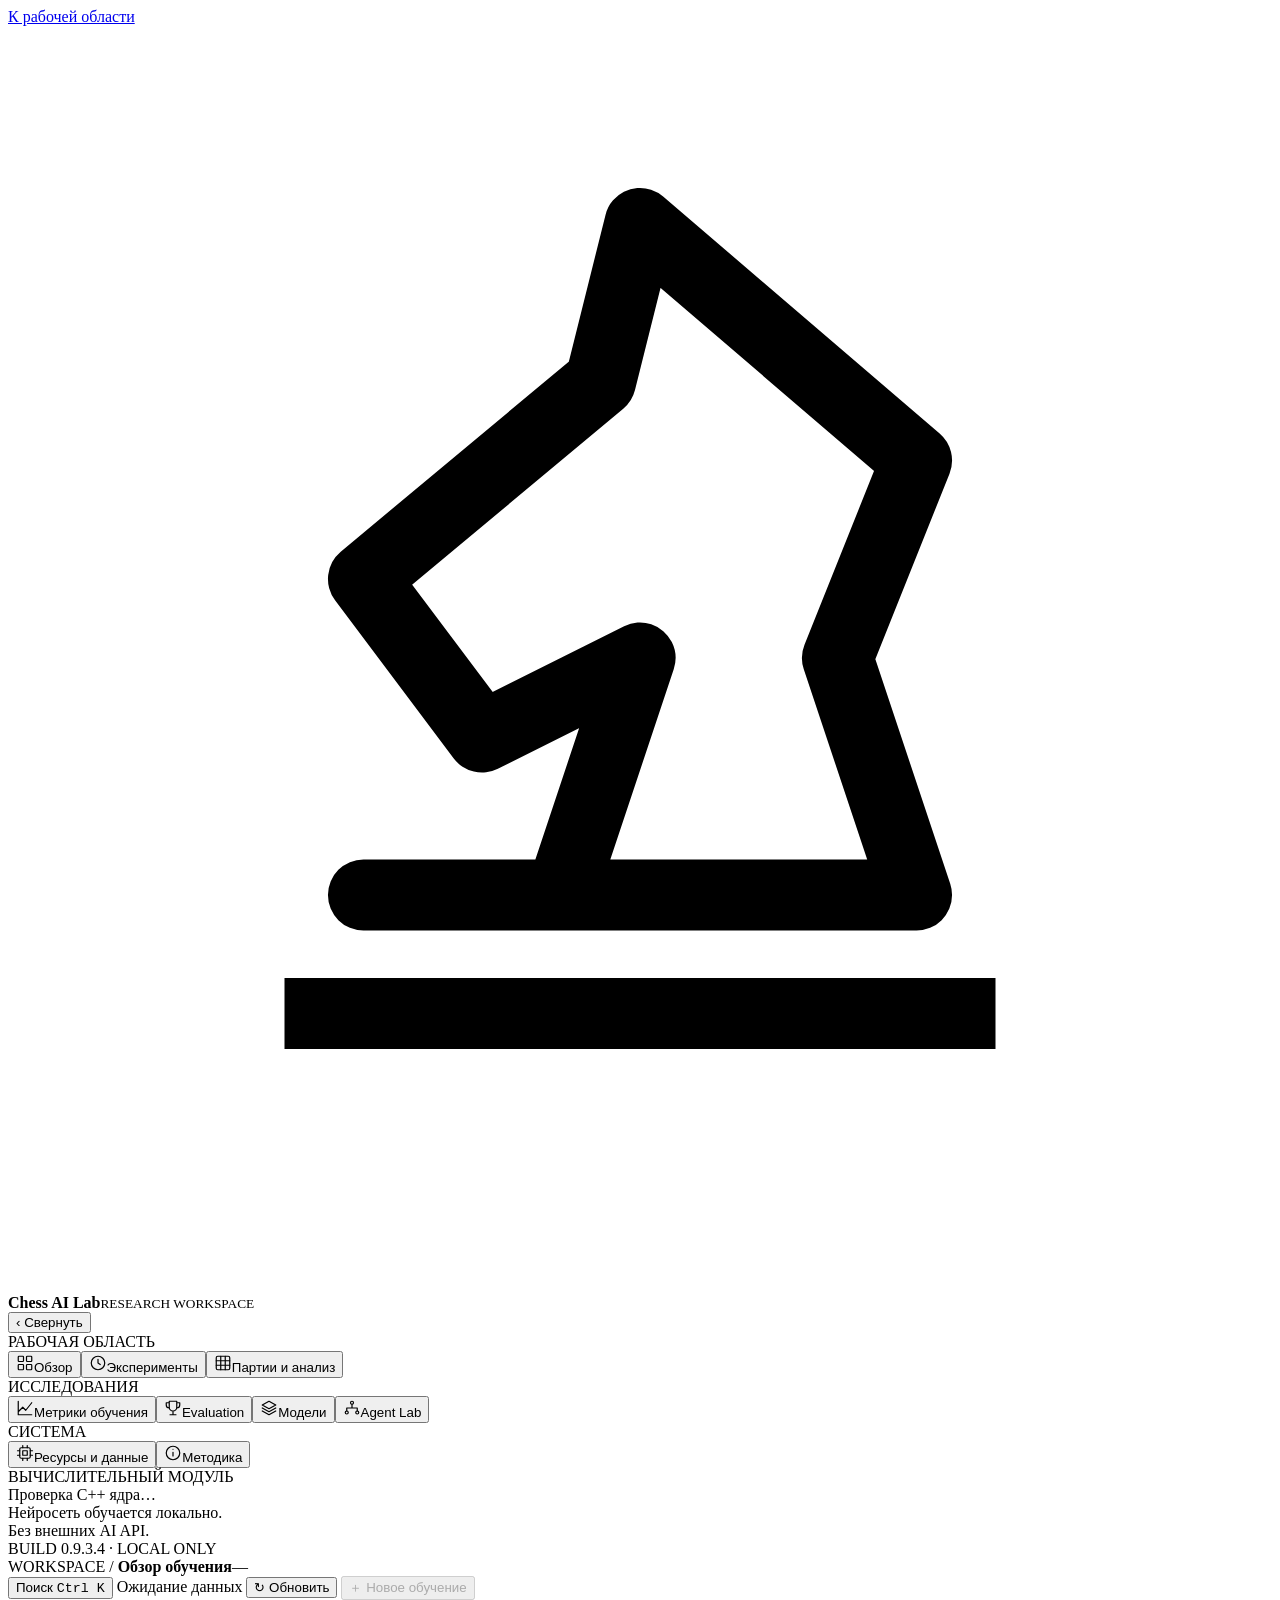
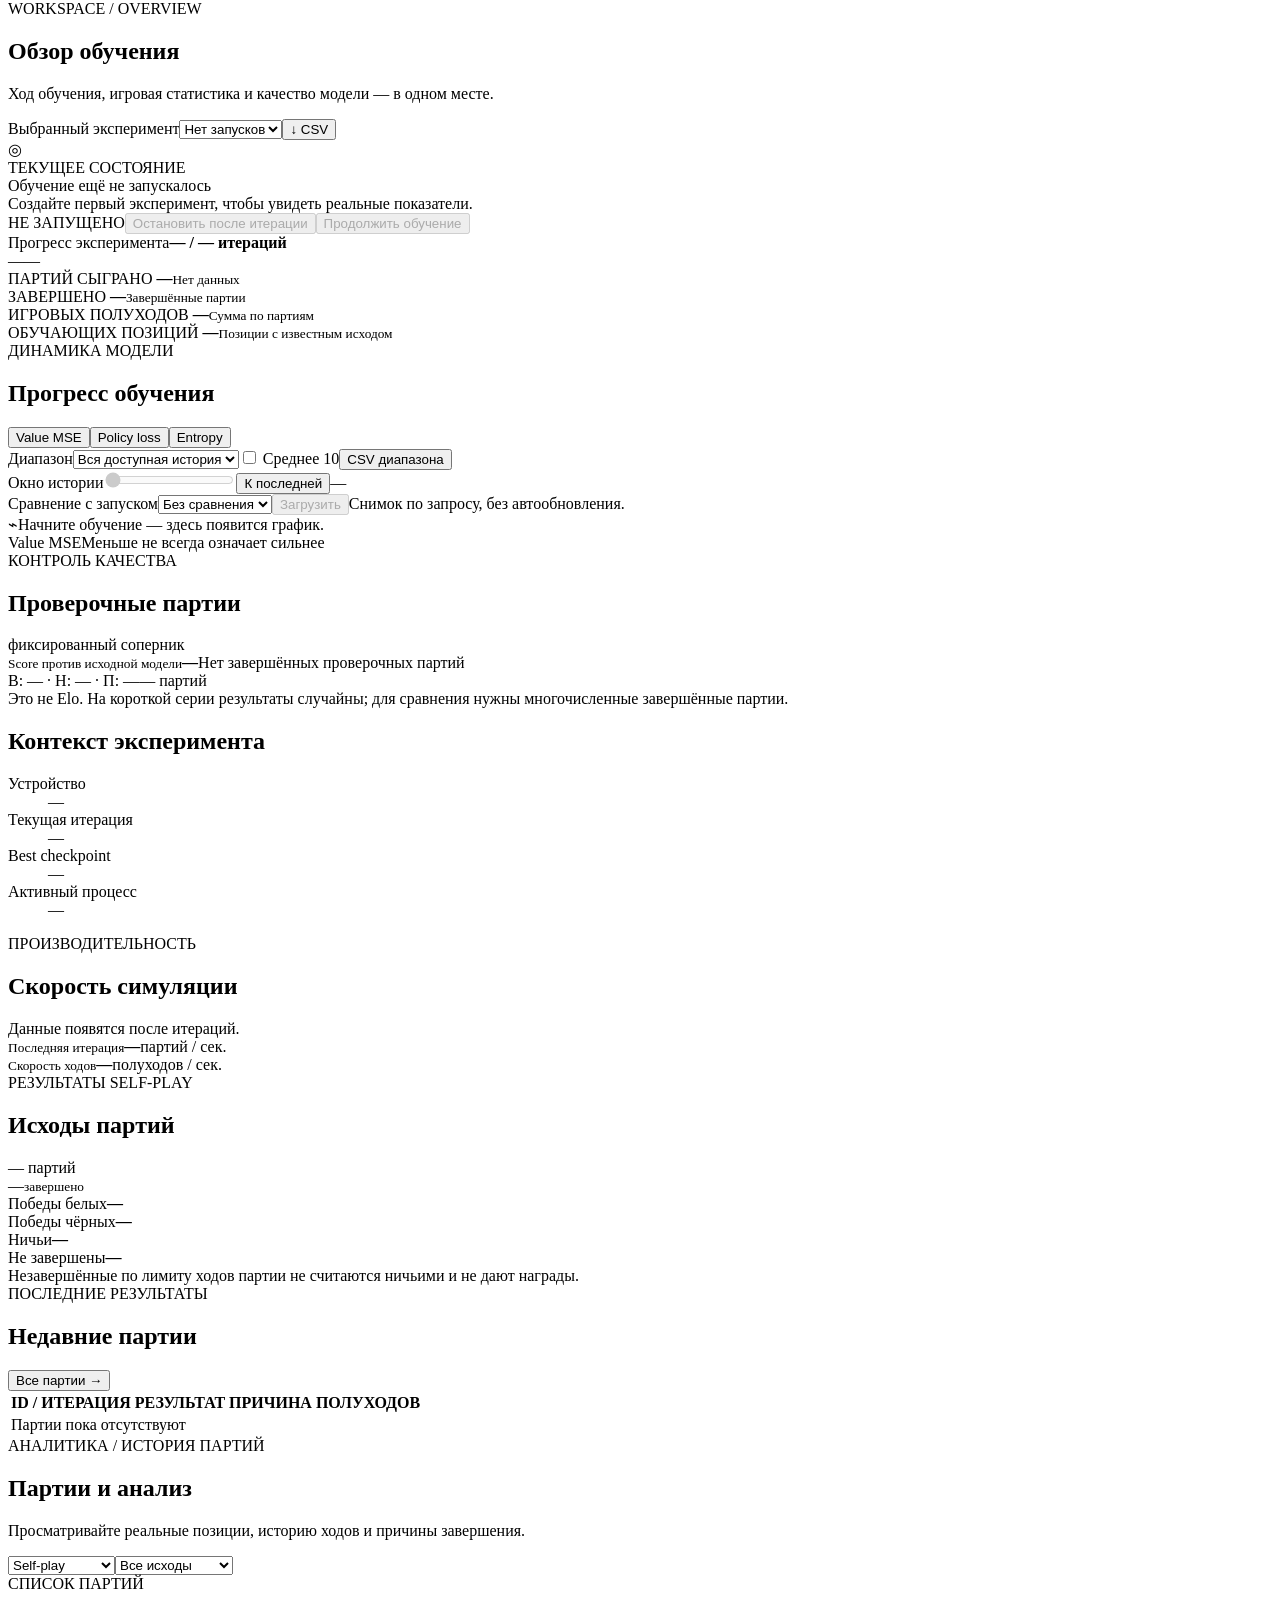
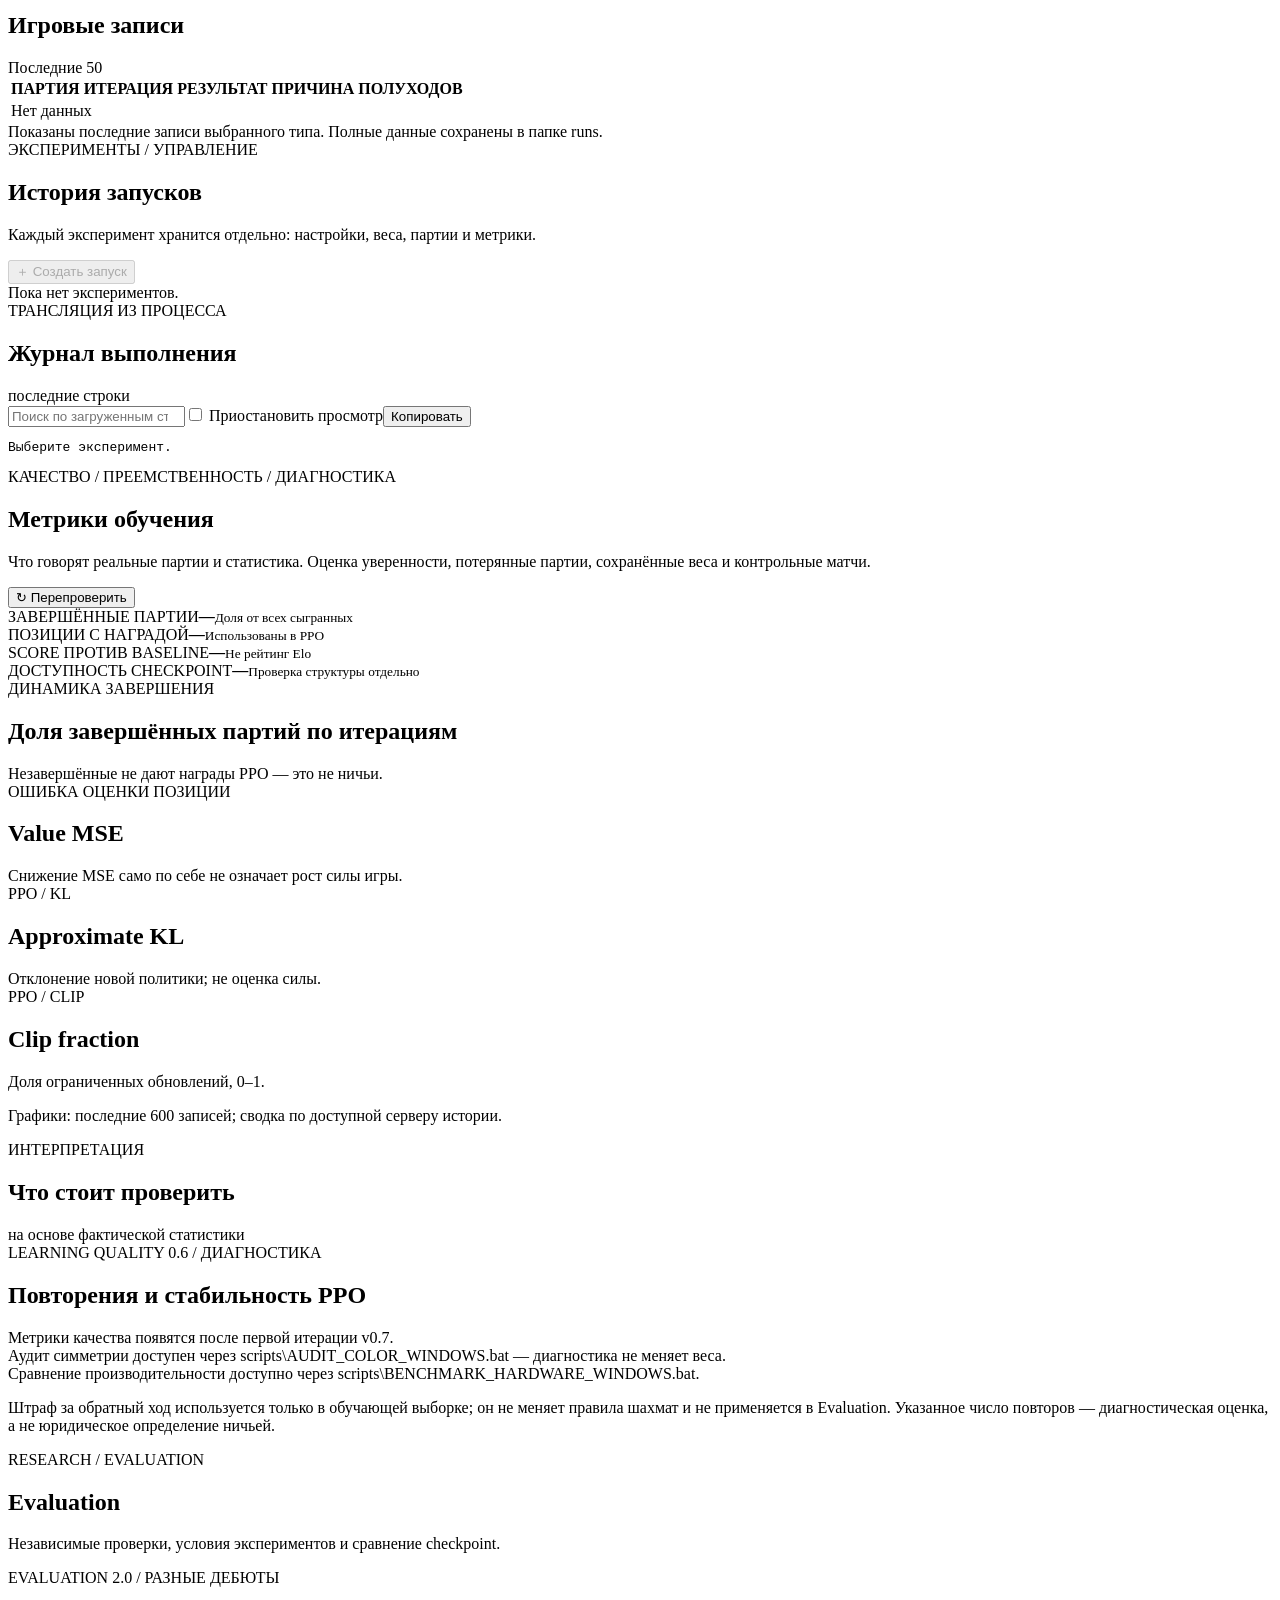
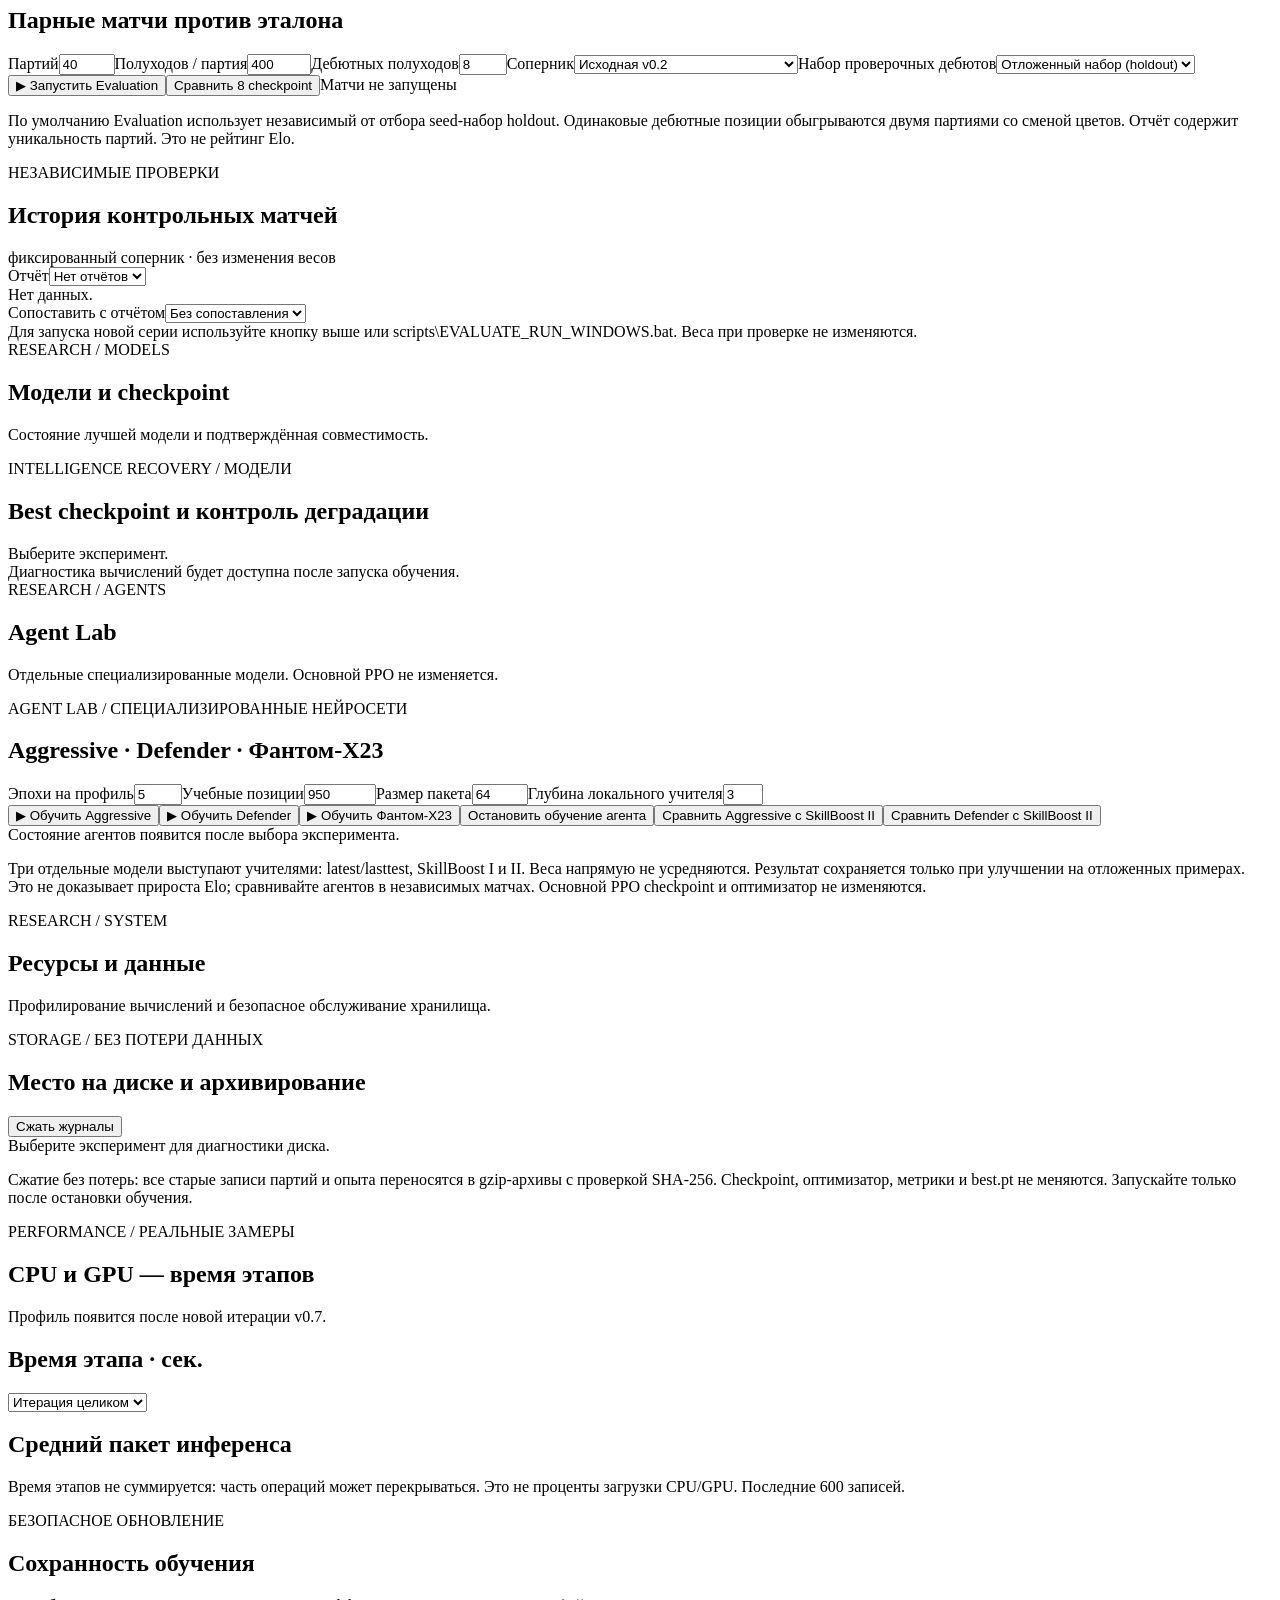
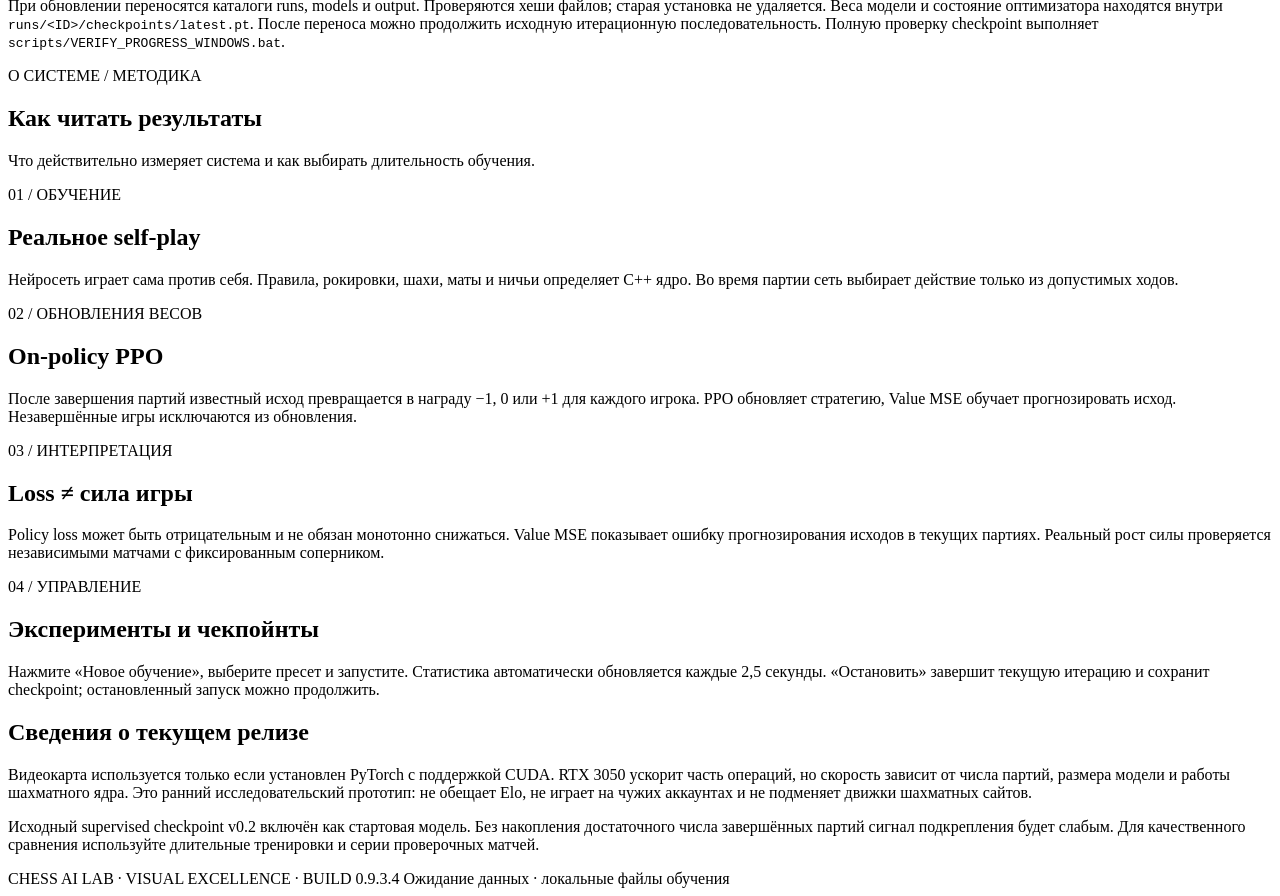
==== commit 83afbd3a: "Add isolated server concurrency tests and real application browser QA workflow" ====
--- a/dashboard/ui/index.html
+++ b/dashboard/ui/index.html
@@ -30,7 +30,7 @@
       <div class="top-actions"><button class="button subtle command-trigger" id="command-open" title="Командное меню"><span>Поиск</span> <kbd>Ctrl K</kbd></button>
         <span class="sync pending"><i id="live-dot"></i><span id="sync-label">Ожидание данных</span></span>
         <button class="button subtle" id="reload" title="Обновить сейчас">↻ <span>Обновить</span></button>
-        <button class="button primary" id="open-config">＋ Новое обучение</button>
+        <button class="button primary" id="open-config" disabled>＋ Новое обучение</button>
       </div>
     </header>
     <main id="main-workspace" tabindex="-1">
@@ -42,7 +42,7 @@
         </div>
         <div class="training-summary"><div class="run-banner">
           <div class="banner-left"><span id="banner-symbol" class="banner-icon" aria-hidden="true">◎</span><div><div class="banner-overline">ТЕКУЩЕЕ СОСТОЯНИЕ</div><div class="banner-title" id="run-title">Обучение ещё не запускалось</div><div class="banner-sub" id="run-detail">Создайте первый эксперимент, чтобы увидеть реальные показатели.</div></div></div>
-          <div class="banner-controls"><span class="status-badge" id="status-badge">НЕ ЗАПУЩЕНО</span><button id="stop-btn" class="button danger hidden">Остановить после итерации</button><button id="resume-btn" class="button secondary hidden">Продолжить обучение</button></div>
+          <div class="banner-controls"><span class="status-badge" id="status-badge">НЕ ЗАПУЩЕНО</span><button id="stop-btn" disabled class="button danger hidden">Остановить после итерации</button><button id="resume-btn" disabled class="button secondary hidden">Продолжить обучение</button></div>
         </div>
         <div class="progress-wrap"><div class="progress-title"><span>Прогресс эксперимента</span><strong id="progress-text">— / — итераций</strong></div><div class="progress-track" role="progressbar" aria-label="Завершённые итерации" aria-valuemin="0" aria-valuemax="100"><div id="progress-fill" class="progress-fill"></div></div><div class="progress-details"><span id="phase-label">—</span><span id="progress-pct">—</span></div></div>
         </div><div class="metrics" id="metrics-cards">
@@ -65,7 +65,7 @@
       <section class="panel"><div class="panel-header"><div><div class="section-eyebrow">СПИСОК ПАРТИЙ</div><h2>Игровые записи</h2></div><span id="games-count" class="subtle-count">Последние 50</span></div><div class="table-scroll"><table><thead><tr><th>ПАРТИЯ</th><th>ИТЕРАЦИЯ</th><th>РЕЗУЛЬТАТ</th><th>ПРИЧИНА</th><th>ПОЛУХОДОВ</th><th></th></tr></thead><tbody id="games-list"><tr><td colspan="6" class="table-empty">Нет данных</td></tr></tbody></table></div><div class="table-bottom">Показаны последние записи выбранного типа. Полные данные сохранены в папке runs.</div></section>
       </section>
 
-      <section class="screen hidden" id="screen-runs"><div class="page-heading"><div><div class="eyebrow">ЭКСПЕРИМЕНТЫ / УПРАВЛЕНИЕ</div><h1>История запусков</h1><p class="lead">Каждый эксперимент хранится отдельно: настройки, веса, партии и метрики.</p></div><button class="button primary" id="runs-new">＋ Создать запуск</button></div><div class="runs-grid" id="run-list"><div class="panel empty-panel">Пока нет экспериментов.</div></div><section class="panel console-panel"><div class="panel-header"><div><div class="section-eyebrow">ТРАНСЛЯЦИЯ ИЗ ПРОЦЕССА</div><h2>Журнал выполнения</h2></div><span class="subtle-count">последние строки</span></div><div class="log-tools"><input id="log-search" type="search" placeholder="Поиск по загруженным строкам" aria-label="Поиск в журнале"><label><input id="log-pause" type="checkbox"> Приостановить просмотр</label><button class="button subtle" id="log-copy">Копировать</button></div><pre id="console-output" tabindex="0">Выберите эксперимент.</pre></section></section>
+      <section class="screen hidden" id="screen-runs"><div class="page-heading"><div><div class="eyebrow">ЭКСПЕРИМЕНТЫ / УПРАВЛЕНИЕ</div><h1>История запусков</h1><p class="lead">Каждый эксперимент хранится отдельно: настройки, веса, партии и метрики.</p></div><button class="button primary" id="runs-new" disabled>＋ Создать запуск</button></div><div class="runs-grid" id="run-list"><div class="panel empty-panel">Пока нет экспериментов.</div></div><section class="panel console-panel"><div class="panel-header"><div><div class="section-eyebrow">ТРАНСЛЯЦИЯ ИЗ ПРОЦЕССА</div><h2>Журнал выполнения</h2></div><span class="subtle-count">последние строки</span></div><div class="log-tools"><input id="log-search" type="search" placeholder="Поиск по загруженным строкам" aria-label="Поиск в журнале"><label><input id="log-pause" type="checkbox"> Приостановить просмотр</label><button class="button subtle" id="log-copy">Копировать</button></div><pre id="console-output" tabindex="0">Выберите эксперимент.</pre></section></section>
 
       <section class="screen hidden" id="screen-analysis">
         <div class="page-heading"><div><div class="eyebrow">КАЧЕСТВО / ПРЕЕМСТВЕННОСТЬ / ДИАГНОСТИКА</div><h1>Метрики обучения</h1><p class="lead">Что говорят реальные партии и статистика. Оценка уверенности, потерянные партии, сохранённые веса и контрольные матчи.</p></div><button class="button subtle" id="analysis-reload">↻ Перепроверить</button></div>
@@ -118,5 +118,5 @@
 <dialog class="action-dialog" id="resume-dialog" aria-labelledby="resume-title"><form id="resume-form"><div class="modal-head"><div><div class="eyebrow">TRAINING / RESUME</div><h2 id="resume-title">Продолжить обучение</h2></div><button class="icon-button" type="button" id="resume-close" aria-label="Закрыть">×</button></div><div class="modal-body"><p class="modal-desc" id="resume-context"></p><div class="form-grid"><label>Дополнительных итераций<input id="resume-iterations" type="number" min="1" max="100000" value="10" required></label><label>Лимит полуходов<input id="resume-plies" type="number" min="8" max="1500" required></label><label>Дебютных полуходов<input id="resume-openings" type="number" min="0" max="16" required></label><label>Параллельных партий<input id="resume-parallel" type="number" min="1" max="64" required></label><label>CPU-процессов<input id="resume-workers" type="number" min="1" max="8" required></label></div><p class="modal-desc">Продолжение восстанавливает существующий checkpoint. Новая сессия не создаётся.</p><p id="resume-error" class="error-text" role="alert"></p></div><div class="modal-foot"><button class="button subtle" type="button" id="resume-cancel">Отмена</button><button class="button primary" id="resume-submit" type="submit">Продолжить</button></div></form></dialog>
 <dialog class="action-dialog" id="confirm-dialog" aria-labelledby="confirm-title"><form method="dialog"><div class="modal-head"><h2 id="confirm-title">Подтверждение действия</h2></div><div class="modal-body"><p id="confirm-message"></p></div><div class="modal-foot"><button class="button subtle" value="cancel" autofocus>Отмена</button><button class="button danger" value="confirm">Подтвердить</button></div></form></dialog>
 <dialog id="command-dialog" class="command-dialog" aria-labelledby="command-title"><div class="modal-head"><h2 id="command-title">Командное меню</h2><button class="icon-button" id="command-close" aria-label="Закрыть">×</button></div><div class="modal-body"><input id="command-search" type="search" placeholder="Раздел или действие…" aria-label="Поиск раздела"><div id="command-results" aria-label="Результаты"></div><p class="command-hint">↑ ↓ выбор · Enter открыть · Esc закрыть</p></div></dialog><div class="toast hidden" id="toast" role="status" aria-live="polite"></div>
-<script src="/static/analytics.js?v=1" defer></script><script src="/static/ux.js?v=1" defer></script><script src="/static/app.js?v=premium-ux" defer></script>
+<script src="/static/analytics.js?v=1" defer></script><script src="/static/ux.js?v=1" defer></script><script src="/static/reliability.js?v=1" defer></script><script src="/static/app.js?v=reliability" defer></script>
 </body></html>
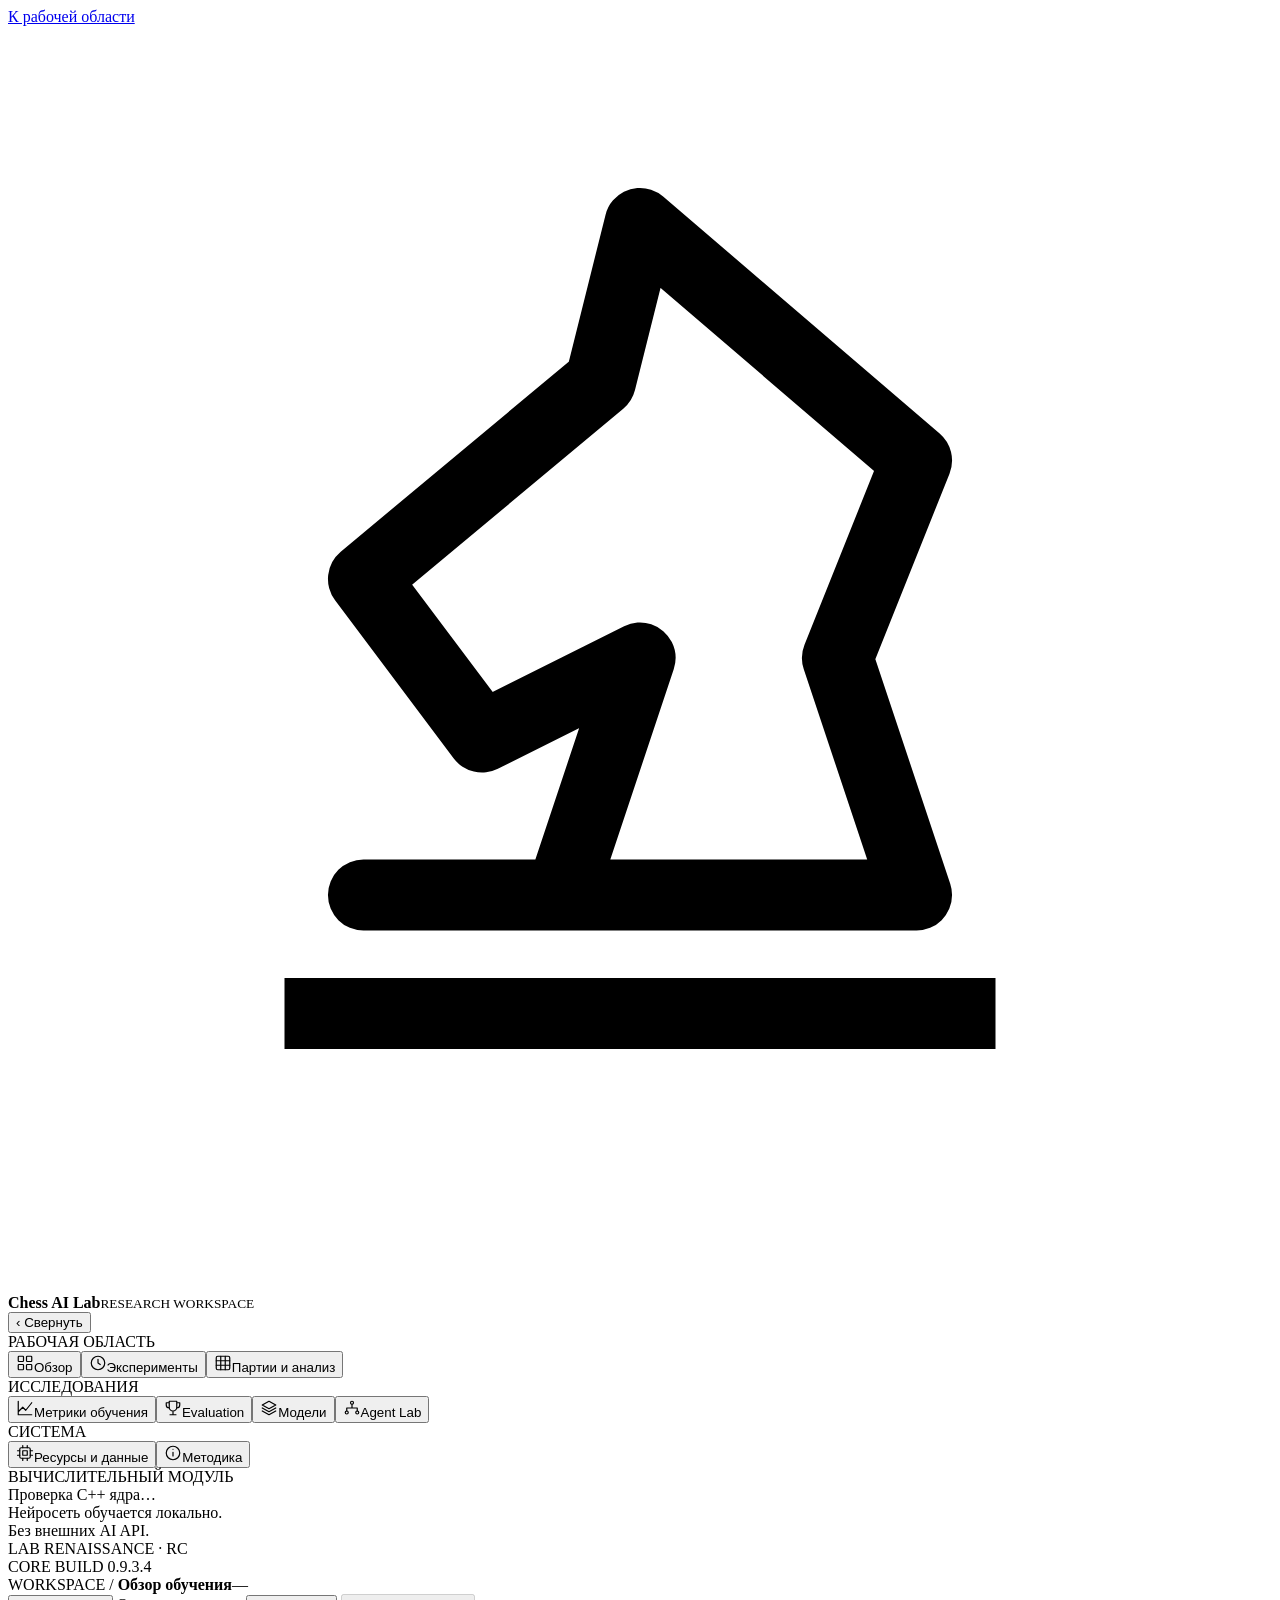
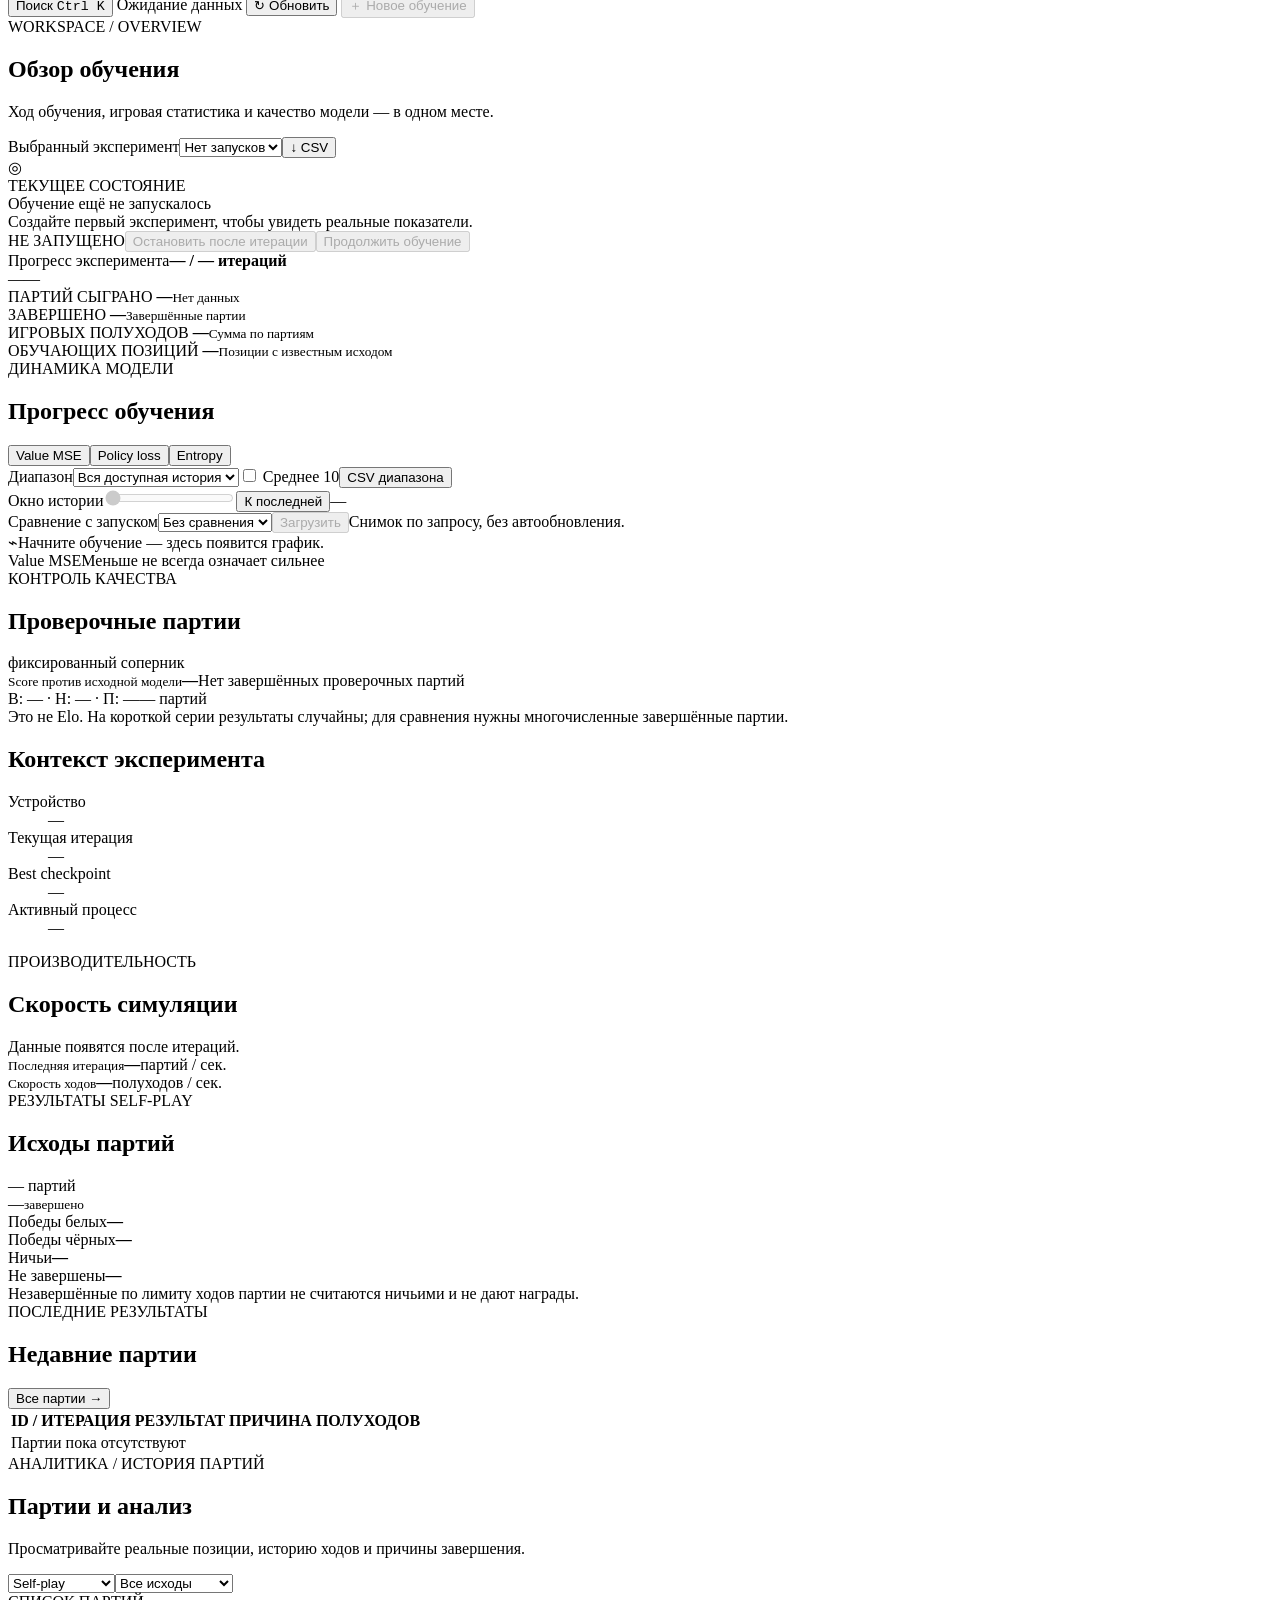
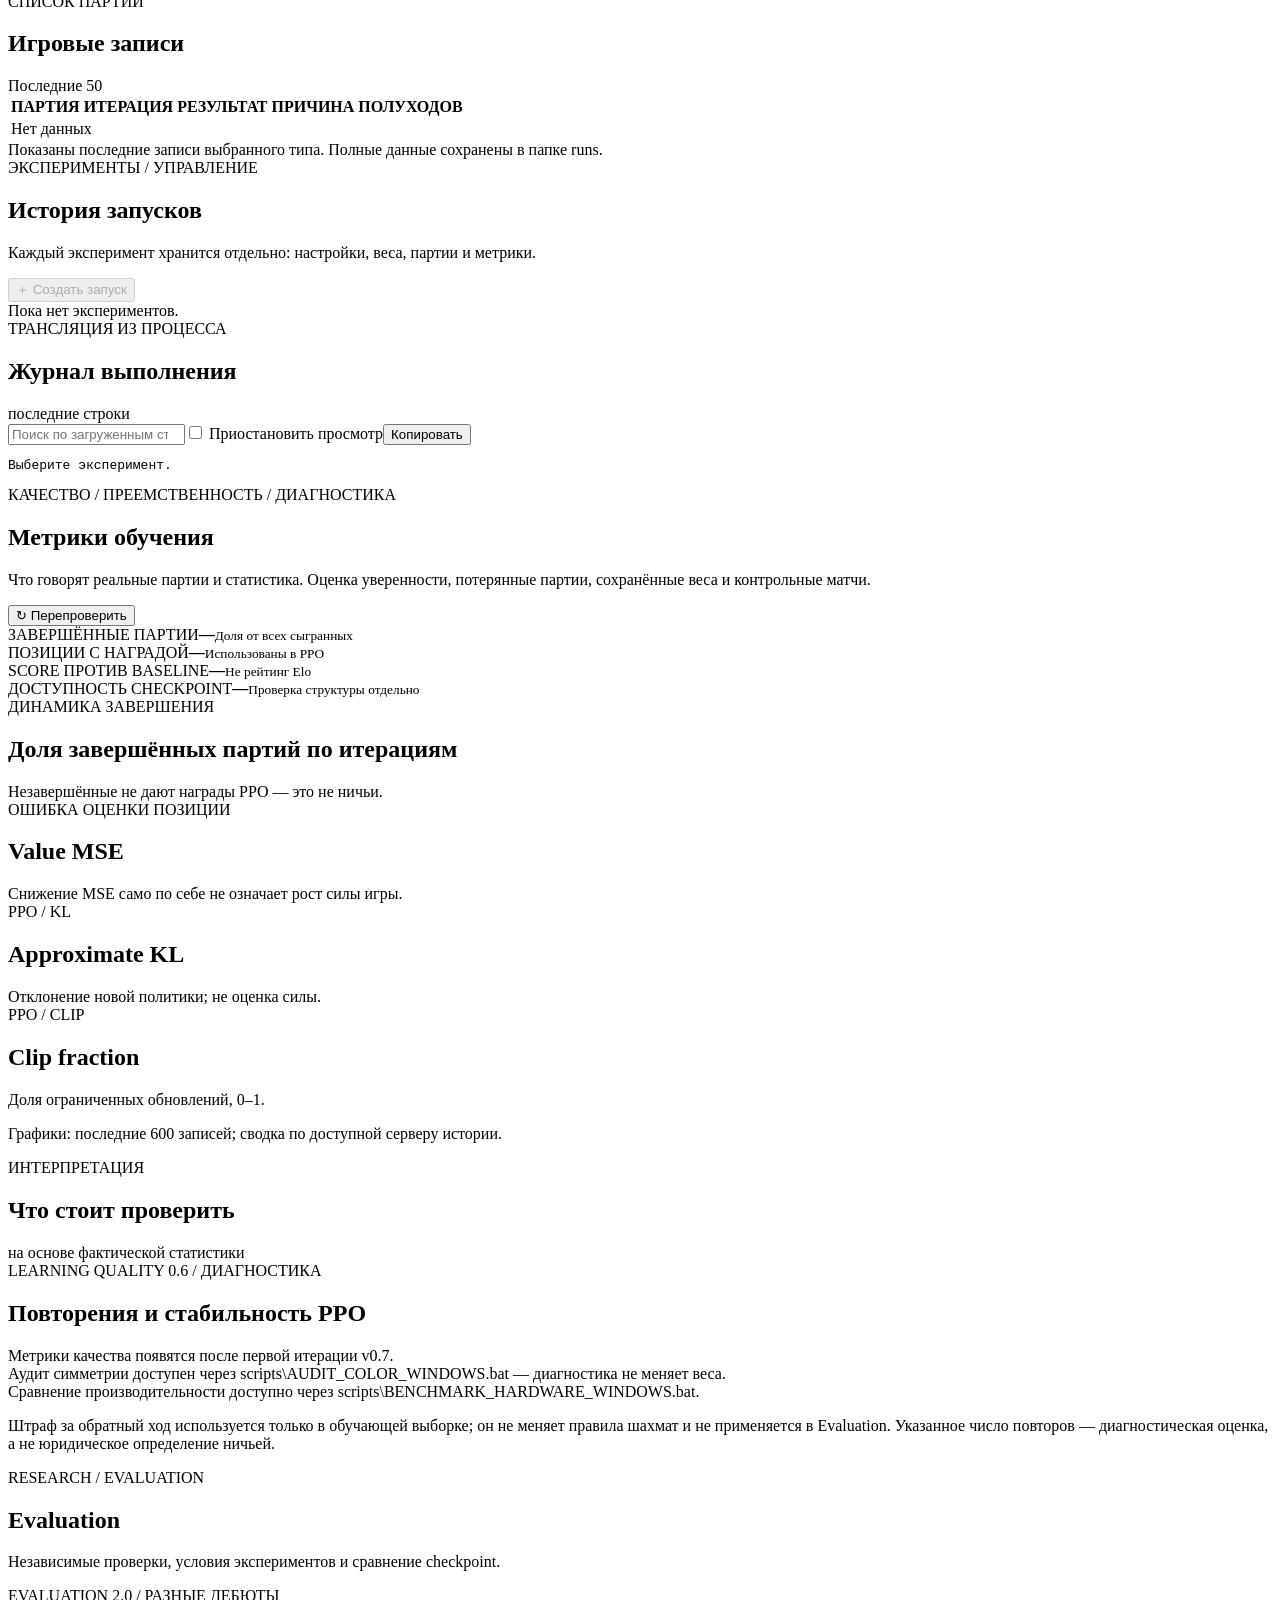
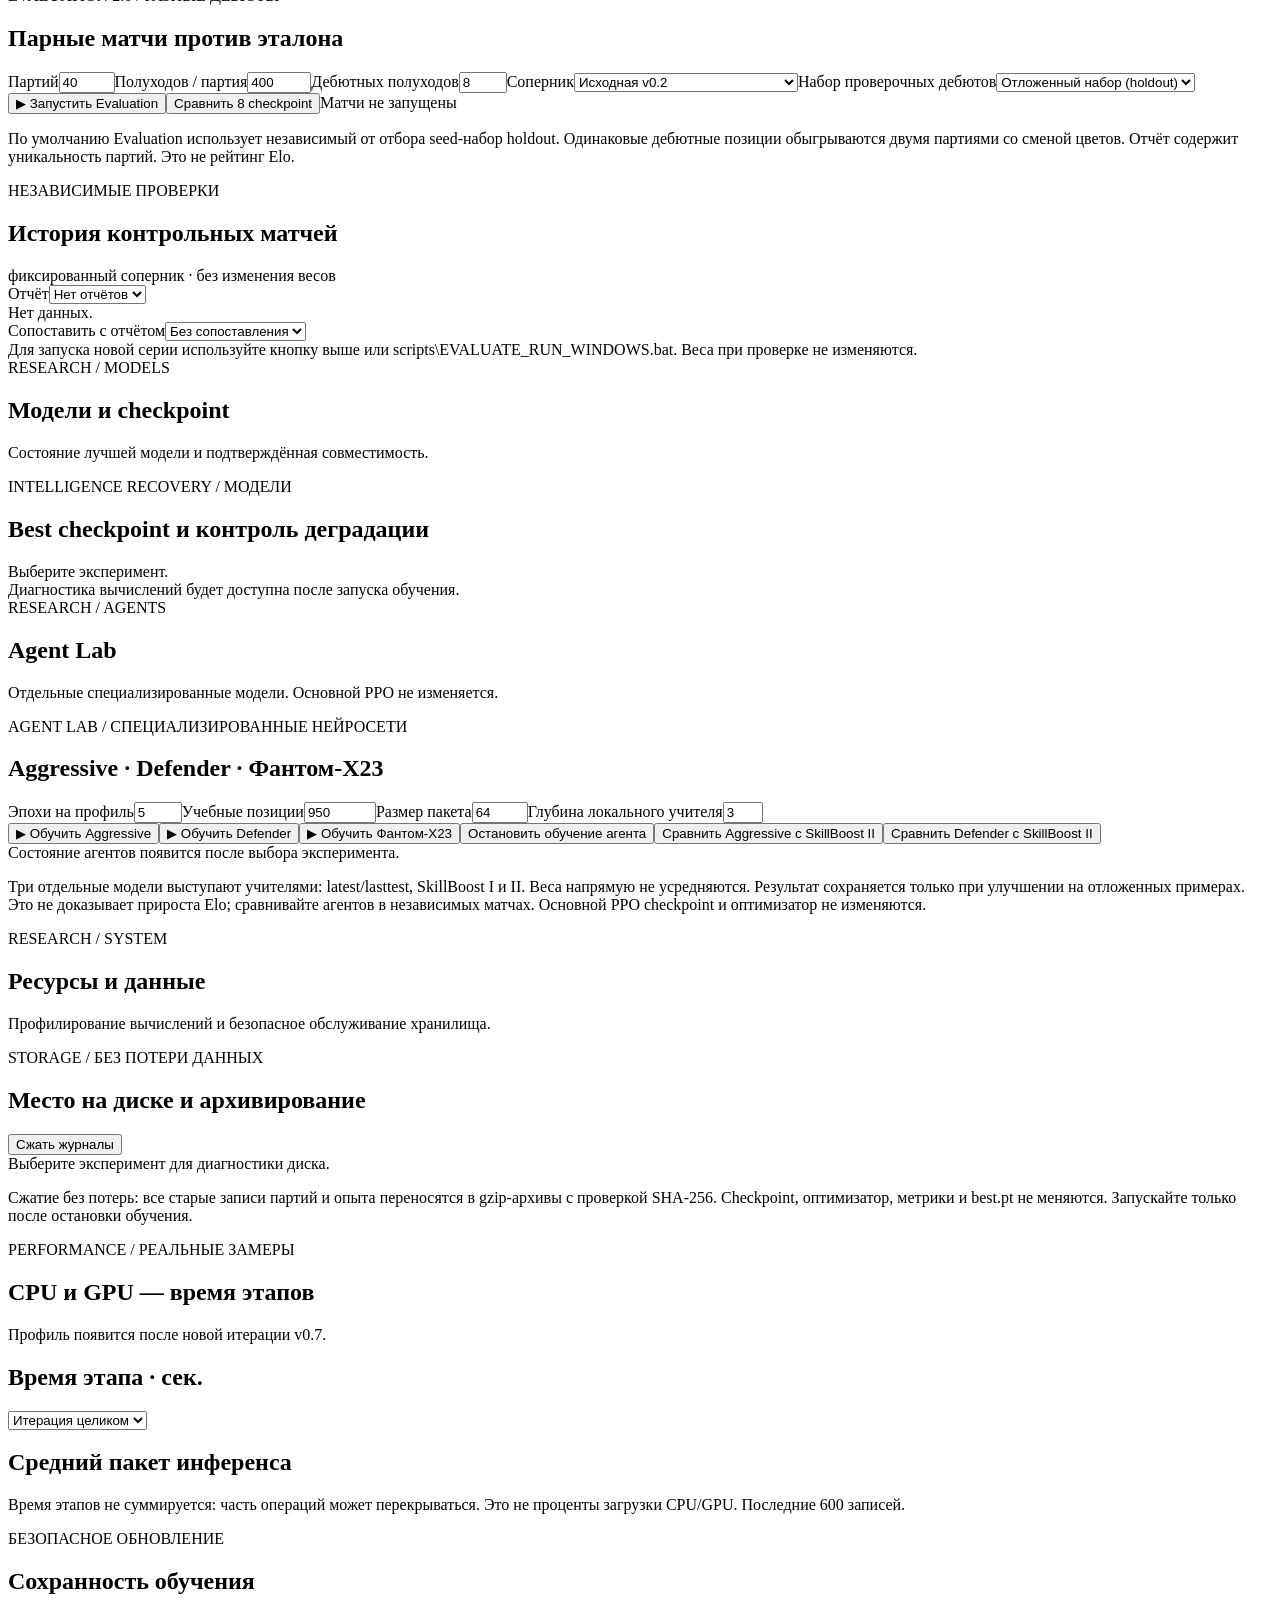
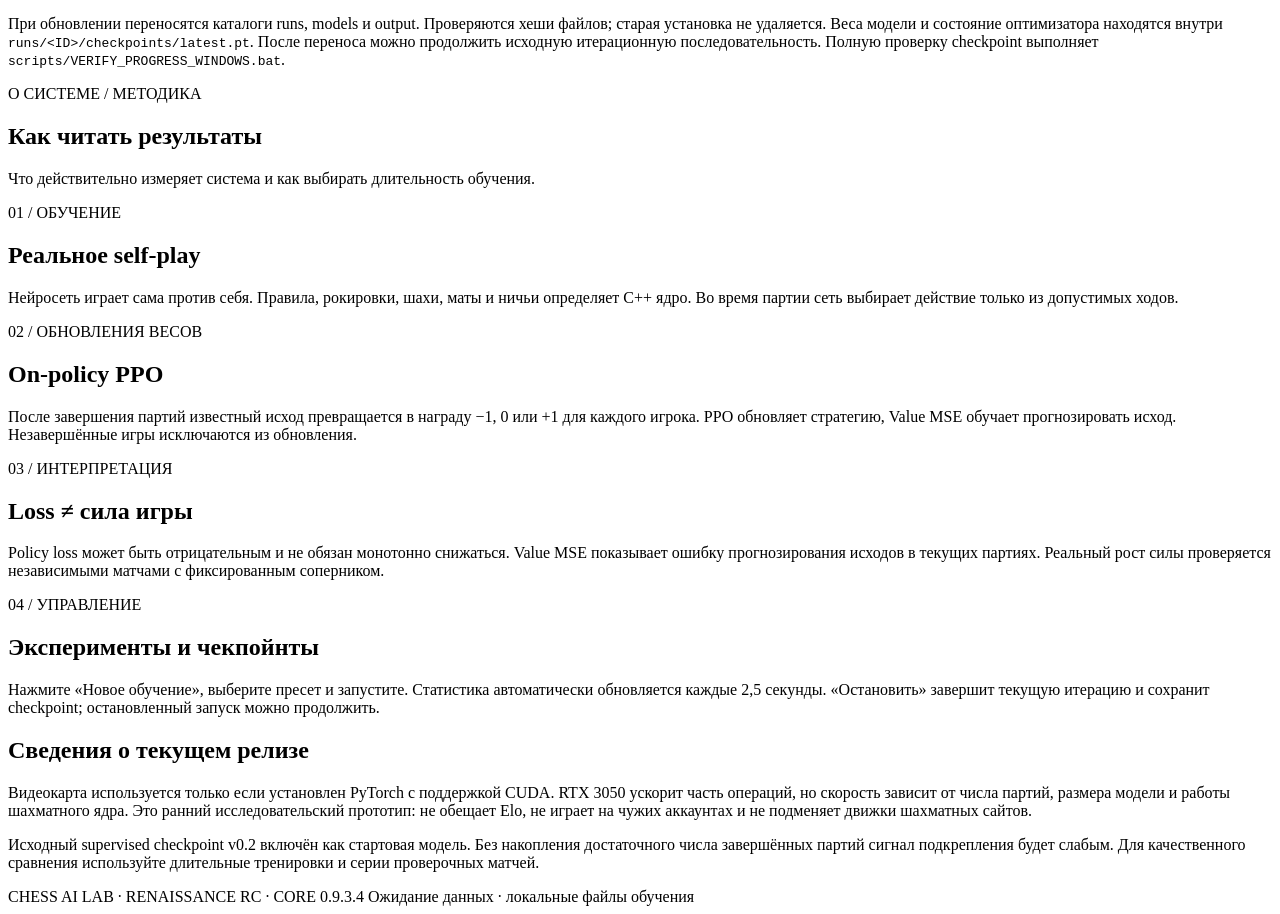
==== commit 9f342d5d: "Final Polish: accessible release candidate and complete browser QA matrix" ====
--- a/dashboard/ui/index.html
+++ b/dashboard/ui/index.html
@@ -5,7 +5,7 @@
 <meta name="viewport" content="width=device-width, initial-scale=1">
 <meta name="theme-color" content="#000000">
 <title>Chess AI Lab · Research Workspace</title>
-<link rel="stylesheet" href="/static/styles.css?v=premium-ux">
+<link rel="stylesheet" href="/static/styles.css?v=final-polish">
 </head>
 <body><a class="skip-link" href="#main-workspace">К рабочей области</a>
 <div class="shell">
@@ -13,15 +13,15 @@
     <div class="brand"><div class="brand-mark" aria-hidden="true"><svg viewBox="0 0 32 32" fill="none" stroke="currentColor" stroke-width="1.8"><path d="M7 25h18M9 22h14l-2-6 2-5-7-6-1 4-6 5 3 4 4-2-2 6z" stroke-linejoin="round"/></svg></div><div><strong>Chess AI <span>Lab</span></strong><small>RESEARCH WORKSPACE</small></div></div>
 <button class="sidebar-toggle button subtle" id="sidebar-toggle" aria-label="Свернуть навигацию" aria-expanded="true">‹ <span>Свернуть</span></button>
 <nav class="navigation" aria-label="Разделы">
-<div class="side-label">РАБОЧАЯ ОБЛАСТЬ</div><button class="nav-item selected" data-screen="overview" title="Обзор" aria-current="page"><span class="nav-icon"><svg viewBox="0 0 24 24" width="18" height="18" fill="none" stroke="currentColor" stroke-width="1.6" stroke-linecap="round" stroke-linejoin="round" aria-hidden="true"><rect x="3" y="3" width="7" height="7" rx="1"/><rect x="14" y="3" width="7" height="7" rx="1"/><rect x="3" y="14" width="7" height="7" rx="1"/><rect x="14" y="14" width="7" height="7" rx="1"/></svg></span><span class="nav-label">Обзор</span></button><button class="nav-item" data-screen="runs" title="Эксперименты" ><span class="nav-icon"><svg viewBox="0 0 24 24" width="18" height="18" fill="none" stroke="currentColor" stroke-width="1.6" stroke-linecap="round" stroke-linejoin="round" aria-hidden="true"><circle cx="12" cy="12" r="9"/><path d="M12 7v5l3 2"/></svg></span><span class="nav-label">Эксперименты</span></button><button class="nav-item" data-screen="games" title="Партии и анализ" ><span class="nav-icon"><svg viewBox="0 0 24 24" width="18" height="18" fill="none" stroke="currentColor" stroke-width="1.6" stroke-linecap="round" stroke-linejoin="round" aria-hidden="true"><rect x="3" y="3" width="18" height="18" rx="2"/><path d="M9 3v18M15 3v18M3 9h18M3 15h18"/></svg></span><span class="nav-label">Партии и анализ</span></button>
-<div class="side-label">ИССЛЕДОВАНИЯ</div><button class="nav-item" data-screen="analysis" title="Метрики обучения" ><span class="nav-icon"><svg viewBox="0 0 24 24" width="18" height="18" fill="none" stroke="currentColor" stroke-width="1.6" stroke-linecap="round" stroke-linejoin="round" aria-hidden="true"><path d="M3 17l6-6 4 4 8-10M3 3v18h18"/></svg></span><span class="nav-label">Метрики обучения</span></button><button class="nav-item" data-screen="evaluation" title="Evaluation" ><span class="nav-icon"><svg viewBox="0 0 24 24" width="18" height="18" fill="none" stroke="currentColor" stroke-width="1.6" stroke-linecap="round" stroke-linejoin="round" aria-hidden="true"><path d="M8 21h8M12 17v4M7 3h10v8a5 5 0 0 1-10 0zM7 5H3v3a4 4 0 0 0 4 4M17 5h4v3a4 4 0 0 1-4 4"/></svg></span><span class="nav-label">Evaluation</span></button><button class="nav-item" data-screen="models" title="Модели" ><span class="nav-icon"><svg viewBox="0 0 24 24" width="18" height="18" fill="none" stroke="currentColor" stroke-width="1.6" stroke-linecap="round" stroke-linejoin="round" aria-hidden="true"><path d="m12 3 9 5-9 5-9-5zM3 12l9 5 9-5M3 16l9 5 9-5"/></svg></span><span class="nav-label">Модели</span></button><button class="nav-item" data-screen="agents" title="Agent Lab" ><span class="nav-icon"><svg viewBox="0 0 24 24" width="18" height="18" fill="none" stroke="currentColor" stroke-width="1.6" stroke-linecap="round" stroke-linejoin="round" aria-hidden="true"><circle cx="12" cy="5" r="2"/><circle cx="5" cy="18" r="2"/><circle cx="19" cy="18" r="2"/><path d="M12 7v5M5 16v-4h14v4"/></svg></span><span class="nav-label">Agent Lab</span></button>
-<div class="side-label">СИСТЕМА</div><button class="nav-item" data-screen="system" title="Ресурсы и данные" ><span class="nav-icon"><svg viewBox="0 0 24 24" width="18" height="18" fill="none" stroke="currentColor" stroke-width="1.6" stroke-linecap="round" stroke-linejoin="round" aria-hidden="true"><rect x="5" y="5" width="14" height="14" rx="2"/><path d="M9 9h6v6H9zM9 2v3M15 2v3M9 19v3M15 19v3M2 9h3M2 15h3M19 9h3M19 15h3"/></svg></span><span class="nav-label">Ресурсы и данные</span></button><button class="nav-item" data-screen="guide" title="Методика" ><span class="nav-icon"><svg viewBox="0 0 24 24" width="18" height="18" fill="none" stroke="currentColor" stroke-width="1.6" stroke-linecap="round" stroke-linejoin="round" aria-hidden="true"><circle cx="12" cy="12" r="9"/><path d="M12 11v5M12 7h.01"/></svg></span><span class="nav-label">Методика</span></button>
+<div class="side-label">РАБОЧАЯ ОБЛАСТЬ</div><button class="nav-item selected" data-screen="overview" title="Обзор" aria-label="Обзор" aria-current="page"><span class="nav-icon"><svg viewBox="0 0 24 24" width="18" height="18" fill="none" stroke="currentColor" stroke-width="1.6" stroke-linecap="round" stroke-linejoin="round" aria-hidden="true"><rect x="3" y="3" width="7" height="7" rx="1"/><rect x="14" y="3" width="7" height="7" rx="1"/><rect x="3" y="14" width="7" height="7" rx="1"/><rect x="14" y="14" width="7" height="7" rx="1"/></svg></span><span class="nav-label">Обзор</span></button><button class="nav-item" data-screen="runs" title="Эксперименты" aria-label="Эксперименты" ><span class="nav-icon"><svg viewBox="0 0 24 24" width="18" height="18" fill="none" stroke="currentColor" stroke-width="1.6" stroke-linecap="round" stroke-linejoin="round" aria-hidden="true"><circle cx="12" cy="12" r="9"/><path d="M12 7v5l3 2"/></svg></span><span class="nav-label">Эксперименты</span></button><button class="nav-item" data-screen="games" title="Партии и анализ" aria-label="Партии и анализ" ><span class="nav-icon"><svg viewBox="0 0 24 24" width="18" height="18" fill="none" stroke="currentColor" stroke-width="1.6" stroke-linecap="round" stroke-linejoin="round" aria-hidden="true"><rect x="3" y="3" width="18" height="18" rx="2"/><path d="M9 3v18M15 3v18M3 9h18M3 15h18"/></svg></span><span class="nav-label">Партии и анализ</span></button>
+<div class="side-label">ИССЛЕДОВАНИЯ</div><button class="nav-item" data-screen="analysis" title="Метрики обучения" aria-label="Метрики обучения" ><span class="nav-icon"><svg viewBox="0 0 24 24" width="18" height="18" fill="none" stroke="currentColor" stroke-width="1.6" stroke-linecap="round" stroke-linejoin="round" aria-hidden="true"><path d="M3 17l6-6 4 4 8-10M3 3v18h18"/></svg></span><span class="nav-label">Метрики обучения</span></button><button class="nav-item" data-screen="evaluation" title="Evaluation" aria-label="Evaluation" ><span class="nav-icon"><svg viewBox="0 0 24 24" width="18" height="18" fill="none" stroke="currentColor" stroke-width="1.6" stroke-linecap="round" stroke-linejoin="round" aria-hidden="true"><path d="M8 21h8M12 17v4M7 3h10v8a5 5 0 0 1-10 0zM7 5H3v3a4 4 0 0 0 4 4M17 5h4v3a4 4 0 0 1-4 4"/></svg></span><span class="nav-label">Evaluation</span></button><button class="nav-item" data-screen="models" title="Модели" aria-label="Модели" ><span class="nav-icon"><svg viewBox="0 0 24 24" width="18" height="18" fill="none" stroke="currentColor" stroke-width="1.6" stroke-linecap="round" stroke-linejoin="round" aria-hidden="true"><path d="m12 3 9 5-9 5-9-5zM3 12l9 5 9-5M3 16l9 5 9-5"/></svg></span><span class="nav-label">Модели</span></button><button class="nav-item" data-screen="agents" title="Agent Lab" aria-label="Agent Lab" ><span class="nav-icon"><svg viewBox="0 0 24 24" width="18" height="18" fill="none" stroke="currentColor" stroke-width="1.6" stroke-linecap="round" stroke-linejoin="round" aria-hidden="true"><circle cx="12" cy="5" r="2"/><circle cx="5" cy="18" r="2"/><circle cx="19" cy="18" r="2"/><path d="M12 7v5M5 16v-4h14v4"/></svg></span><span class="nav-label">Agent Lab</span></button>
+<div class="side-label">СИСТЕМА</div><button class="nav-item" data-screen="system" title="Ресурсы и данные" aria-label="Ресурсы и данные" ><span class="nav-icon"><svg viewBox="0 0 24 24" width="18" height="18" fill="none" stroke="currentColor" stroke-width="1.6" stroke-linecap="round" stroke-linejoin="round" aria-hidden="true"><rect x="5" y="5" width="14" height="14" rx="2"/><path d="M9 9h6v6H9zM9 2v3M15 2v3M9 19v3M15 19v3M2 9h3M2 15h3M19 9h3M19 15h3"/></svg></span><span class="nav-label">Ресурсы и данные</span></button><button class="nav-item" data-screen="guide" title="Методика" aria-label="Методика" ><span class="nav-icon"><svg viewBox="0 0 24 24" width="18" height="18" fill="none" stroke="currentColor" stroke-width="1.6" stroke-linecap="round" stroke-linejoin="round" aria-hidden="true"><circle cx="12" cy="12" r="9"/><path d="M12 11v5M12 7h.01"/></svg></span><span class="nav-label">Методика</span></button>
 </nav>
     <div class="sidebar-bottom">
       <div class="system-caption">ВЫЧИСЛИТЕЛЬНЫЙ МОДУЛЬ</div>
       <div class="engine-indicator"><span id="engine-led" class="led"></span><span id="engine-text">Проверка C++ ядра…</span></div>
       <div class="side-note">Нейросеть обучается локально.<br>Без внешних AI API.</div>
-      <span class="side-version">BUILD 0.9.3.4 · LOCAL ONLY</span>
+      <span class="side-version">LAB RENAISSANCE · RC<br>CORE BUILD 0.9.3.4</span>
     </div>
   </aside>
   <div class="workspace">
@@ -34,9 +34,9 @@
       </div>
     </header>
     <main id="main-workspace" tabindex="-1">
-      <section class="screen" id="screen-overview">
+      <section class="screen" id="screen-overview" aria-labelledby="heading-overview">
         <div class="page-heading">
-          <div><div class="eyebrow">WORKSPACE / OVERVIEW</div><h1>Обзор обучения</h1>
+          <div><div class="eyebrow">WORKSPACE / OVERVIEW</div><h1 id="heading-overview" tabindex="-1">Обзор обучения</h1>
           <p class="lead">Ход обучения, игровая статистика и качество модели — в одном месте.</p></div>
           <div class="run-picker-wrap"><label for="run-picker">Выбранный эксперимент</label><select id="run-picker"><option value="">Нет запусков</option></select><button class="button subtle" id="export-csv" title="Скачать статистику CSV" aria-label="Скачать статистику CSV">↓ CSV</button></div>
         </div>
@@ -51,7 +51,7 @@
           <div class="metric-card"><span class="metric-top">ИГРОВЫХ ПОЛУХОДОВ </span><strong id="m-plies">—</strong><small id="m-plies-extra">Сумма по партиям</small></div>
           <div class="metric-card"><span class="metric-top">ОБУЧАЮЩИХ ПОЗИЦИЙ </span><strong id="m-samples">—</strong><small id="m-samples-extra">Позиции с известным исходом</small></div>
         </div>
-        <div class="chart-grid hero-grid"><section class="panel chart-panel"><div class="panel-header"><div><div class="section-eyebrow">ДИНАМИКА МОДЕЛИ</div><h2>Прогресс обучения</h2></div><div class="segment" id="metric-tabs"><button class="on" data-metric="value">Value MSE</button><button data-metric="policy">Policy loss</button><button data-metric="entropy">Entropy</button></div></div><div class="chart-tools"><label for="chart-range">Диапазон</label><select id="chart-range"><option value="all">Вся доступная история</option><option value="250">250 итераций</option><option value="100">100 итераций</option><option value="25">25 итераций</option></select><label class="analytic-check"><input id="chart-smooth" type="checkbox"> Среднее 10</label><button class="button subtle" id="chart-download">CSV диапазона</button></div><div class="analytic-pan"><label for="chart-pan">Окно истории</label><input id="chart-pan" type="range" min="0" max="0" value="0" disabled><button class="button subtle" id="chart-live">К последней</button><span id="chart-window">—</span></div><div class="chart-compare"><label for="chart-reference">Сравнение с запуском</label><select id="chart-reference"><option value="">Без сравнения</option></select><button class="button subtle" id="chart-reference-load" disabled>Загрузить</button><span id="chart-reference-note">Снимок по запросу, без автообновления.</span></div><div class="chart-area" id="main-chart"><div class="empty-chart"><span>⌁</span>Начните обучение — здесь появится график.</div></div><div class="chart-footer"><span class="chart-legend"><i></i><span id="graph-name">Value MSE</span></span><span id="graph-note">Меньше не всегда означает сильнее</span><span id="chart-series-note" class="chart-series-note"></span></div></section><div class="context-stack"><section class="panel"><div class="panel-header"><div><div class="section-eyebrow">КОНТРОЛЬ КАЧЕСТВА</div><h2>Проверочные партии</h2></div><span id="arena-caption" class="subtle-count">фиксированный соперник</span></div><div class="arena-display"><div><small>Score против исходной модели</small><strong id="arena-score">—</strong><span id="arena-hint">Нет завершённых проверочных партий</span></div><div class="arena-stat-row"><span id="arena-wld">В: — · Н: — · П: —</span><span id="arena-size">— партий</span></div></div><div class="insight-notice">Это не Elo. На короткой серии результаты случайны; для сравнения нужны многочисленные завершённые партии.</div></section><section class="panel context-panel"><div class="panel-header"><h2>Контекст эксперимента</h2></div><dl class="property-list"><div><dt>Устройство</dt><dd id="overview-device">—</dd></div><div><dt>Текущая итерация</dt><dd id="overview-iteration">—</dd></div><div><dt>Best checkpoint</dt><dd id="overview-best">—</dd></div><div><dt>Активный процесс</dt><dd id="overview-process">—</dd></div></dl></section></div></div><div class="chart-grid secondary-grid"><section class="panel"><div class="panel-header"><div><div class="section-eyebrow">ПРОИЗВОДИТЕЛЬНОСТЬ</div><h2>Скорость симуляции</h2></div></div><div class="mini-line" id="speed-chart"><span class="empty-inline">Данные появятся после итераций.</span></div><div class="small-stats"><div><small>Последняя итерация</small><strong id="s-gps">—</strong><span>партий / сек.</span></div><div><small>Скорость ходов</small><strong id="s-pps">—</strong><span>полуходов / сек.</span></div></div></section><section class="panel result-panel"><div class="panel-header"><div><div class="section-eyebrow">РЕЗУЛЬТАТЫ SELF-PLAY</div><h2>Исходы партий</h2></div><span id="result-count" class="subtle-count">— партий</span></div>
+        <div class="chart-grid hero-grid"><section class="panel chart-panel"><div class="panel-header"><div><div class="section-eyebrow">ДИНАМИКА МОДЕЛИ</div><h2>Прогресс обучения</h2></div><div class="segment" id="metric-tabs" role="group" aria-label="Метрика обучения"><button class="on" data-metric="value" aria-pressed="true">Value MSE</button><button data-metric="policy" aria-pressed="false">Policy loss</button><button data-metric="entropy" aria-pressed="false">Entropy</button></div></div><div class="chart-tools"><label for="chart-range">Диапазон</label><select id="chart-range"><option value="all">Вся доступная история</option><option value="250">250 итераций</option><option value="100">100 итераций</option><option value="25">25 итераций</option></select><label class="analytic-check"><input id="chart-smooth" type="checkbox"> Среднее 10</label><button class="button subtle" id="chart-download">CSV диапазона</button></div><div class="analytic-pan"><label for="chart-pan">Окно истории</label><input id="chart-pan" aria-label="Положение окна истории" type="range" min="0" max="0" value="0" disabled><button class="button subtle" id="chart-live">К последней</button><span id="chart-window">—</span></div><div class="chart-compare"><label for="chart-reference">Сравнение с запуском</label><select id="chart-reference"><option value="">Без сравнения</option></select><button class="button subtle" id="chart-reference-load" disabled>Загрузить</button><span id="chart-reference-note">Снимок по запросу, без автообновления.</span></div><div class="chart-area" id="main-chart"><div class="empty-chart"><span>⌁</span>Начните обучение — здесь появится график.</div></div><div class="chart-footer"><span class="chart-legend"><i></i><span id="graph-name">Value MSE</span></span><span id="graph-note">Меньше не всегда означает сильнее</span><span id="chart-series-note" class="chart-series-note"></span></div></section><div class="context-stack"><section class="panel"><div class="panel-header"><div><div class="section-eyebrow">КОНТРОЛЬ КАЧЕСТВА</div><h2>Проверочные партии</h2></div><span id="arena-caption" class="subtle-count">фиксированный соперник</span></div><div class="arena-display"><div><small>Score против исходной модели</small><strong id="arena-score">—</strong><span id="arena-hint">Нет завершённых проверочных партий</span></div><div class="arena-stat-row"><span id="arena-wld">В: — · Н: — · П: —</span><span id="arena-size">— партий</span></div></div><div class="insight-notice">Это не Elo. На короткой серии результаты случайны; для сравнения нужны многочисленные завершённые партии.</div></section><section class="panel context-panel"><div class="panel-header"><h2>Контекст эксперимента</h2></div><dl class="property-list"><div><dt>Устройство</dt><dd id="overview-device">—</dd></div><div><dt>Текущая итерация</dt><dd id="overview-iteration">—</dd></div><div><dt>Best checkpoint</dt><dd id="overview-best">—</dd></div><div><dt>Активный процесс</dt><dd id="overview-process">—</dd></div></dl></section></div></div><div class="chart-grid secondary-grid"><section class="panel"><div class="panel-header"><div><div class="section-eyebrow">ПРОИЗВОДИТЕЛЬНОСТЬ</div><h2>Скорость симуляции</h2></div></div><div class="mini-line" id="speed-chart"><span class="empty-inline">Данные появятся после итераций.</span></div><div class="small-stats"><div><small>Последняя итерация</small><strong id="s-gps">—</strong><span>партий / сек.</span></div><div><small>Скорость ходов</small><strong id="s-pps">—</strong><span>полуходов / сек.</span></div></div></section><section class="panel result-panel"><div class="panel-header"><div><div class="section-eyebrow">РЕЗУЛЬТАТЫ SELF-PLAY</div><h2>Исходы партий</h2></div><span id="result-count" class="subtle-count">— партий</span></div>
           <div class="outcome-body"><div class="donut-box"><div class="donut" id="result-donut"><span id="donut-total">—<small>завершено</small></span></div></div>
           <div class="legend-grid"><div><i class="key white-win"></i><span>Победы белых</span><b id="r-white">—</b></div><div><i class="key black-win"></i><span>Победы чёрных</span><b id="r-black">—</b></div><div><i class="key draw"></i><span>Ничьи</span><b id="r-draw">—</b></div><div><i class="key unfinished"></i><span>Не завершены</span><b id="r-unfinished">—</b></div></div>
           </div><div class="insight-notice">Незавершённые по лимиту ходов партии не считаются ничьими и не дают награды.</div></section></div>
@@ -61,14 +61,14 @@
         </section>
       </section>
 
-      <section class="screen hidden" id="screen-games"><div class="page-heading"><div><div class="eyebrow">АНАЛИТИКА / ИСТОРИЯ ПАРТИЙ</div><h1>Партии и анализ</h1><p class="lead">Просматривайте реальные позиции, историю ходов и причины завершения.</p></div><div class="inline-controls"><select id="game-kind"><option value="selfplay">Self-play</option><option value="arena">Проверочные</option></select><select id="game-result"><option value="all">Все исходы</option><option value="1-0">Победа белых</option><option value="0-1">Победа чёрных</option><option value="1/2-1/2">Ничья</option><option value="*">Не закончена</option></select></div></div>
+      <section class="screen hidden" id="screen-games" aria-labelledby="heading-games"><div class="page-heading"><div><div class="eyebrow">АНАЛИТИКА / ИСТОРИЯ ПАРТИЙ</div><h1 id="heading-games" tabindex="-1">Партии и анализ</h1><p class="lead">Просматривайте реальные позиции, историю ходов и причины завершения.</p></div><div class="inline-controls"><select id="game-kind" aria-label="Тип партий"><option value="selfplay">Self-play</option><option value="arena">Проверочные</option></select><select id="game-result" aria-label="Результат партии"><option value="all">Все исходы</option><option value="1-0">Победа белых</option><option value="0-1">Победа чёрных</option><option value="1/2-1/2">Ничья</option><option value="*">Не закончена</option></select></div></div>
       <section class="panel"><div class="panel-header"><div><div class="section-eyebrow">СПИСОК ПАРТИЙ</div><h2>Игровые записи</h2></div><span id="games-count" class="subtle-count">Последние 50</span></div><div class="table-scroll"><table><thead><tr><th>ПАРТИЯ</th><th>ИТЕРАЦИЯ</th><th>РЕЗУЛЬТАТ</th><th>ПРИЧИНА</th><th>ПОЛУХОДОВ</th><th></th></tr></thead><tbody id="games-list"><tr><td colspan="6" class="table-empty">Нет данных</td></tr></tbody></table></div><div class="table-bottom">Показаны последние записи выбранного типа. Полные данные сохранены в папке runs.</div></section>
       </section>
 
-      <section class="screen hidden" id="screen-runs"><div class="page-heading"><div><div class="eyebrow">ЭКСПЕРИМЕНТЫ / УПРАВЛЕНИЕ</div><h1>История запусков</h1><p class="lead">Каждый эксперимент хранится отдельно: настройки, веса, партии и метрики.</p></div><button class="button primary" id="runs-new" disabled>＋ Создать запуск</button></div><div class="runs-grid" id="run-list"><div class="panel empty-panel">Пока нет экспериментов.</div></div><section class="panel console-panel"><div class="panel-header"><div><div class="section-eyebrow">ТРАНСЛЯЦИЯ ИЗ ПРОЦЕССА</div><h2>Журнал выполнения</h2></div><span class="subtle-count">последние строки</span></div><div class="log-tools"><input id="log-search" type="search" placeholder="Поиск по загруженным строкам" aria-label="Поиск в журнале"><label><input id="log-pause" type="checkbox"> Приостановить просмотр</label><button class="button subtle" id="log-copy">Копировать</button></div><pre id="console-output" tabindex="0">Выберите эксперимент.</pre></section></section>
+      <section class="screen hidden" id="screen-runs" aria-labelledby="heading-runs"><div class="page-heading"><div><div class="eyebrow">ЭКСПЕРИМЕНТЫ / УПРАВЛЕНИЕ</div><h1 id="heading-runs" tabindex="-1">История запусков</h1><p class="lead">Каждый эксперимент хранится отдельно: настройки, веса, партии и метрики.</p></div><button class="button primary" id="runs-new" disabled>＋ Создать запуск</button></div><div class="runs-grid" id="run-list"><div class="panel empty-panel">Пока нет экспериментов.</div></div><section class="panel console-panel"><div class="panel-header"><div><div class="section-eyebrow">ТРАНСЛЯЦИЯ ИЗ ПРОЦЕССА</div><h2>Журнал выполнения</h2></div><span class="subtle-count">последние строки</span></div><div class="log-tools"><input id="log-search" type="search" placeholder="Поиск по загруженным строкам" aria-label="Поиск в журнале"><label><input id="log-pause" type="checkbox"> Приостановить просмотр</label><button class="button subtle" id="log-copy">Копировать</button></div><pre id="console-output" tabindex="0">Выберите эксперимент.</pre></section></section>
 
-      <section class="screen hidden" id="screen-analysis">
-        <div class="page-heading"><div><div class="eyebrow">КАЧЕСТВО / ПРЕЕМСТВЕННОСТЬ / ДИАГНОСТИКА</div><h1>Метрики обучения</h1><p class="lead">Что говорят реальные партии и статистика. Оценка уверенности, потерянные партии, сохранённые веса и контрольные матчи.</p></div><button class="button subtle" id="analysis-reload">↻ Перепроверить</button></div>
+      <section class="screen hidden" id="screen-analysis" aria-labelledby="heading-analysis">
+        <div class="page-heading"><div><div class="eyebrow">КАЧЕСТВО / ПРЕЕМСТВЕННОСТЬ / ДИАГНОСТИКА</div><h1 id="heading-analysis" tabindex="-1">Метрики обучения</h1><p class="lead">Что говорят реальные партии и статистика. Оценка уверенности, потерянные партии, сохранённые веса и контрольные матчи.</p></div><button class="button subtle" id="analysis-reload">↻ Перепроверить</button></div>
         <div class="metrics">
           <div class="metric-card"><span class="metric-top">ЗАВЕРШЁННЫЕ ПАРТИИ</span><strong id="a-finished">—</strong><small id="a-finished-note">Доля от всех сыгранных</small></div>
           <div class="metric-card"><span class="metric-top">ПОЗИЦИИ С НАГРАДОЙ</span><strong id="a-samples">—</strong><small>Использованы в PPO</small></div>
@@ -91,24 +91,24 @@
         
         
       </section>
-      <section class="screen hidden" id="screen-evaluation"><div class="page-heading"><div><div class="eyebrow">RESEARCH / EVALUATION</div><h1>Evaluation</h1><p class="lead">Независимые проверки, условия экспериментов и сравнение checkpoint.</p></div></div><div class="research-grid"><section class="panel"><div class="panel-header"><div><div class="section-eyebrow">EVALUATION 2.0 / РАЗНЫЕ ДЕБЮТЫ</div><h2>Парные матчи против эталона</h2></div></div>
+      <section class="screen hidden" id="screen-evaluation" aria-labelledby="heading-evaluation"><div class="page-heading"><div><div class="eyebrow">RESEARCH / EVALUATION</div><h1 id="heading-evaluation" tabindex="-1">Evaluation</h1><p class="lead">Независимые проверки, условия экспериментов и сравнение checkpoint.</p></div></div><div class="research-grid"><section class="panel"><div class="panel-header"><div><div class="section-eyebrow">EVALUATION 2.0 / РАЗНЫЕ ДЕБЮТЫ</div><h2>Парные матчи против эталона</h2></div></div>
         <div class="form-grid"><label>Партий<input type="number" id="eval-games" min="8" max="500" step="2" value="40"></label><label>Полуходов / партия<input type="number" id="eval-plies" min="20" max="1500" value="400"></label><label>Дебютных полуходов<input type="number" id="eval-openings" min="0" max="16" value="8"></label><label>Соперник<select id="eval-opponent"><option value="baseline">Исходная v0.2</option><option value="best">Лучший сохранённый checkpoint</option></select></label><label>Набор проверочных дебютов<select id="eval-suite"><option value="holdout">Отложенный набор (holdout)</option><option value="selection">Набор отбора (selection)</option></select></label></div>
         <button class="button primary" id="start-evaluation">▶ Запустить Evaluation</button><button class="button subtle" id="start-tournament">Сравнить 8 checkpoint</button><span class="subtle-count" id="eval-live">Матчи не запущены</span><div id="tournament-ranking" class="diagnostic-list"></div>
         <p class="analysis-help">По умолчанию Evaluation использует независимый от отбора seed-набор holdout. Одинаковые дебютные позиции обыгрываются двумя партиями со сменой цветов. Отчёт содержит уникальность партий. Это не рейтинг Elo.</p></section>
 <section class="panel"><div class="panel-header"><div><div class="section-eyebrow">НЕЗАВИСИМЫЕ ПРОВЕРКИ</div><h2>История контрольных матчей</h2></div><span class="subtle-count">фиксированный соперник · без изменения весов</span></div><div class="eval-toolbar"><label for="evaluation-select">Отчёт</label><select id="evaluation-select"><option value="">Нет отчётов</option></select></div><div id="evaluation-detail" class="evaluation-detail">Нет данных.</div><div class="eval-toolbar"><label for="evaluation-compare">Сопоставить с отчётом</label><select id="evaluation-compare"><option value="">Без сопоставления</option></select></div><div id="evaluation-comparison" class="evaluation-comparison"></div><div id="evaluation-history" class="diagnostic-list"></div><div class="insight-notice">Для запуска новой серии используйте кнопку выше или scripts\EVALUATE_RUN_WINDOWS.bat. Веса при проверке не изменяются.</div></section></div></section>
-<section class="screen hidden" id="screen-models"><div class="page-heading"><div><div class="eyebrow">RESEARCH / MODELS</div><h1>Модели и checkpoint</h1><p class="lead">Состояние лучшей модели и подтверждённая совместимость.</p></div></div><section class="panel"><div class="panel-header"><div><div class="section-eyebrow">INTELLIGENCE RECOVERY / МОДЕЛИ</div><h2>Best checkpoint и контроль деградации</h2></div></div><div id="best-status" class="diagnostic-list">Выберите эксперимент.</div><div id="gpu-info" class="insight-notice">Диагностика вычислений будет доступна после запуска обучения.</div></section></section>
-<section class="screen hidden" id="screen-agents"><div class="page-heading"><div><div class="eyebrow">RESEARCH / AGENTS</div><h1>Agent Lab</h1><p class="lead">Отдельные специализированные модели. Основной PPO не изменяется.</p></div></div><section class="panel" id="agent-studio-panel"><div class="panel-header"><div><div class="section-eyebrow">AGENT LAB / СПЕЦИАЛИЗИРОВАННЫЕ НЕЙРОСЕТИ</div><h2>Aggressive · Defender · Фантом-X23</h2></div></div>
+<section class="screen hidden" id="screen-models" aria-labelledby="heading-models"><div class="page-heading"><div><div class="eyebrow">RESEARCH / MODELS</div><h1 id="heading-models" tabindex="-1">Модели и checkpoint</h1><p class="lead">Состояние лучшей модели и подтверждённая совместимость.</p></div></div><section class="panel"><div class="panel-header"><div><div class="section-eyebrow">INTELLIGENCE RECOVERY / МОДЕЛИ</div><h2>Best checkpoint и контроль деградации</h2></div></div><div id="best-status" class="diagnostic-list">Выберите эксперимент.</div><div id="gpu-info" class="insight-notice">Диагностика вычислений будет доступна после запуска обучения.</div></section></section>
+<section class="screen hidden" id="screen-agents" aria-labelledby="heading-agents"><div class="page-heading"><div><div class="eyebrow">RESEARCH / AGENTS</div><h1 id="heading-agents" tabindex="-1">Agent Lab</h1><p class="lead">Отдельные специализированные модели. Основной PPO не изменяется.</p></div></div><section class="panel" id="agent-studio-panel"><div class="panel-header"><div><div class="section-eyebrow">AGENT LAB / СПЕЦИАЛИЗИРОВАННЫЕ НЕЙРОСЕТИ</div><h2>Aggressive · Defender · Фантом-X23</h2></div></div>
         <div class="form-grid"><label>Эпохи на профиль<input id="agent-epochs" type="number" min="1" max="30" value="5"></label><label>Учебные позиции<input id="agent-rows" type="number" min="24" max="15000" value="950"></label><label>Размер пакета<input id="agent-batch" type="number" min="8" max="512" value="64"></label><label>Глубина локального учителя<input id="agent-depth" type="number" min="1" max="4" value="3"></label></div>
         <div class="agent-actions"><button class="button primary agent-train" data-profile="aggressive">▶ Обучить Aggressive</button><button class="button primary agent-train" data-profile="defender">▶ Обучить Defender</button><button class="button primary agent-train" data-profile="phantom">▶ Обучить Фантом-X23</button><button class="button subtle" id="agent-stop">Остановить обучение агента</button><button class="button subtle agent-evaluate" data-profile="aggressive">Сравнить Aggressive с SkillBoost II</button><button class="button subtle agent-evaluate" data-profile="defender">Сравнить Defender с SkillBoost II</button></div>
         <div id="agent-results" class="diagnostic-list">Состояние агентов появится после выбора эксперимента.</div>
         <div id="agent-training-health" class="diagnostic-list"></div>
         <p class="analysis-help">Три отдельные модели выступают учителями: latest/lasttest, SkillBoost I и II. Веса напрямую не усредняются. Результат сохраняется только при улучшении на отложенных примерах. Это не доказывает прироста Elo; сравнивайте агентов в независимых матчах. Основной PPO checkpoint и оптимизатор не изменяются.</p></section></section>
-<section class="screen hidden" id="screen-system"><div class="page-heading"><div><div class="eyebrow">RESEARCH / SYSTEM</div><h1>Ресурсы и данные</h1><p class="lead">Профилирование вычислений и безопасное обслуживание хранилища.</p></div></div><section class="panel"><div class="panel-header"><div><div class="section-eyebrow">STORAGE / БЕЗ ПОТЕРИ ДАННЫХ</div><h2>Место на диске и архивирование</h2></div><button class="button subtle" id="compact-storage">Сжать журналы</button></div><div id="storage-status" class="diagnostic-list">Выберите эксперимент для диагностики диска.</div><p class="analysis-help">Сжатие без потерь: все старые записи партий и опыта переносятся в gzip-архивы с проверкой SHA-256. Checkpoint, оптимизатор, метрики и best.pt не меняются. Запускайте только после остановки обучения.</p></section>
+<section class="screen hidden" id="screen-system" aria-labelledby="heading-system"><div class="page-heading"><div><div class="eyebrow">RESEARCH / SYSTEM</div><h1 id="heading-system" tabindex="-1">Ресурсы и данные</h1><p class="lead">Профилирование вычислений и безопасное обслуживание хранилища.</p></div></div><section class="panel"><div class="panel-header"><div><div class="section-eyebrow">STORAGE / БЕЗ ПОТЕРИ ДАННЫХ</div><h2>Место на диске и архивирование</h2></div><button class="button subtle" id="compact-storage">Сжать журналы</button></div><div id="storage-status" class="diagnostic-list">Выберите эксперимент для диагностики диска.</div><p class="analysis-help">Сжатие без потерь: все старые записи партий и опыта переносятся в gzip-архивы с проверкой SHA-256. Checkpoint, оптимизатор, метрики и best.pt не меняются. Запускайте только после остановки обучения.</p></section>
 <section class="panel"><div class="panel-header"><div><div class="section-eyebrow">PERFORMANCE / РЕАЛЬНЫЕ ЗАМЕРЫ</div><h2>CPU и GPU — время этапов</h2></div></div><div id="performance-status" class="diagnostic-list">Профиль появится после новой итерации v0.7.</div><div class="chart-grid performance-grid"><section class="panel chart-panel"><div class="panel-header"><h2>Время этапа · сек.</h2><select id="performance-metric" aria-label="Вычислительный этап"><option value="total_iteration_s">Итерация целиком</option><option value="opening_s">Открытия</option><option value="bridge_steps_s">C++ bridge</option><option value="neural_inference_s">Инференс</option><option value="ppo_s">PPO</option><option value="arena_s">Arena</option></select></div><div class="chart-area" id="performance-chart"></div></section><section class="panel chart-panel"><div class="panel-header"><h2>Средний пакет инференса</h2></div><div class="chart-area" id="batch-chart"></div></section></div><p class="analysis-help">Время этапов не суммируется: часть операций может перекрываться. Это не проценты загрузки CPU/GPU. Последние 600 записей.</p></section>
 <section class="panel"><div class="panel-header"><div><div class="section-eyebrow">БЕЗОПАСНОЕ ОБНОВЛЕНИЕ</div><h2>Сохранность обучения</h2></div></div><p class="analysis-help">При обновлении переносятся каталоги runs, models и output. Проверяются хеши файлов; старая установка не удаляется. Веса модели и состояние оптимизатора находятся внутри <code>runs/&lt;ID&gt;/checkpoints/latest.pt</code>. После переноса можно продолжить исходную итерационную последовательность. Полную проверку checkpoint выполняет <code>scripts/VERIFY_PROGRESS_WINDOWS.bat</code>.</p></section></section>
-<section class="screen hidden" id="screen-guide"><div class="page-heading"><div><div class="eyebrow">О СИСТЕМЕ / МЕТОДИКА</div><h1>Как читать результаты</h1><p class="lead">Что действительно измеряет система и как выбирать длительность обучения.</p></div></div><div class="guide-grid"><article class="panel guide-card"><div class="section-eyebrow">01 / ОБУЧЕНИЕ</div><h2>Реальное self-play</h2><p>Нейросеть играет сама против себя. Правила, рокировки, шахи, маты и ничьи определяет C++ ядро. Во время партии сеть выбирает действие только из допустимых ходов.</p></article><article class="panel guide-card"><div class="section-eyebrow">02 / ОБНОВЛЕНИЯ ВЕСОВ</div><h2>On-policy PPO</h2><p>После завершения партий известный исход превращается в награду −1, 0 или +1 для каждого игрока. PPO обновляет стратегию, Value MSE обучает прогнозировать исход. Незавершённые игры исключаются из обновления.</p></article><article class="panel guide-card"><div class="section-eyebrow">03 / ИНТЕРПРЕТАЦИЯ</div><h2>Loss ≠ сила игры</h2><p>Policy loss может быть отрицательным и не обязан монотонно снижаться. Value MSE показывает ошибку прогнозирования исходов в текущих партиях. Реальный рост силы проверяется независимыми матчами с фиксированным соперником.</p></article><article class="panel guide-card"><div class="section-eyebrow">04 / УПРАВЛЕНИЕ</div><h2>Эксперименты и чекпойнты</h2><p>Нажмите «Новое обучение», выберите пресет и запустите. Статистика автоматически обновляется каждые 2,5 секунды. «Остановить» завершит текущую итерацию и сохранит checkpoint; остановленный запуск можно продолжить.</p></article></div><section class="panel guide-notes"><h2>Сведения о текущем релизе</h2><p>Видеокарта используется только если установлен PyTorch с поддержкой CUDA. RTX 3050 ускорит часть операций, но скорость зависит от числа партий, размера модели и работы шахматного ядра. Это ранний исследовательский прототип: не обещает Elo, не играет на чужих аккаунтах и не подменяет движки шахматных сайтов.</p><p>Исходный supervised checkpoint v0.2 включён как стартовая модель. Без накопления достаточного числа завершённых партий сигнал подкрепления будет слабым. Для качественного сравнения используйте длительные тренировки и серии проверочных матчей.</p></section></section>
+<section class="screen hidden" id="screen-guide" aria-labelledby="heading-guide"><div class="page-heading"><div><div class="eyebrow">О СИСТЕМЕ / МЕТОДИКА</div><h1 id="heading-guide" tabindex="-1">Как читать результаты</h1><p class="lead">Что действительно измеряет система и как выбирать длительность обучения.</p></div></div><div class="guide-grid"><article class="panel guide-card"><div class="section-eyebrow">01 / ОБУЧЕНИЕ</div><h2>Реальное self-play</h2><p>Нейросеть играет сама против себя. Правила, рокировки, шахи, маты и ничьи определяет C++ ядро. Во время партии сеть выбирает действие только из допустимых ходов.</p></article><article class="panel guide-card"><div class="section-eyebrow">02 / ОБНОВЛЕНИЯ ВЕСОВ</div><h2>On-policy PPO</h2><p>После завершения партий известный исход превращается в награду −1, 0 или +1 для каждого игрока. PPO обновляет стратегию, Value MSE обучает прогнозировать исход. Незавершённые игры исключаются из обновления.</p></article><article class="panel guide-card"><div class="section-eyebrow">03 / ИНТЕРПРЕТАЦИЯ</div><h2>Loss ≠ сила игры</h2><p>Policy loss может быть отрицательным и не обязан монотонно снижаться. Value MSE показывает ошибку прогнозирования исходов в текущих партиях. Реальный рост силы проверяется независимыми матчами с фиксированным соперником.</p></article><article class="panel guide-card"><div class="section-eyebrow">04 / УПРАВЛЕНИЕ</div><h2>Эксперименты и чекпойнты</h2><p>Нажмите «Новое обучение», выберите пресет и запустите. Статистика автоматически обновляется каждые 2,5 секунды. «Остановить» завершит текущую итерацию и сохранит checkpoint; остановленный запуск можно продолжить.</p></article></div><section class="panel guide-notes"><h2>Сведения о текущем релизе</h2><p>Видеокарта используется только если установлен PyTorch с поддержкой CUDA. RTX 3050 ускорит часть операций, но скорость зависит от числа партий, размера модели и работы шахматного ядра. Это ранний исследовательский прототип: не обещает Elo, не играет на чужих аккаунтах и не подменяет движки шахматных сайтов.</p><p>Исходный supervised checkpoint v0.2 включён как стартовая модель. Без накопления достаточного числа завершённых партий сигнал подкрепления будет слабым. Для качественного сравнения используйте длительные тренировки и серии проверочных матчей.</p></section></section>
     </main>
-    <footer class="footer">CHESS AI LAB · VISUAL EXCELLENCE · BUILD 0.9.3.4 <span id="footer-sync">Ожидание данных · локальные файлы обучения</span></footer>
+    <footer class="footer">CHESS AI LAB · RENAISSANCE RC · CORE 0.9.3.4 <span id="footer-sync">Ожидание данных · локальные файлы обучения</span></footer>
   </div>
 </div>
 
@@ -118,5 +118,5 @@
 <dialog class="action-dialog" id="resume-dialog" aria-labelledby="resume-title"><form id="resume-form"><div class="modal-head"><div><div class="eyebrow">TRAINING / RESUME</div><h2 id="resume-title">Продолжить обучение</h2></div><button class="icon-button" type="button" id="resume-close" aria-label="Закрыть">×</button></div><div class="modal-body"><p class="modal-desc" id="resume-context"></p><div class="form-grid"><label>Дополнительных итераций<input id="resume-iterations" type="number" min="1" max="100000" value="10" required></label><label>Лимит полуходов<input id="resume-plies" type="number" min="8" max="1500" required></label><label>Дебютных полуходов<input id="resume-openings" type="number" min="0" max="16" required></label><label>Параллельных партий<input id="resume-parallel" type="number" min="1" max="64" required></label><label>CPU-процессов<input id="resume-workers" type="number" min="1" max="8" required></label></div><p class="modal-desc">Продолжение восстанавливает существующий checkpoint. Новая сессия не создаётся.</p><p id="resume-error" class="error-text" role="alert"></p></div><div class="modal-foot"><button class="button subtle" type="button" id="resume-cancel">Отмена</button><button class="button primary" id="resume-submit" type="submit">Продолжить</button></div></form></dialog>
 <dialog class="action-dialog" id="confirm-dialog" aria-labelledby="confirm-title"><form method="dialog"><div class="modal-head"><h2 id="confirm-title">Подтверждение действия</h2></div><div class="modal-body"><p id="confirm-message"></p></div><div class="modal-foot"><button class="button subtle" value="cancel" autofocus>Отмена</button><button class="button danger" value="confirm">Подтвердить</button></div></form></dialog>
 <dialog id="command-dialog" class="command-dialog" aria-labelledby="command-title"><div class="modal-head"><h2 id="command-title">Командное меню</h2><button class="icon-button" id="command-close" aria-label="Закрыть">×</button></div><div class="modal-body"><input id="command-search" type="search" placeholder="Раздел или действие…" aria-label="Поиск раздела"><div id="command-results" aria-label="Результаты"></div><p class="command-hint">↑ ↓ выбор · Enter открыть · Esc закрыть</p></div></dialog><div class="toast hidden" id="toast" role="status" aria-live="polite"></div>
-<script src="/static/analytics.js?v=1" defer></script><script src="/static/ux.js?v=1" defer></script><script src="/static/reliability.js?v=1" defer></script><script src="/static/app.js?v=reliability" defer></script>
+<script src="/static/analytics.js?v=1" defer></script><script src="/static/ux.js?v=1" defer></script><script src="/static/reliability.js?v=1" defer></script><script src="/static/app.js?v=final-polish" defer></script>
 </body></html>
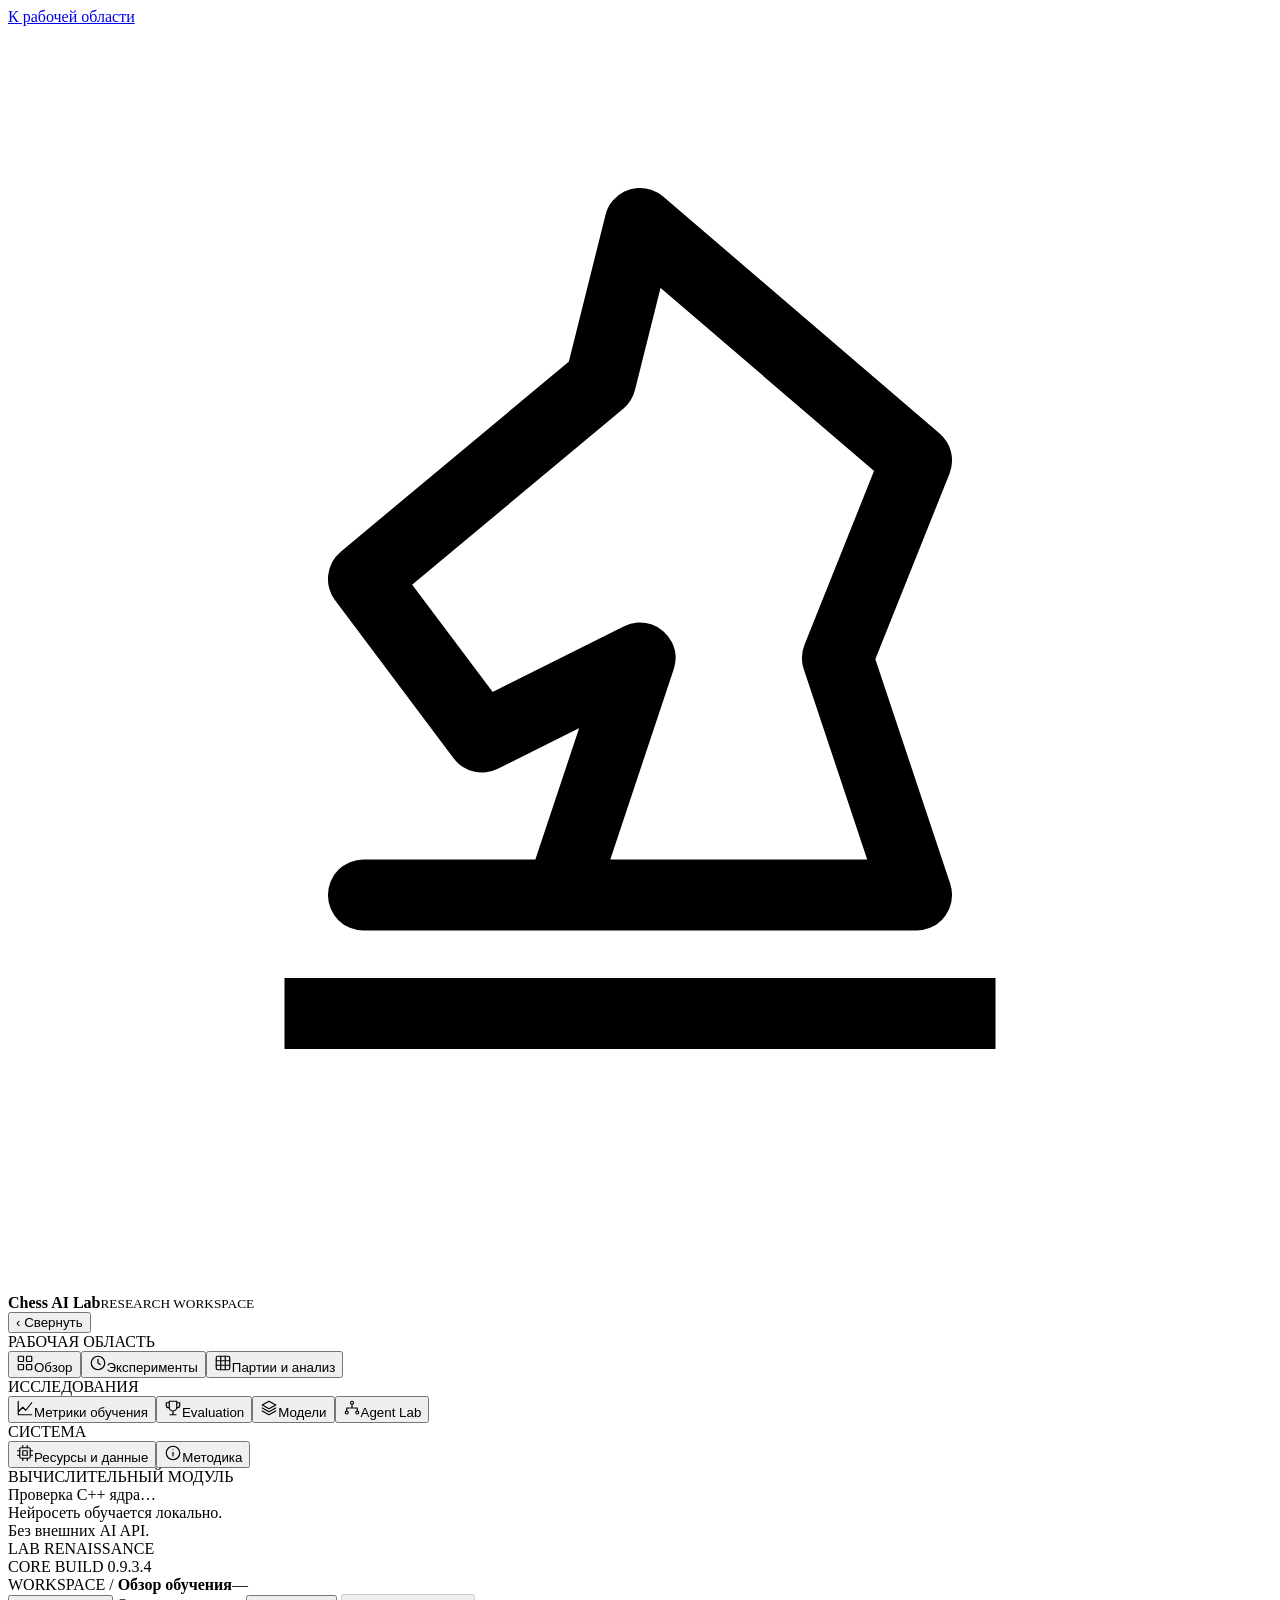
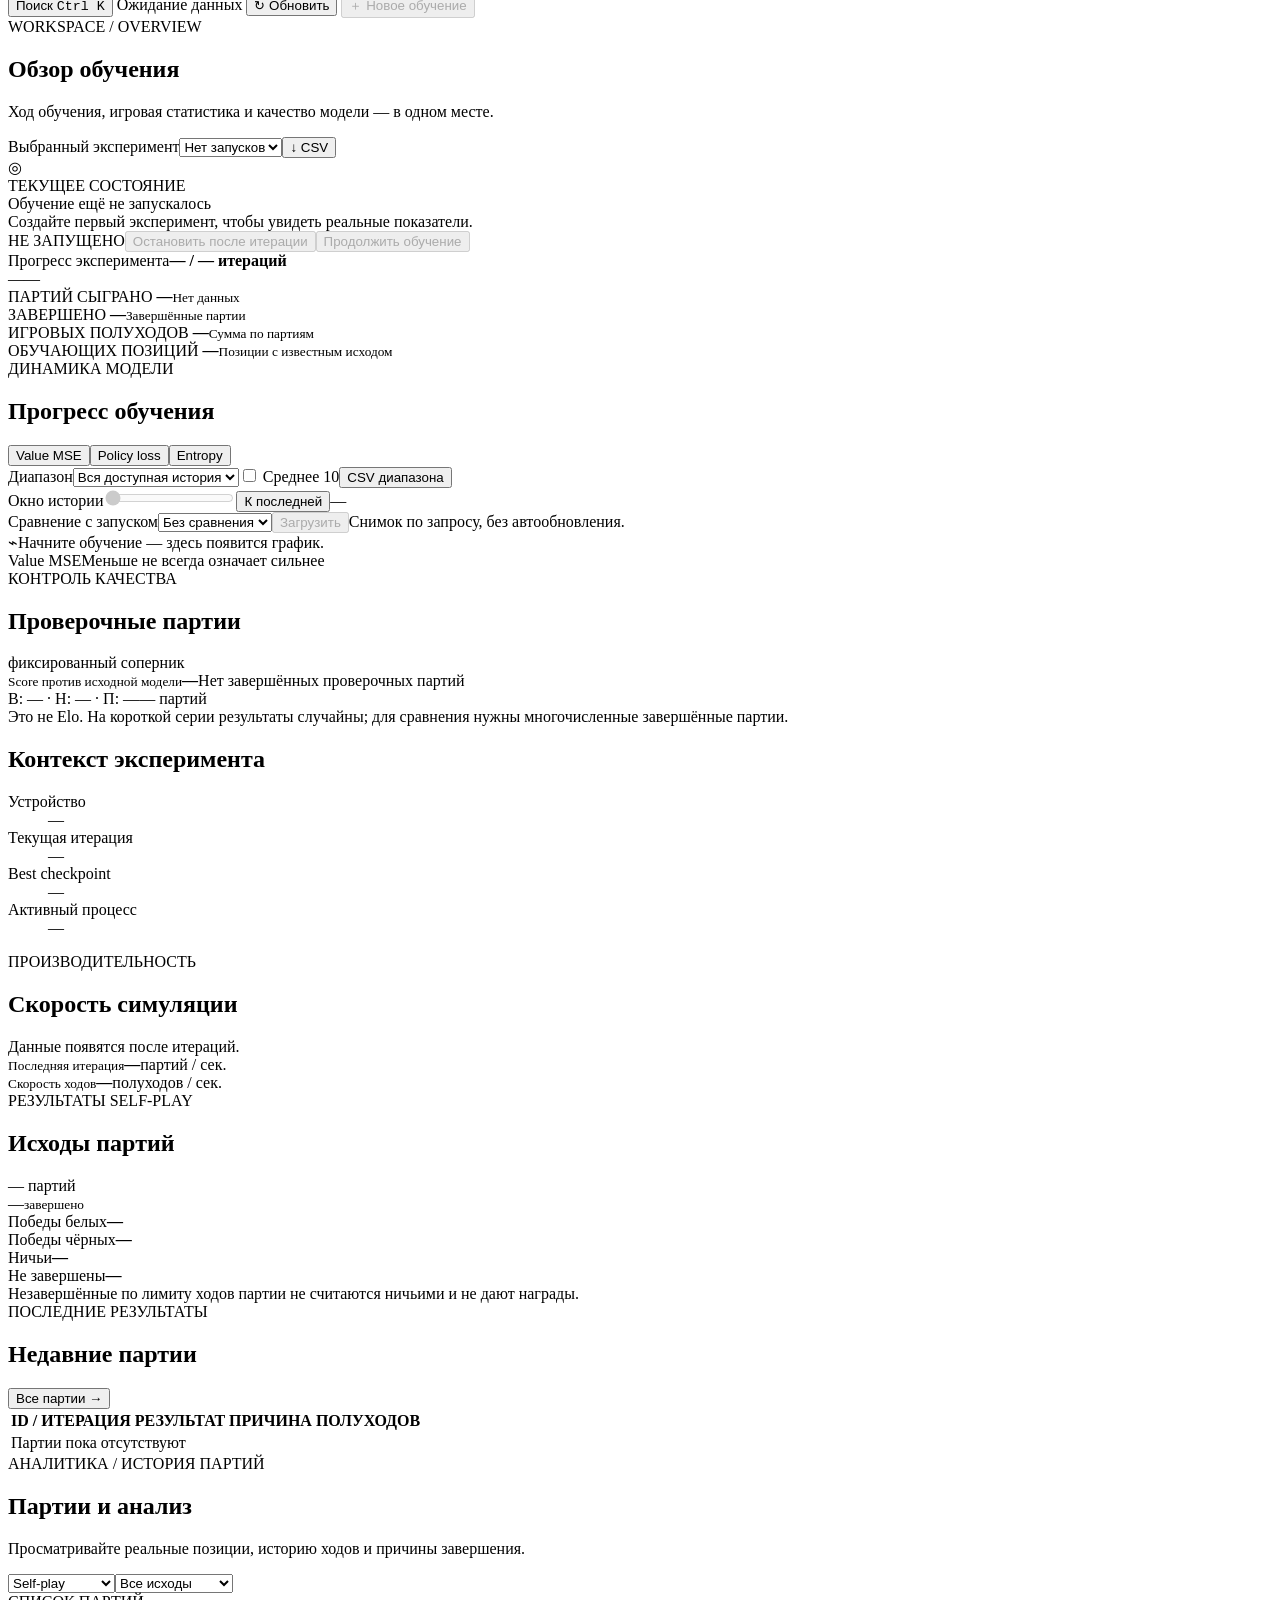
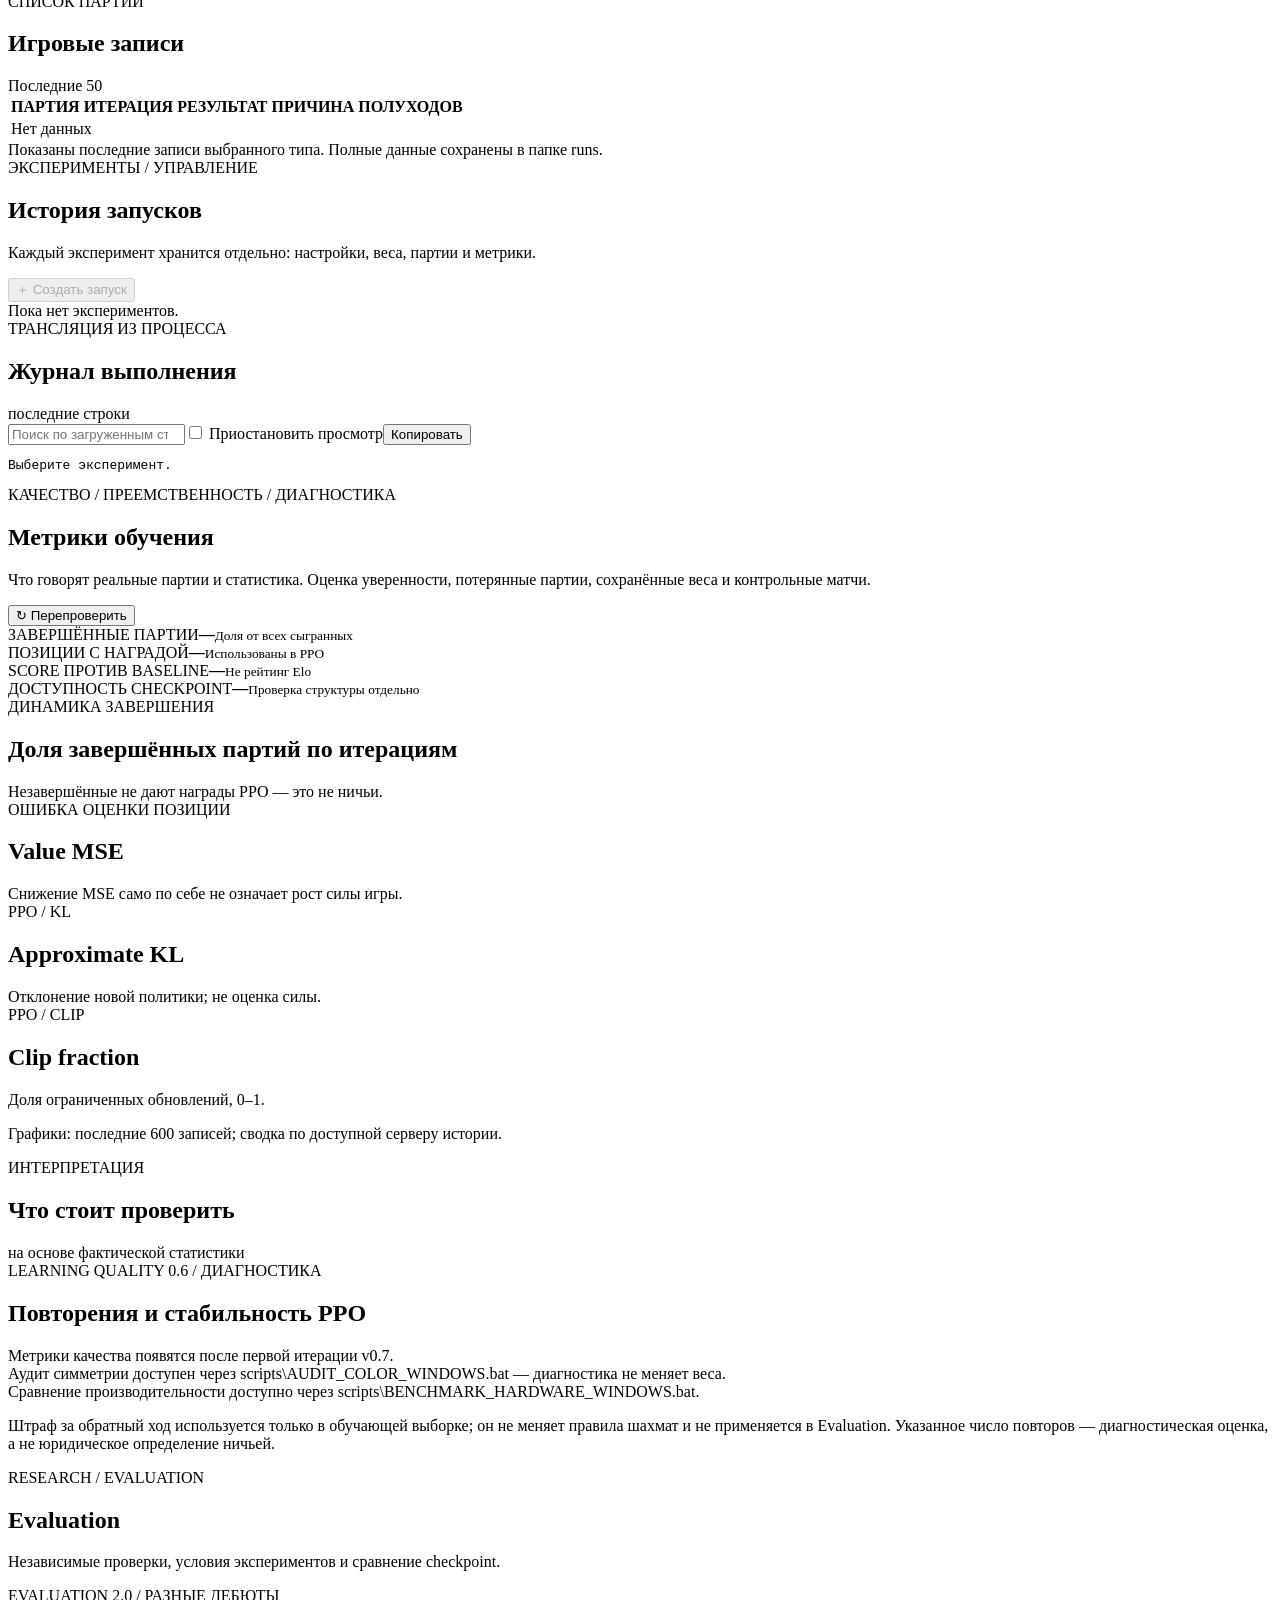
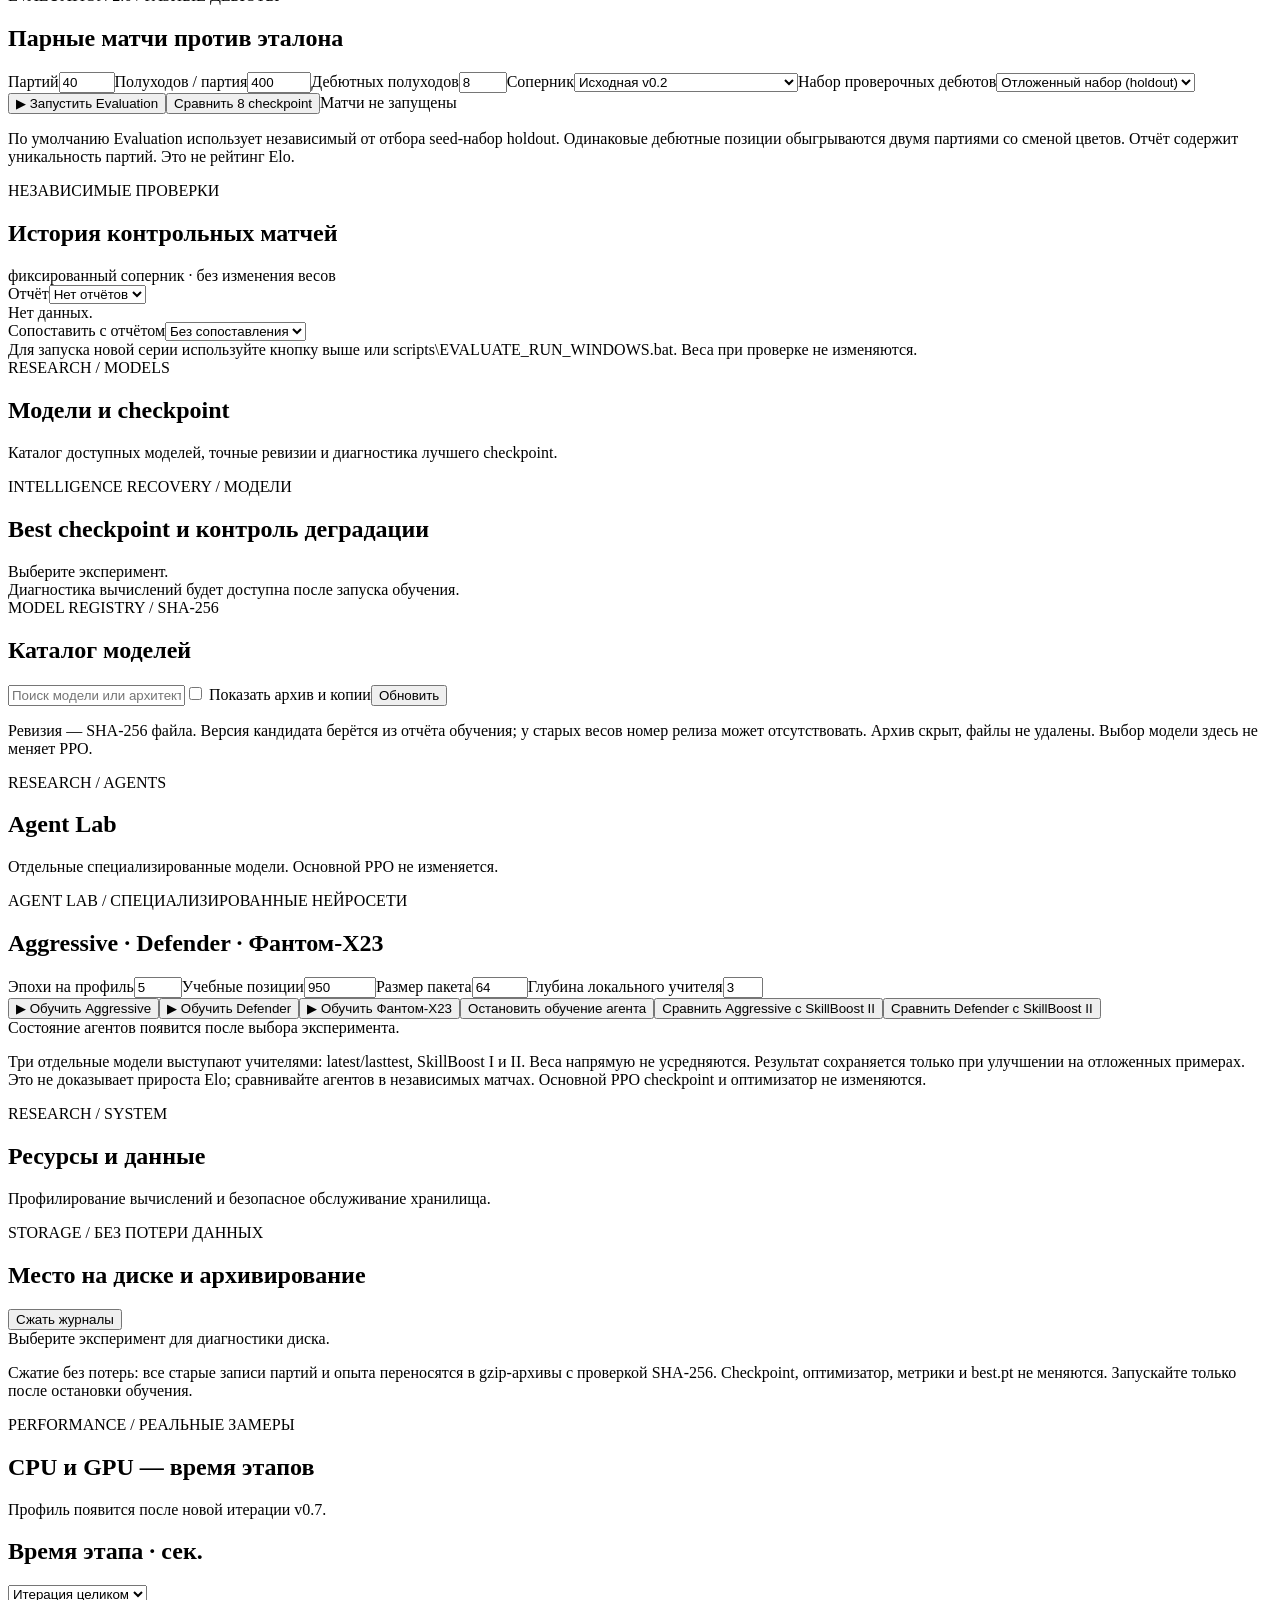
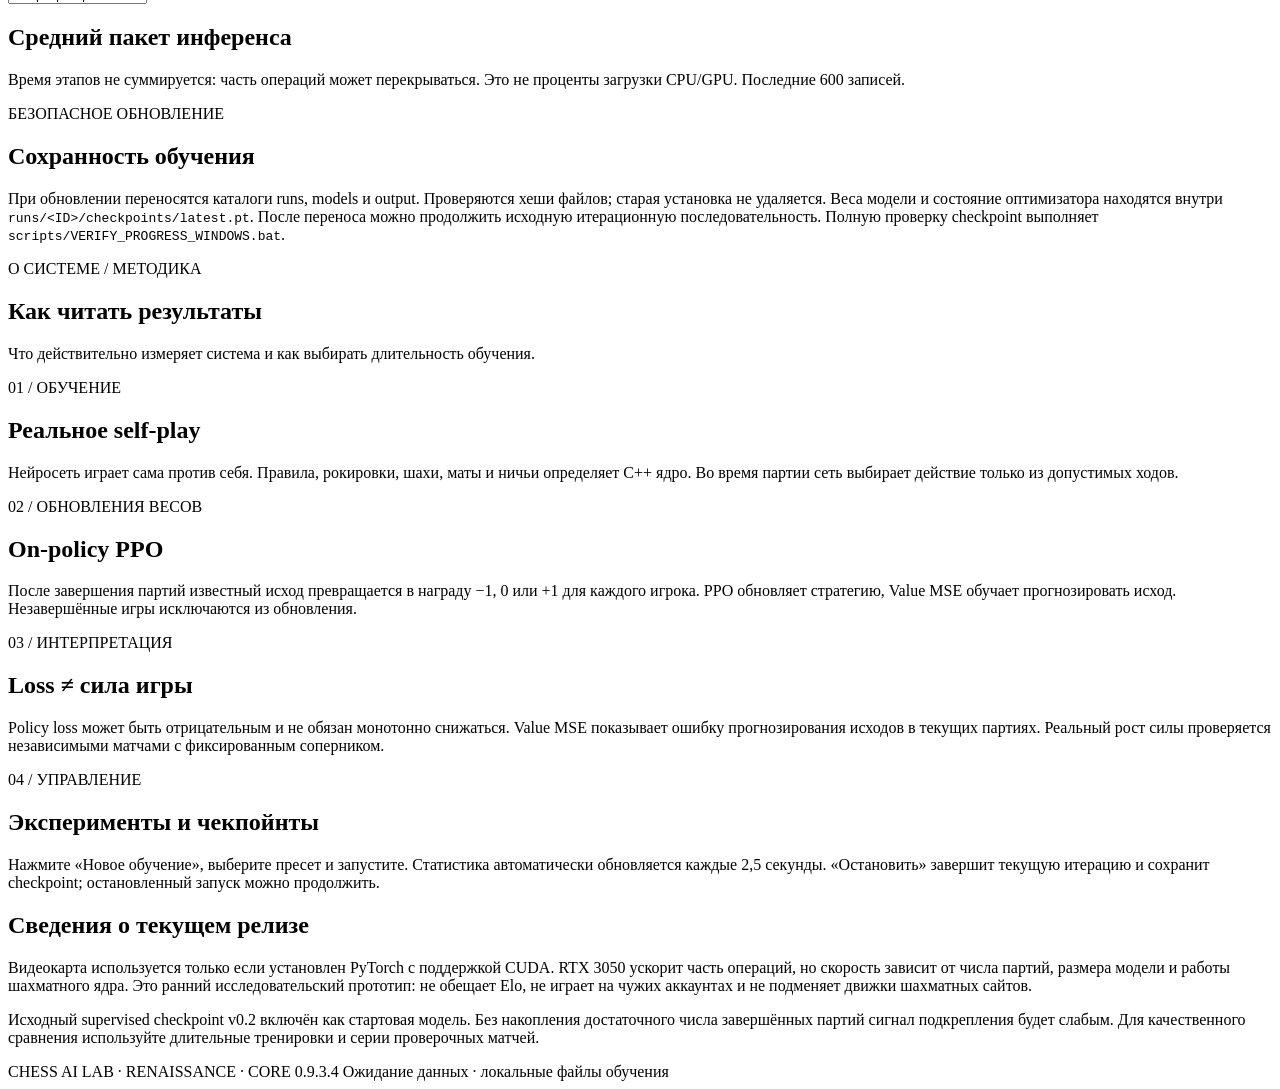
==== commit 48269eab: "Merge main into Renaissance: preserve model registry and model identity fixes" ====
--- a/dashboard/ui/index.html
+++ b/dashboard/ui/index.html
@@ -5,7 +5,7 @@
 <meta name="viewport" content="width=device-width, initial-scale=1">
 <meta name="theme-color" content="#000000">
 <title>Chess AI Lab · Research Workspace</title>
-<link rel="stylesheet" href="/static/styles.css?v=final-polish">
+<link rel="stylesheet" href="/static/styles.css?v=renaissance-integrated">
 </head>
 <body><a class="skip-link" href="#main-workspace">К рабочей области</a>
 <div class="shell">
@@ -21,7 +21,7 @@
       <div class="system-caption">ВЫЧИСЛИТЕЛЬНЫЙ МОДУЛЬ</div>
       <div class="engine-indicator"><span id="engine-led" class="led"></span><span id="engine-text">Проверка C++ ядра…</span></div>
       <div class="side-note">Нейросеть обучается локально.<br>Без внешних AI API.</div>
-      <span class="side-version">LAB RENAISSANCE · RC<br>CORE BUILD 0.9.3.4</span>
+      <span class="side-version">LAB RENAISSANCE<br>CORE BUILD 0.9.3.4</span>
     </div>
   </aside>
   <div class="workspace">
@@ -96,7 +96,9 @@
         <button class="button primary" id="start-evaluation">▶ Запустить Evaluation</button><button class="button subtle" id="start-tournament">Сравнить 8 checkpoint</button><span class="subtle-count" id="eval-live">Матчи не запущены</span><div id="tournament-ranking" class="diagnostic-list"></div>
         <p class="analysis-help">По умолчанию Evaluation использует независимый от отбора seed-набор holdout. Одинаковые дебютные позиции обыгрываются двумя партиями со сменой цветов. Отчёт содержит уникальность партий. Это не рейтинг Elo.</p></section>
 <section class="panel"><div class="panel-header"><div><div class="section-eyebrow">НЕЗАВИСИМЫЕ ПРОВЕРКИ</div><h2>История контрольных матчей</h2></div><span class="subtle-count">фиксированный соперник · без изменения весов</span></div><div class="eval-toolbar"><label for="evaluation-select">Отчёт</label><select id="evaluation-select"><option value="">Нет отчётов</option></select></div><div id="evaluation-detail" class="evaluation-detail">Нет данных.</div><div class="eval-toolbar"><label for="evaluation-compare">Сопоставить с отчётом</label><select id="evaluation-compare"><option value="">Без сопоставления</option></select></div><div id="evaluation-comparison" class="evaluation-comparison"></div><div id="evaluation-history" class="diagnostic-list"></div><div class="insight-notice">Для запуска новой серии используйте кнопку выше или scripts\EVALUATE_RUN_WINDOWS.bat. Веса при проверке не изменяются.</div></section></div></section>
-<section class="screen hidden" id="screen-models" aria-labelledby="heading-models"><div class="page-heading"><div><div class="eyebrow">RESEARCH / MODELS</div><h1 id="heading-models" tabindex="-1">Модели и checkpoint</h1><p class="lead">Состояние лучшей модели и подтверждённая совместимость.</p></div></div><section class="panel"><div class="panel-header"><div><div class="section-eyebrow">INTELLIGENCE RECOVERY / МОДЕЛИ</div><h2>Best checkpoint и контроль деградации</h2></div></div><div id="best-status" class="diagnostic-list">Выберите эксперимент.</div><div id="gpu-info" class="insight-notice">Диагностика вычислений будет доступна после запуска обучения.</div></section></section>
+<section class="screen hidden" id="screen-models" aria-labelledby="heading-models"><div class="page-heading"><div><div class="eyebrow">RESEARCH / MODELS</div><h1 id="heading-models" tabindex="-1">Модели и checkpoint</h1><p class="lead">Каталог доступных моделей, точные ревизии и диагностика лучшего checkpoint.</p></div></div><section class="panel"><div class="panel-header"><div><div class="section-eyebrow">INTELLIGENCE RECOVERY / МОДЕЛИ</div><h2>Best checkpoint и контроль деградации</h2></div></div><div id="best-status" class="diagnostic-list">Выберите эксперимент.</div><div id="gpu-info" class="insight-notice">Диагностика вычислений будет доступна после запуска обучения.</div></section><section class="panel catalog-section"><div class="panel-header"><div><div class="section-eyebrow">MODEL REGISTRY / SHA-256</div><h2>Каталог моделей</h2></div></div><section class="catalog-tools"><input id="models-search" placeholder="Поиск модели или архитектуры" aria-label="Поиск моделей"><label><input type="checkbox" id="models-archive"> Показать архив и копии</label><button id="models-refresh" class="button subtle">Обновить</button><span id="models-count" aria-live="polite" class="subtle-count"></span></section>
+        <p class="analysis-help">Ревизия — SHA-256 файла. Версия кандидата берётся из отчёта обучения; у старых весов номер релиза может отсутствовать. Архив скрыт, файлы не удалены. Выбор модели здесь не меняет PPO.</p>
+        <div id="models-list" class="catalog-grid"></div></section></section>
 <section class="screen hidden" id="screen-agents" aria-labelledby="heading-agents"><div class="page-heading"><div><div class="eyebrow">RESEARCH / AGENTS</div><h1 id="heading-agents" tabindex="-1">Agent Lab</h1><p class="lead">Отдельные специализированные модели. Основной PPO не изменяется.</p></div></div><section class="panel" id="agent-studio-panel"><div class="panel-header"><div><div class="section-eyebrow">AGENT LAB / СПЕЦИАЛИЗИРОВАННЫЕ НЕЙРОСЕТИ</div><h2>Aggressive · Defender · Фантом-X23</h2></div></div>
         <div class="form-grid"><label>Эпохи на профиль<input id="agent-epochs" type="number" min="1" max="30" value="5"></label><label>Учебные позиции<input id="agent-rows" type="number" min="24" max="15000" value="950"></label><label>Размер пакета<input id="agent-batch" type="number" min="8" max="512" value="64"></label><label>Глубина локального учителя<input id="agent-depth" type="number" min="1" max="4" value="3"></label></div>
         <div class="agent-actions"><button class="button primary agent-train" data-profile="aggressive">▶ Обучить Aggressive</button><button class="button primary agent-train" data-profile="defender">▶ Обучить Defender</button><button class="button primary agent-train" data-profile="phantom">▶ Обучить Фантом-X23</button><button class="button subtle" id="agent-stop">Остановить обучение агента</button><button class="button subtle agent-evaluate" data-profile="aggressive">Сравнить Aggressive с SkillBoost II</button><button class="button subtle agent-evaluate" data-profile="defender">Сравнить Defender с SkillBoost II</button></div>
@@ -108,7 +110,7 @@
 <section class="panel"><div class="panel-header"><div><div class="section-eyebrow">БЕЗОПАСНОЕ ОБНОВЛЕНИЕ</div><h2>Сохранность обучения</h2></div></div><p class="analysis-help">При обновлении переносятся каталоги runs, models и output. Проверяются хеши файлов; старая установка не удаляется. Веса модели и состояние оптимизатора находятся внутри <code>runs/&lt;ID&gt;/checkpoints/latest.pt</code>. После переноса можно продолжить исходную итерационную последовательность. Полную проверку checkpoint выполняет <code>scripts/VERIFY_PROGRESS_WINDOWS.bat</code>.</p></section></section>
 <section class="screen hidden" id="screen-guide" aria-labelledby="heading-guide"><div class="page-heading"><div><div class="eyebrow">О СИСТЕМЕ / МЕТОДИКА</div><h1 id="heading-guide" tabindex="-1">Как читать результаты</h1><p class="lead">Что действительно измеряет система и как выбирать длительность обучения.</p></div></div><div class="guide-grid"><article class="panel guide-card"><div class="section-eyebrow">01 / ОБУЧЕНИЕ</div><h2>Реальное self-play</h2><p>Нейросеть играет сама против себя. Правила, рокировки, шахи, маты и ничьи определяет C++ ядро. Во время партии сеть выбирает действие только из допустимых ходов.</p></article><article class="panel guide-card"><div class="section-eyebrow">02 / ОБНОВЛЕНИЯ ВЕСОВ</div><h2>On-policy PPO</h2><p>После завершения партий известный исход превращается в награду −1, 0 или +1 для каждого игрока. PPO обновляет стратегию, Value MSE обучает прогнозировать исход. Незавершённые игры исключаются из обновления.</p></article><article class="panel guide-card"><div class="section-eyebrow">03 / ИНТЕРПРЕТАЦИЯ</div><h2>Loss ≠ сила игры</h2><p>Policy loss может быть отрицательным и не обязан монотонно снижаться. Value MSE показывает ошибку прогнозирования исходов в текущих партиях. Реальный рост силы проверяется независимыми матчами с фиксированным соперником.</p></article><article class="panel guide-card"><div class="section-eyebrow">04 / УПРАВЛЕНИЕ</div><h2>Эксперименты и чекпойнты</h2><p>Нажмите «Новое обучение», выберите пресет и запустите. Статистика автоматически обновляется каждые 2,5 секунды. «Остановить» завершит текущую итерацию и сохранит checkpoint; остановленный запуск можно продолжить.</p></article></div><section class="panel guide-notes"><h2>Сведения о текущем релизе</h2><p>Видеокарта используется только если установлен PyTorch с поддержкой CUDA. RTX 3050 ускорит часть операций, но скорость зависит от числа партий, размера модели и работы шахматного ядра. Это ранний исследовательский прототип: не обещает Elo, не играет на чужих аккаунтах и не подменяет движки шахматных сайтов.</p><p>Исходный supervised checkpoint v0.2 включён как стартовая модель. Без накопления достаточного числа завершённых партий сигнал подкрепления будет слабым. Для качественного сравнения используйте длительные тренировки и серии проверочных матчей.</p></section></section>
     </main>
-    <footer class="footer">CHESS AI LAB · RENAISSANCE RC · CORE 0.9.3.4 <span id="footer-sync">Ожидание данных · локальные файлы обучения</span></footer>
+    <footer class="footer">CHESS AI LAB · RENAISSANCE · CORE 0.9.3.4 <span id="footer-sync">Ожидание данных · локальные файлы обучения</span></footer>
   </div>
 </div>
 
@@ -118,5 +120,5 @@
 <dialog class="action-dialog" id="resume-dialog" aria-labelledby="resume-title"><form id="resume-form"><div class="modal-head"><div><div class="eyebrow">TRAINING / RESUME</div><h2 id="resume-title">Продолжить обучение</h2></div><button class="icon-button" type="button" id="resume-close" aria-label="Закрыть">×</button></div><div class="modal-body"><p class="modal-desc" id="resume-context"></p><div class="form-grid"><label>Дополнительных итераций<input id="resume-iterations" type="number" min="1" max="100000" value="10" required></label><label>Лимит полуходов<input id="resume-plies" type="number" min="8" max="1500" required></label><label>Дебютных полуходов<input id="resume-openings" type="number" min="0" max="16" required></label><label>Параллельных партий<input id="resume-parallel" type="number" min="1" max="64" required></label><label>CPU-процессов<input id="resume-workers" type="number" min="1" max="8" required></label></div><p class="modal-desc">Продолжение восстанавливает существующий checkpoint. Новая сессия не создаётся.</p><p id="resume-error" class="error-text" role="alert"></p></div><div class="modal-foot"><button class="button subtle" type="button" id="resume-cancel">Отмена</button><button class="button primary" id="resume-submit" type="submit">Продолжить</button></div></form></dialog>
 <dialog class="action-dialog" id="confirm-dialog" aria-labelledby="confirm-title"><form method="dialog"><div class="modal-head"><h2 id="confirm-title">Подтверждение действия</h2></div><div class="modal-body"><p id="confirm-message"></p></div><div class="modal-foot"><button class="button subtle" value="cancel" autofocus>Отмена</button><button class="button danger" value="confirm">Подтвердить</button></div></form></dialog>
 <dialog id="command-dialog" class="command-dialog" aria-labelledby="command-title"><div class="modal-head"><h2 id="command-title">Командное меню</h2><button class="icon-button" id="command-close" aria-label="Закрыть">×</button></div><div class="modal-body"><input id="command-search" type="search" placeholder="Раздел или действие…" aria-label="Поиск раздела"><div id="command-results" aria-label="Результаты"></div><p class="command-hint">↑ ↓ выбор · Enter открыть · Esc закрыть</p></div></dialog><div class="toast hidden" id="toast" role="status" aria-live="polite"></div>
-<script src="/static/analytics.js?v=1" defer></script><script src="/static/ux.js?v=1" defer></script><script src="/static/reliability.js?v=1" defer></script><script src="/static/app.js?v=final-polish" defer></script>
+<script src="/static/analytics.js?v=1" defer></script><script src="/static/ux.js?v=1" defer></script><script src="/static/reliability.js?v=1" defer></script><script src="/static/app.js?v=renaissance-integrated" defer></script>
 </body></html>
